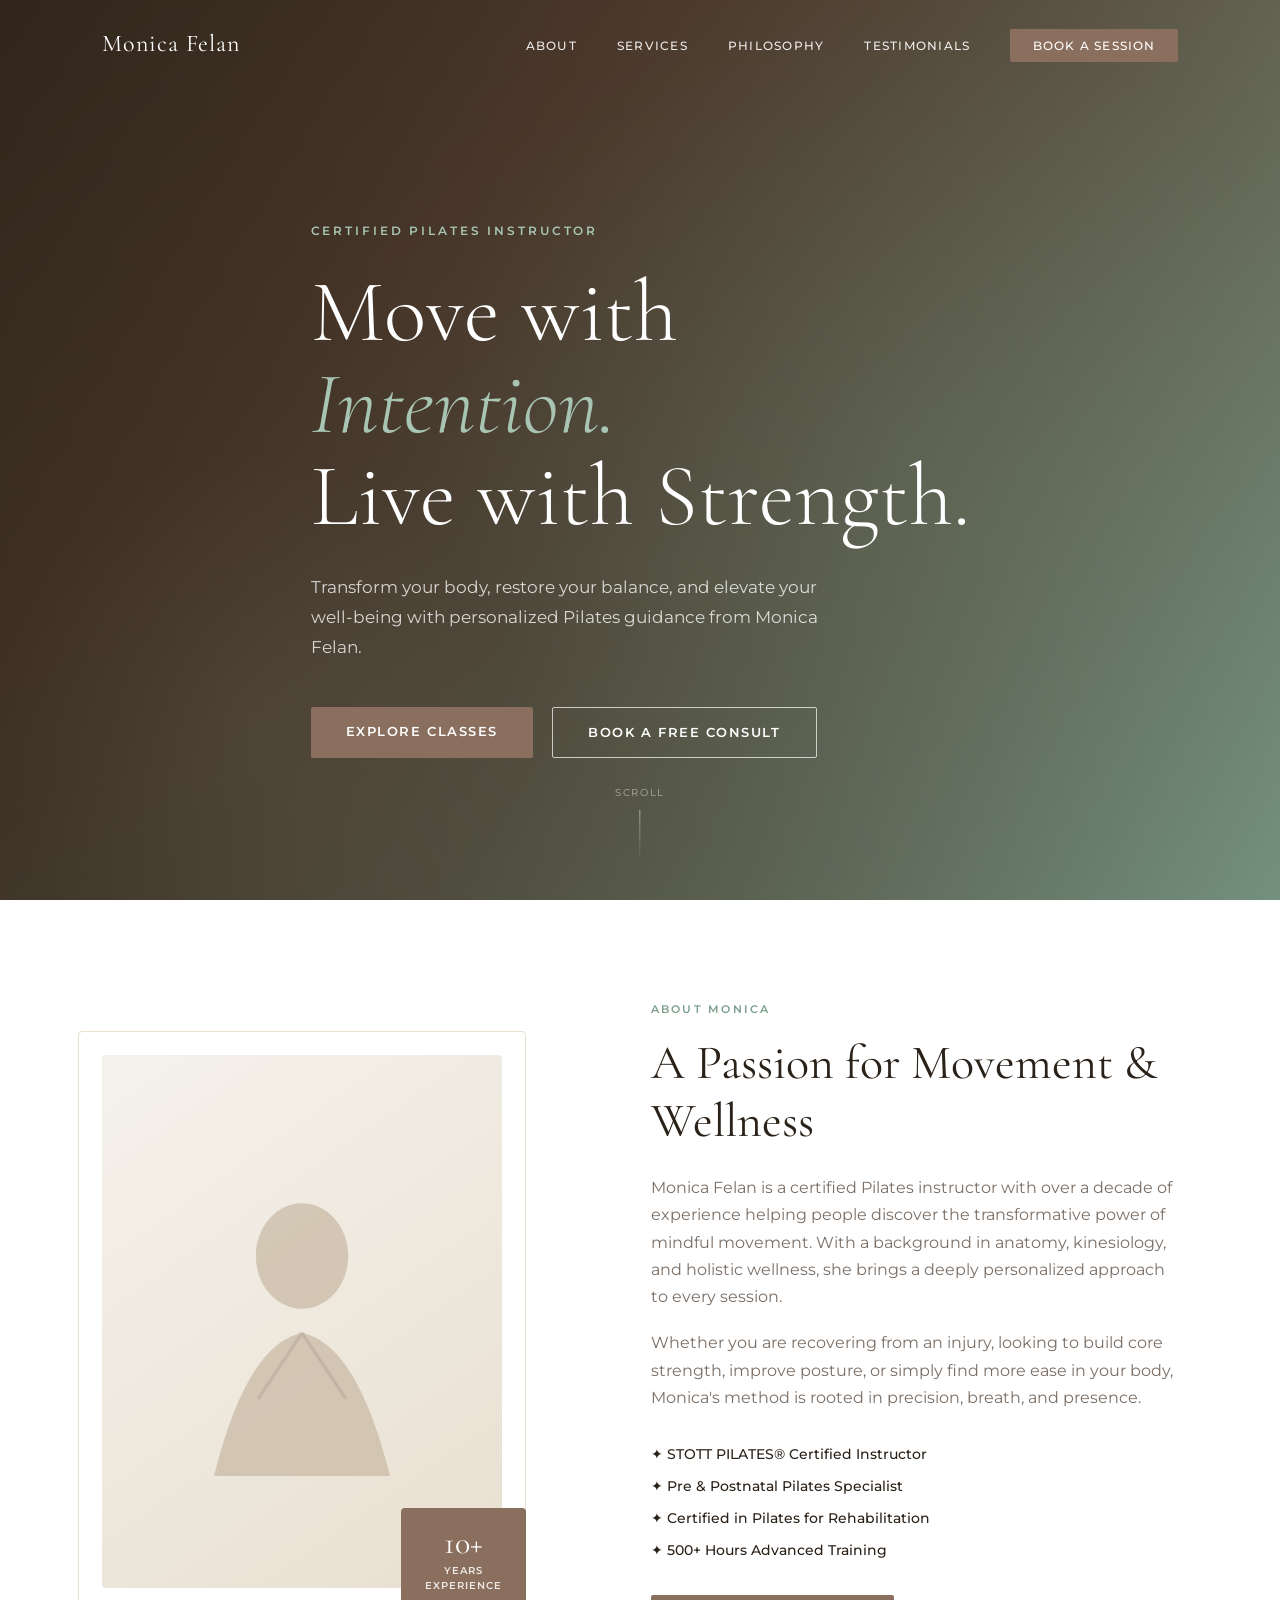
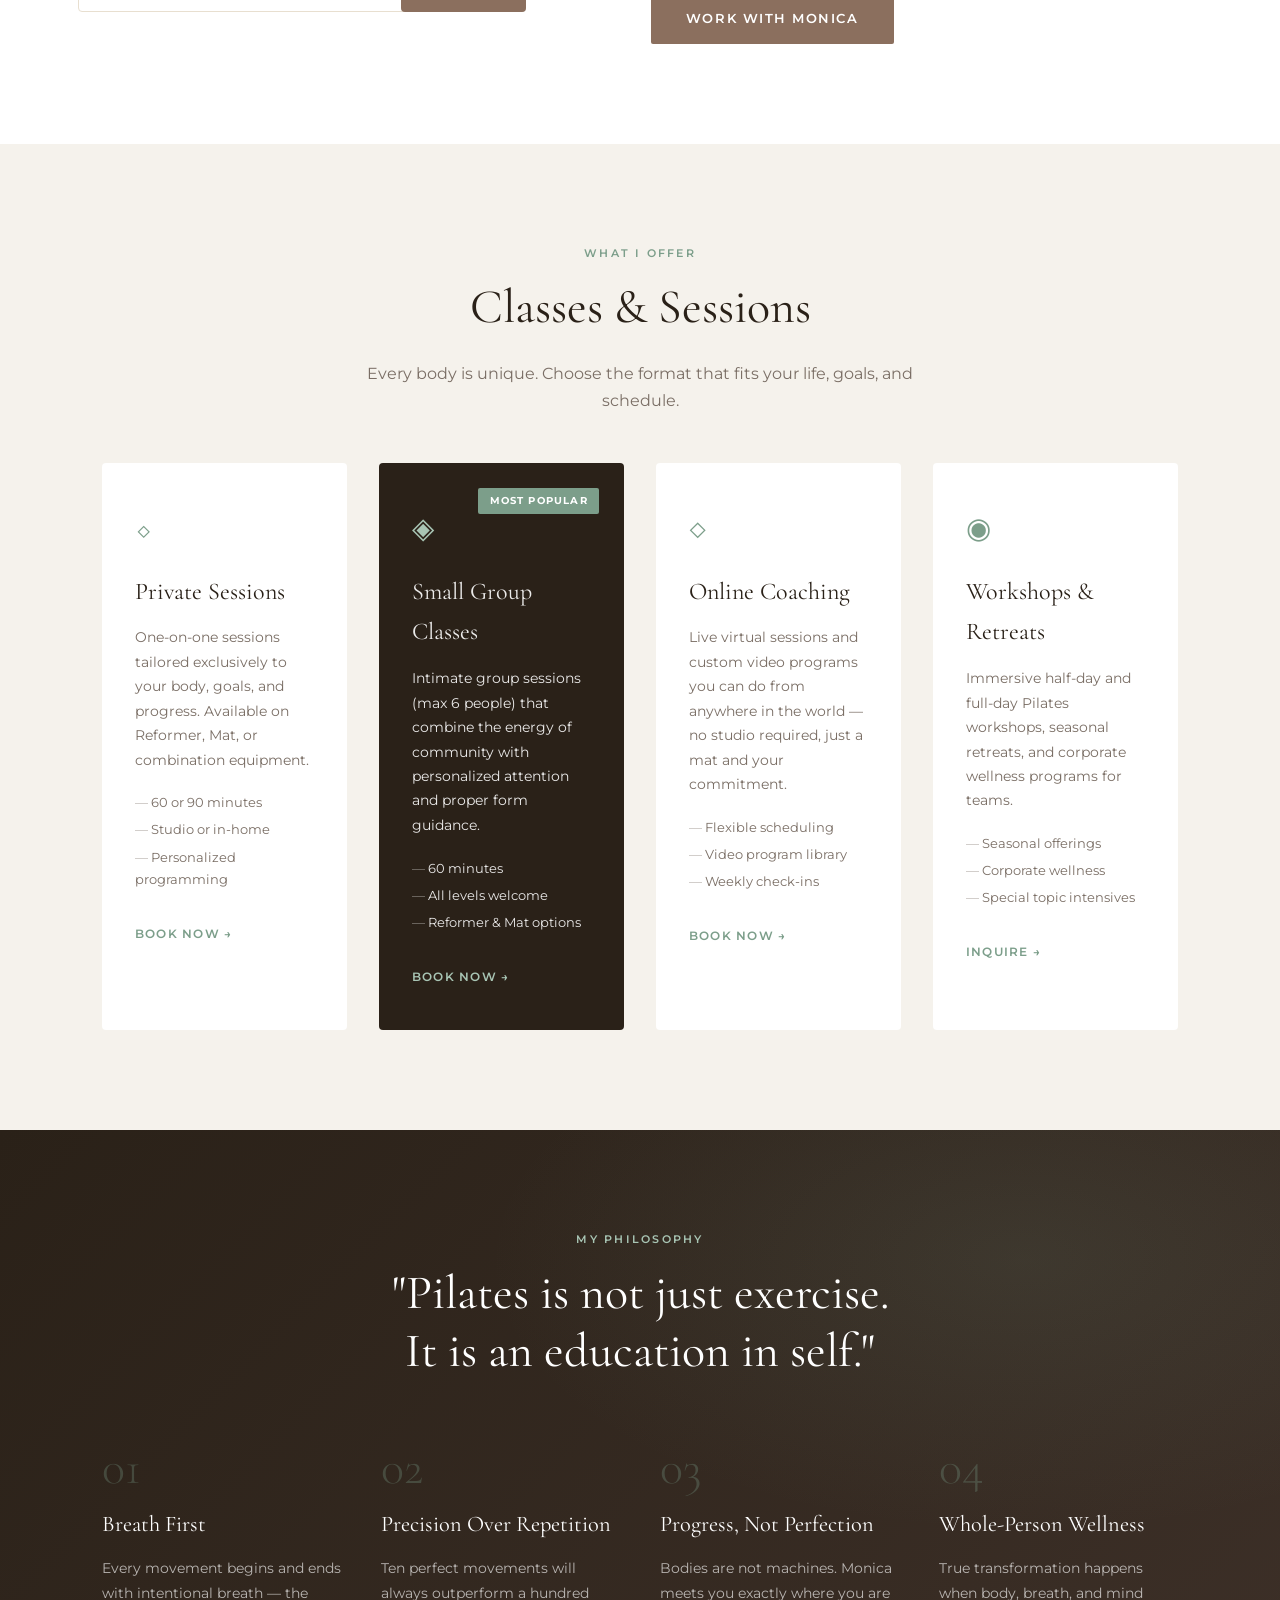
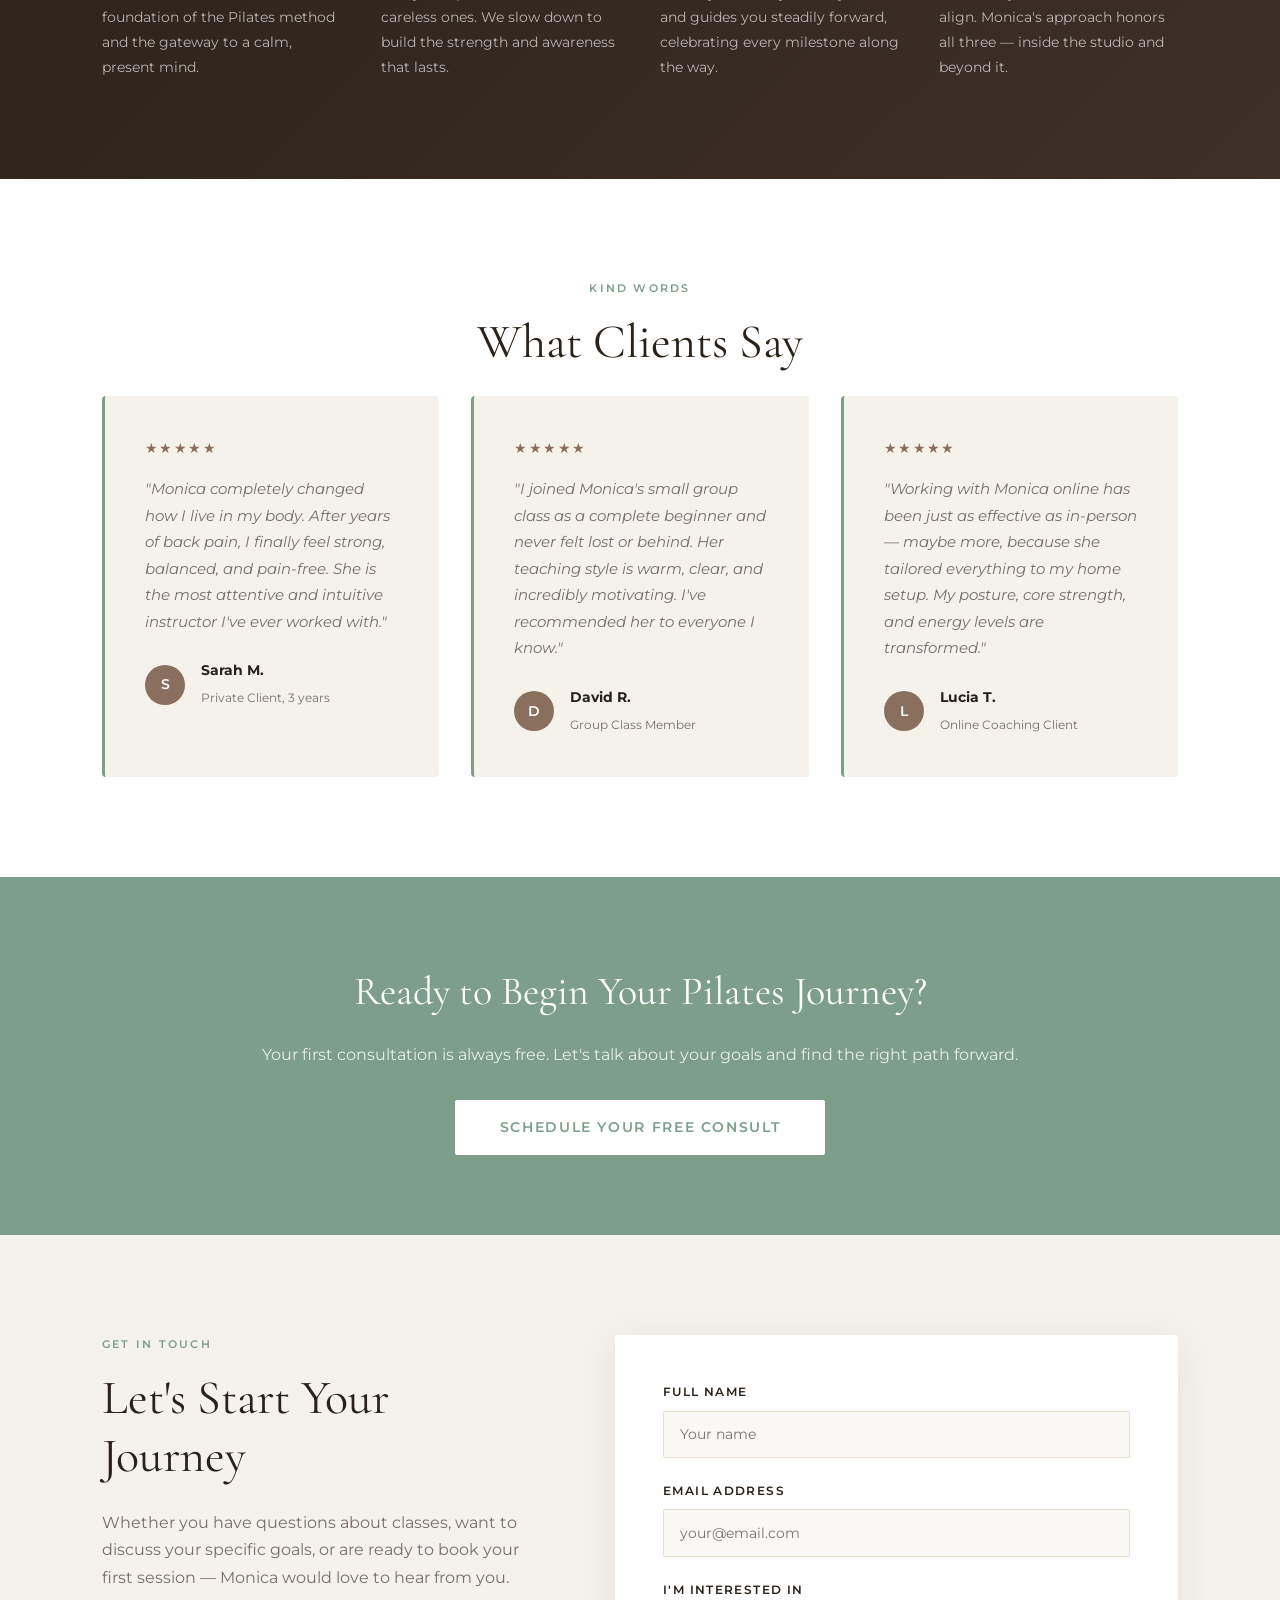
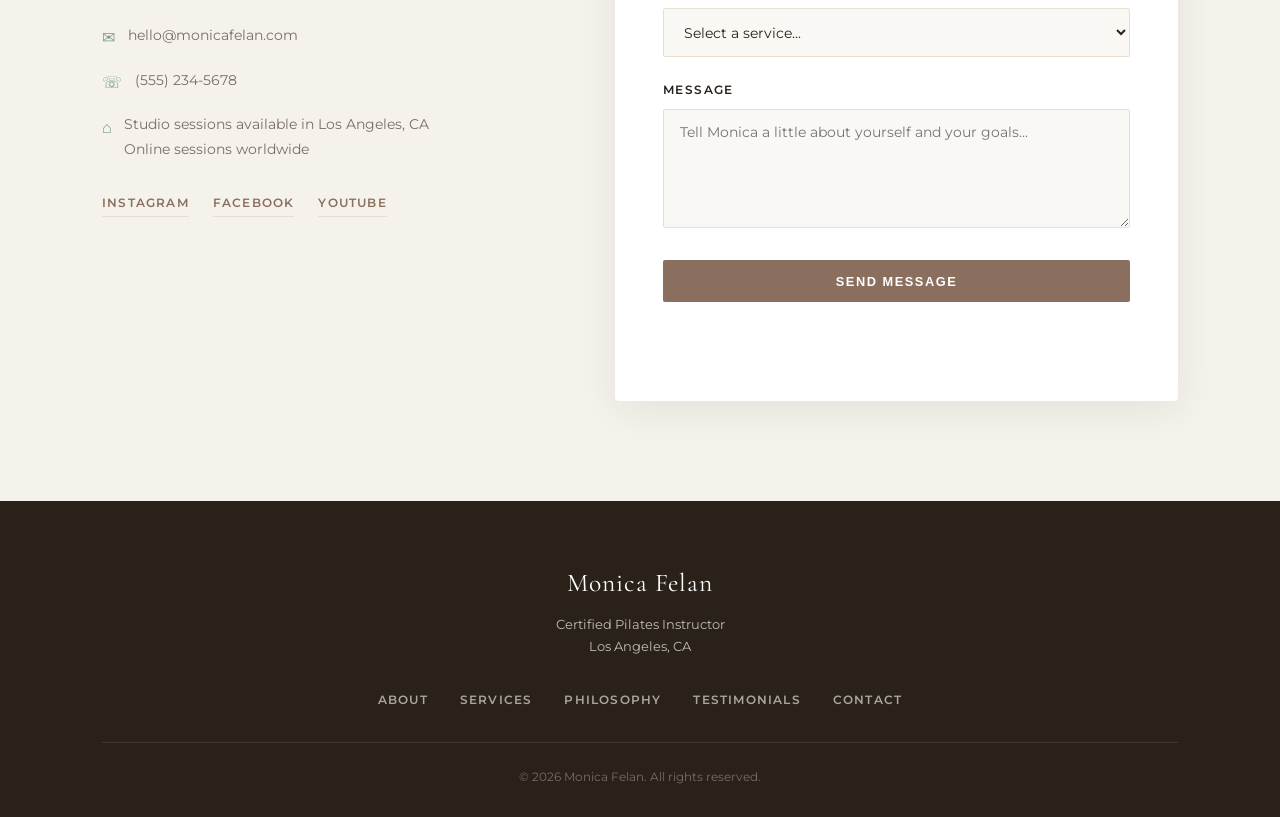
==== index.html @ 8d2579fb "Add Monica Felan Pilates instructor website" ====
<!DOCTYPE html>
<html lang="en">
<head>
  <meta charset="UTF-8" />
  <meta name="viewport" content="width=device-width, initial-scale=1.0" />
  <title>Monica Felan | Pilates Instructor</title>
  <meta name="description" content="Transform your body and mind with Monica Felan, certified Pilates instructor. Private sessions, group classes, and online coaching available." />
  <link rel="preconnect" href="https://fonts.googleapis.com" />
  <link rel="preconnect" href="https://fonts.gstatic.com" crossorigin />
  <link href="https://fonts.googleapis.com/css2?family=Cormorant+Garamond:ital,wght@0,300;0,400;0,500;1,300;1,400&family=Montserrat:wght@300;400;500;600&display=swap" rel="stylesheet" />
  <link rel="stylesheet" href="style.css" />
</head>
<body>

  <!-- NAV -->
  <nav class="navbar" id="navbar">
    <div class="nav-inner">
      <a href="#home" class="logo">Monica Felan</a>
      <button class="hamburger" id="hamburger" aria-label="Toggle menu">
        <span></span><span></span><span></span>
      </button>
      <ul class="nav-links" id="nav-links">
        <li><a href="#about">About</a></li>
        <li><a href="#services">Services</a></li>
        <li><a href="#philosophy">Philosophy</a></li>
        <li><a href="#testimonials">Testimonials</a></li>
        <li><a href="#contact" class="btn-nav">Book a Session</a></li>
      </ul>
    </div>
  </nav>

  <!-- HERO -->
  <section class="hero" id="home">
    <div class="hero-overlay"></div>
    <div class="hero-content">
      <p class="hero-sub">Certified Pilates Instructor</p>
      <h1 class="hero-title">Move with<br /><em>Intention.</em><br />Live with Strength.</h1>
      <p class="hero-desc">Transform your body, restore your balance, and elevate your well-being with personalized Pilates guidance from Monica Felan.</p>
      <div class="hero-btns">
        <a href="#services" class="btn-primary">Explore Classes</a>
        <a href="#contact" class="btn-outline">Book a Free Consult</a>
      </div>
    </div>
    <div class="scroll-hint">
      <span>Scroll</span>
      <div class="scroll-line"></div>
    </div>
  </section>

  <!-- ABOUT -->
  <section class="about section" id="about">
    <div class="container about-grid">
      <div class="about-img-wrap">
        <div class="about-img-frame">
          <div class="about-img-placeholder">
            <svg viewBox="0 0 200 280" xmlns="http://www.w3.org/2000/svg">
              <ellipse cx="100" cy="80" rx="42" ry="48" fill="#c8b8a2"/>
              <path d="M20 280 Q50 160 100 150 Q150 160 180 280Z" fill="#c8b8a2"/>
              <line x1="100" y1="150" x2="60" y2="210" stroke="#b3a090" stroke-width="3"/>
              <line x1="100" y1="150" x2="140" y2="210" stroke="#b3a090" stroke-width="3"/>
            </svg>
          </div>
          <div class="about-badge">
            <span class="badge-num">10+</span>
            <span class="badge-text">Years<br/>Experience</span>
          </div>
        </div>
      </div>
      <div class="about-text">
        <span class="section-label">About Monica</span>
        <h2 class="section-title">A Passion for Movement &amp; Wellness</h2>
        <p>Monica Felan is a certified Pilates instructor with over a decade of experience helping people discover the transformative power of mindful movement. With a background in anatomy, kinesiology, and holistic wellness, she brings a deeply personalized approach to every session.</p>
        <p>Whether you are recovering from an injury, looking to build core strength, improve posture, or simply find more ease in your body, Monica's method is rooted in precision, breath, and presence.</p>
        <ul class="about-certs">
          <li>✦ STOTT PILATES® Certified Instructor</li>
          <li>✦ Pre &amp; Postnatal Pilates Specialist</li>
          <li>✦ Certified in Pilates for Rehabilitation</li>
          <li>✦ 500+ Hours Advanced Training</li>
        </ul>
        <a href="#contact" class="btn-primary">Work with Monica</a>
      </div>
    </div>
  </section>

  <!-- SERVICES -->
  <section class="services section" id="services">
    <div class="container">
      <span class="section-label center">What I Offer</span>
      <h2 class="section-title center">Classes &amp; Sessions</h2>
      <p class="section-desc center">Every body is unique. Choose the format that fits your life, goals, and schedule.</p>
      <div class="services-grid">
        <div class="service-card">
          <div class="service-icon">⬦</div>
          <h3>Private Sessions</h3>
          <p>One-on-one sessions tailored exclusively to your body, goals, and progress. Available on Reformer, Mat, or combination equipment.</p>
          <ul>
            <li>60 or 90 minutes</li>
            <li>Studio or in-home</li>
            <li>Personalized programming</li>
          </ul>
          <a href="#contact" class="service-link">Book Now →</a>
        </div>
        <div class="service-card featured">
          <div class="service-badge-feat">Most Popular</div>
          <div class="service-icon">◈</div>
          <h3>Small Group Classes</h3>
          <p>Intimate group sessions (max 6 people) that combine the energy of community with personalized attention and proper form guidance.</p>
          <ul>
            <li>60 minutes</li>
            <li>All levels welcome</li>
            <li>Reformer &amp; Mat options</li>
          </ul>
          <a href="#contact" class="service-link">Book Now →</a>
        </div>
        <div class="service-card">
          <div class="service-icon">◇</div>
          <h3>Online Coaching</h3>
          <p>Live virtual sessions and custom video programs you can do from anywhere in the world — no studio required, just a mat and your commitment.</p>
          <ul>
            <li>Flexible scheduling</li>
            <li>Video program library</li>
            <li>Weekly check-ins</li>
          </ul>
          <a href="#contact" class="service-link">Book Now →</a>
        </div>
        <div class="service-card">
          <div class="service-icon">◉</div>
          <h3>Workshops &amp; Retreats</h3>
          <p>Immersive half-day and full-day Pilates workshops, seasonal retreats, and corporate wellness programs for teams.</p>
          <ul>
            <li>Seasonal offerings</li>
            <li>Corporate wellness</li>
            <li>Special topic intensives</li>
          </ul>
          <a href="#contact" class="service-link">Inquire →</a>
        </div>
      </div>
    </div>
  </section>

  <!-- PHILOSOPHY -->
  <section class="philosophy section" id="philosophy">
    <div class="philosophy-bg"></div>
    <div class="container philosophy-inner">
      <span class="section-label center light">My Philosophy</span>
      <h2 class="section-title center light">"Pilates is not just exercise.<br/>It is an education in self."</h2>
      <div class="pillars-grid">
        <div class="pillar">
          <div class="pillar-num">01</div>
          <h4>Breath First</h4>
          <p>Every movement begins and ends with intentional breath — the foundation of the Pilates method and the gateway to a calm, present mind.</p>
        </div>
        <div class="pillar">
          <div class="pillar-num">02</div>
          <h4>Precision Over Repetition</h4>
          <p>Ten perfect movements will always outperform a hundred careless ones. We slow down to build the strength and awareness that lasts.</p>
        </div>
        <div class="pillar">
          <div class="pillar-num">03</div>
          <h4>Progress, Not Perfection</h4>
          <p>Bodies are not machines. Monica meets you exactly where you are and guides you steadily forward, celebrating every milestone along the way.</p>
        </div>
        <div class="pillar">
          <div class="pillar-num">04</div>
          <h4>Whole-Person Wellness</h4>
          <p>True transformation happens when body, breath, and mind align. Monica's approach honors all three — inside the studio and beyond it.</p>
        </div>
      </div>
    </div>
  </section>

  <!-- TESTIMONIALS -->
  <section class="testimonials section" id="testimonials">
    <div class="container">
      <span class="section-label center">Kind Words</span>
      <h2 class="section-title center">What Clients Say</h2>
      <div class="testimonials-grid">
        <div class="testimonial-card">
          <div class="stars">★★★★★</div>
          <p>"Monica completely changed how I live in my body. After years of back pain, I finally feel strong, balanced, and pain-free. She is the most attentive and intuitive instructor I've ever worked with."</p>
          <div class="testimonial-author">
            <div class="author-avatar">S</div>
            <div>
              <strong>Sarah M.</strong>
              <span>Private Client, 3 years</span>
            </div>
          </div>
        </div>
        <div class="testimonial-card">
          <div class="stars">★★★★★</div>
          <p>"I joined Monica's small group class as a complete beginner and never felt lost or behind. Her teaching style is warm, clear, and incredibly motivating. I've recommended her to everyone I know."</p>
          <div class="testimonial-author">
            <div class="author-avatar">D</div>
            <div>
              <strong>David R.</strong>
              <span>Group Class Member</span>
            </div>
          </div>
        </div>
        <div class="testimonial-card">
          <div class="stars">★★★★★</div>
          <p>"Working with Monica online has been just as effective as in-person — maybe more, because she tailored everything to my home setup. My posture, core strength, and energy levels are transformed."</p>
          <div class="testimonial-author">
            <div class="author-avatar">L</div>
            <div>
              <strong>Lucia T.</strong>
              <span>Online Coaching Client</span>
            </div>
          </div>
        </div>
      </div>
    </div>
  </section>

  <!-- CTA BAND -->
  <section class="cta-band">
    <div class="container cta-inner">
      <h2>Ready to Begin Your Pilates Journey?</h2>
      <p>Your first consultation is always free. Let's talk about your goals and find the right path forward.</p>
      <a href="#contact" class="btn-primary large">Schedule Your Free Consult</a>
    </div>
  </section>

  <!-- CONTACT -->
  <section class="contact section" id="contact">
    <div class="container contact-grid">
      <div class="contact-info">
        <span class="section-label">Get in Touch</span>
        <h2 class="section-title">Let's Start Your Journey</h2>
        <p>Whether you have questions about classes, want to discuss your specific goals, or are ready to book your first session — Monica would love to hear from you.</p>
        <div class="contact-details">
          <div class="contact-item">
            <span class="contact-icon">✉</span>
            <span>hello@monicafelan.com</span>
          </div>
          <div class="contact-item">
            <span class="contact-icon">☏</span>
            <span>(555) 234-5678</span>
          </div>
          <div class="contact-item">
            <span class="contact-icon">⌂</span>
            <span>Studio sessions available in Los Angeles, CA<br/>Online sessions worldwide</span>
          </div>
        </div>
        <div class="social-links">
          <a href="#" class="social-link">Instagram</a>
          <a href="#" class="social-link">Facebook</a>
          <a href="#" class="social-link">YouTube</a>
        </div>
      </div>
      <div class="contact-form-wrap">
        <form class="contact-form" id="contactForm">
          <div class="form-group">
            <label for="name">Full Name</label>
            <input type="text" id="name" name="name" placeholder="Your name" required />
          </div>
          <div class="form-group">
            <label for="email">Email Address</label>
            <input type="email" id="email" name="email" placeholder="your@email.com" required />
          </div>
          <div class="form-group">
            <label for="interest">I'm Interested In</label>
            <select id="interest" name="interest">
              <option value="">Select a service...</option>
              <option>Private Sessions</option>
              <option>Small Group Classes</option>
              <option>Online Coaching</option>
              <option>Workshop / Retreat</option>
              <option>General Inquiry</option>
            </select>
          </div>
          <div class="form-group">
            <label for="message">Message</label>
            <textarea id="message" name="message" rows="5" placeholder="Tell Monica a little about yourself and your goals..."></textarea>
          </div>
          <button type="submit" class="btn-primary full">Send Message</button>
          <p class="form-note" id="formNote"></p>
        </form>
      </div>
    </div>
  </section>

  <!-- FOOTER -->
  <footer class="footer">
    <div class="container footer-inner">
      <div class="footer-brand">
        <a href="#home" class="logo">Monica Felan</a>
        <p>Certified Pilates Instructor<br/>Los Angeles, CA</p>
      </div>
      <div class="footer-links">
        <a href="#about">About</a>
        <a href="#services">Services</a>
        <a href="#philosophy">Philosophy</a>
        <a href="#testimonials">Testimonials</a>
        <a href="#contact">Contact</a>
      </div>
      <p class="footer-copy">© 2026 Monica Felan. All rights reserved.</p>
    </div>
  </footer>

  <script src="script.js"></script>
</body>
</html>
---- style.css ----
/* ===== RESET & BASE ===== */
*, *::before, *::after { box-sizing: border-box; margin: 0; padding: 0; }
html { scroll-behavior: smooth; font-size: 16px; }
body {
  font-family: 'Montserrat', sans-serif;
  color: #2a2118;
  background: #faf8f4;
  line-height: 1.7;
  overflow-x: hidden;
}
img { max-width: 100%; display: block; }
a { text-decoration: none; color: inherit; }
ul { list-style: none; }

/* ===== CSS VARIABLES ===== */
:root {
  --cream: #faf8f4;
  --warm-white: #f5f2ec;
  --sand: #e8dfd0;
  --taupe: #c8b8a2;
  --brown: #8b6f5e;
  --dark: #2a2118;
  --accent: #7c9e8a;
  --accent-light: #a8c5b4;
  --text-muted: #7a6e65;
  --transition: 0.3s ease;
  --shadow: 0 8px 40px rgba(42, 33, 24, 0.08);
  --shadow-lg: 0 20px 60px rgba(42, 33, 24, 0.12);
}

/* ===== UTILITIES ===== */
.container { max-width: 1140px; margin: 0 auto; padding: 0 2rem; }
.section { padding: 100px 0; }
.section-label {
  display: block;
  font-size: 0.7rem;
  font-weight: 600;
  letter-spacing: 0.2em;
  text-transform: uppercase;
  color: var(--accent);
  margin-bottom: 1rem;
}
.section-label.center, .section-title.center, .section-desc.center { text-align: center; }
.section-label.light { color: var(--accent-light); }
.section-title {
  font-family: 'Cormorant Garamond', serif;
  font-size: clamp(2rem, 4vw, 3rem);
  font-weight: 400;
  line-height: 1.2;
  margin-bottom: 1.5rem;
  color: var(--dark);
}
.section-title.light { color: #fff; }
.section-desc {
  font-size: 1rem;
  color: var(--text-muted);
  max-width: 580px;
  margin: 0 auto 3rem;
}

/* ===== BUTTONS ===== */
.btn-primary {
  display: inline-block;
  background: var(--brown);
  color: #fff;
  padding: 0.85rem 2.2rem;
  border-radius: 2px;
  font-size: 0.8rem;
  font-weight: 600;
  letter-spacing: 0.12em;
  text-transform: uppercase;
  transition: var(--transition);
  border: none;
  cursor: pointer;
}
.btn-primary:hover { background: var(--dark); transform: translateY(-1px); }
.btn-primary.large { padding: 1rem 2.8rem; font-size: 0.85rem; }
.btn-primary.full { width: 100%; text-align: center; margin-top: 0.5rem; }
.btn-outline {
  display: inline-block;
  border: 1.5px solid rgba(255,255,255,0.7);
  color: #fff;
  padding: 0.85rem 2.2rem;
  border-radius: 2px;
  font-size: 0.8rem;
  font-weight: 600;
  letter-spacing: 0.12em;
  text-transform: uppercase;
  transition: var(--transition);
}
.btn-outline:hover { background: rgba(255,255,255,0.15); }
.btn-nav {
  background: var(--brown);
  color: #fff !important;
  padding: 0.55rem 1.4rem !important;
  border-radius: 2px;
  font-size: 0.75rem !important;
  letter-spacing: 0.1em;
  transition: var(--transition);
}
.btn-nav:hover { background: var(--dark) !important; }

/* ===== NAVBAR ===== */
.navbar {
  position: fixed;
  top: 0; left: 0; right: 0;
  z-index: 1000;
  padding: 1.5rem 0;
  transition: all 0.4s ease;
}
.navbar.scrolled {
  background: rgba(250, 248, 244, 0.96);
  backdrop-filter: blur(12px);
  padding: 1rem 0;
  box-shadow: 0 2px 20px rgba(42,33,24,0.08);
}
.nav-inner {
  max-width: 1140px;
  margin: 0 auto;
  padding: 0 2rem;
  display: flex;
  align-items: center;
  justify-content: space-between;
}
.logo {
  font-family: 'Cormorant Garamond', serif;
  font-size: 1.5rem;
  font-weight: 400;
  color: #fff;
  letter-spacing: 0.04em;
  transition: color 0.3s;
}
.navbar.scrolled .logo { color: var(--dark); }
.nav-links {
  display: flex;
  gap: 2.5rem;
  align-items: center;
}
.nav-links a {
  font-size: 0.78rem;
  font-weight: 500;
  letter-spacing: 0.1em;
  text-transform: uppercase;
  color: rgba(255,255,255,0.9);
  transition: color 0.3s;
}
.navbar.scrolled .nav-links a { color: var(--dark); }
.nav-links a:hover { color: var(--accent) !important; }
.hamburger {
  display: none;
  flex-direction: column;
  gap: 5px;
  background: none;
  border: none;
  cursor: pointer;
  padding: 4px;
}
.hamburger span {
  display: block;
  width: 24px;
  height: 2px;
  background: #fff;
  border-radius: 2px;
  transition: var(--transition);
}
.navbar.scrolled .hamburger span { background: var(--dark); }

/* ===== HERO ===== */
.hero {
  position: relative;
  min-height: 100vh;
  display: flex;
  align-items: center;
  background: linear-gradient(135deg, #3d2e22 0%, #5c4535 30%, #7c9e8a 100%);
  overflow: hidden;
}
.hero::before {
  content: '';
  position: absolute;
  inset: 0;
  background: 
    radial-gradient(ellipse 60% 80% at 70% 50%, rgba(124, 158, 138, 0.2) 0%, transparent 60%),
    radial-gradient(ellipse 40% 60% at 20% 80%, rgba(200, 184, 162, 0.15) 0%, transparent 50%);
}
.hero-overlay {
  position: absolute;
  inset: 0;
  background: linear-gradient(to right, rgba(42,33,24,0.6) 0%, rgba(42,33,24,0.1) 100%);
}
.hero-content {
  position: relative;
  z-index: 2;
  max-width: 1140px;
  margin: 0 auto;
  padding: 0 2rem;
  padding-top: 80px;
}
.hero-sub {
  font-size: 0.72rem;
  font-weight: 600;
  letter-spacing: 0.25em;
  text-transform: uppercase;
  color: var(--accent-light);
  margin-bottom: 1.5rem;
}
.hero-title {
  font-family: 'Cormorant Garamond', serif;
  font-size: clamp(3rem, 7vw, 5.5rem);
  font-weight: 300;
  line-height: 1.05;
  color: #fff;
  margin-bottom: 1.8rem;
}
.hero-title em { font-style: italic; color: var(--accent-light); }
.hero-desc {
  font-size: 1.05rem;
  color: rgba(255,255,255,0.78);
  max-width: 520px;
  margin-bottom: 2.8rem;
  line-height: 1.8;
}
.hero-btns { display: flex; gap: 1.2rem; flex-wrap: wrap; }
.scroll-hint {
  position: absolute;
  bottom: 2.5rem;
  left: 50%;
  transform: translateX(-50%);
  display: flex;
  flex-direction: column;
  align-items: center;
  gap: 0.5rem;
  color: rgba(255,255,255,0.5);
  font-size: 0.65rem;
  letter-spacing: 0.15em;
  text-transform: uppercase;
  z-index: 2;
}
.scroll-line {
  width: 1px;
  height: 50px;
  background: linear-gradient(to bottom, rgba(255,255,255,0.5), transparent);
  animation: scrollPulse 2s ease-in-out infinite;
}
@keyframes scrollPulse {
  0%, 100% { opacity: 0.5; transform: scaleY(1); }
  50% { opacity: 1; transform: scaleY(1.1); }
}

/* ===== ABOUT ===== */
.about { background: #fff; }
.about-grid {
  display: grid;
  grid-template-columns: 1fr 1.2fr;
  gap: 5rem;
  align-items: center;
}
.about-img-wrap { position: relative; }
.about-img-frame {
  position: relative;
  background: var(--warm-white);
  border-radius: 4px;
  overflow: visible;
  aspect-ratio: 3/4;
  max-width: 400px;
}
.about-img-frame::before {
  content: '';
  position: absolute;
  inset: -1.5rem;
  border: 1.5px solid var(--sand);
  border-radius: 4px;
  z-index: -1;
}
.about-img-placeholder {
  width: 100%;
  height: 100%;
  display: flex;
  align-items: center;
  justify-content: center;
  background: linear-gradient(145deg, var(--warm-white), var(--sand));
  border-radius: 4px;
}
.about-img-placeholder svg { width: 55%; height: auto; opacity: 0.7; }
.about-badge {
  position: absolute;
  bottom: -1.5rem;
  right: -1.5rem;
  background: var(--brown);
  color: #fff;
  padding: 1.2rem 1.5rem;
  border-radius: 4px;
  text-align: center;
}
.badge-num { display: block; font-family: 'Cormorant Garamond', serif; font-size: 2rem; font-weight: 400; line-height: 1; }
.badge-text { display: block; font-size: 0.65rem; font-weight: 600; letter-spacing: 0.1em; text-transform: uppercase; opacity: 0.85; line-height: 1.4; margin-top: 0.3rem; }
.about-text { padding-left: 1rem; }
.about-text p { color: var(--text-muted); margin-bottom: 1.2rem; }
.about-certs {
  margin: 2rem 0;
  display: flex;
  flex-direction: column;
  gap: 0.5rem;
}
.about-certs li { font-size: 0.88rem; font-weight: 500; color: var(--dark); }

/* ===== SERVICES ===== */
.services { background: var(--warm-white); }
.services-grid {
  display: grid;
  grid-template-columns: repeat(auto-fit, minmax(240px, 1fr));
  gap: 2rem;
  margin-top: 1rem;
}
.service-card {
  background: #fff;
  padding: 2.5rem 2rem;
  border-radius: 4px;
  position: relative;
  transition: var(--transition);
  border: 1px solid transparent;
}
.service-card:hover {
  box-shadow: var(--shadow-lg);
  transform: translateY(-4px);
  border-color: var(--sand);
}
.service-card.featured {
  background: var(--dark);
  color: #fff;
}
.service-card.featured h3, .service-card.featured p, .service-card.featured li { color: rgba(255,255,255,0.9); }
.service-badge-feat {
  position: absolute;
  top: 1.5rem; right: 1.5rem;
  background: var(--accent);
  color: #fff;
  font-size: 0.62rem;
  font-weight: 700;
  letter-spacing: 0.12em;
  text-transform: uppercase;
  padding: 0.3rem 0.7rem;
  border-radius: 2px;
}
.service-icon {
  font-size: 1.8rem;
  margin-bottom: 1.2rem;
  color: var(--accent);
}
.service-card.featured .service-icon { color: var(--accent-light); }
.service-card h3 {
  font-family: 'Cormorant Garamond', serif;
  font-size: 1.5rem;
  font-weight: 400;
  margin-bottom: 0.8rem;
  color: var(--dark);
}
.service-card p { font-size: 0.9rem; color: var(--text-muted); margin-bottom: 1.2rem; }
.service-card ul { font-size: 0.82rem; color: var(--text-muted); display: flex; flex-direction: column; gap: 0.3rem; margin-bottom: 1.8rem; }
.service-card ul li::before { content: '— '; opacity: 0.5; }
.service-link {
  font-size: 0.78rem;
  font-weight: 600;
  letter-spacing: 0.1em;
  text-transform: uppercase;
  color: var(--accent);
  transition: var(--transition);
}
.service-card.featured .service-link { color: var(--accent-light); }
.service-link:hover { color: var(--brown); }

/* ===== PHILOSOPHY ===== */
.philosophy {
  position: relative;
  background: linear-gradient(135deg, #2a2118, #3d3028);
  overflow: hidden;
}
.philosophy::before {
  content: '';
  position: absolute;
  inset: 0;
  background: radial-gradient(ellipse 70% 70% at 80% 20%, rgba(124,158,138,0.12) 0%, transparent 60%);
}
.philosophy-inner { position: relative; z-index: 1; }
.philosophy .section-title { margin-bottom: 4rem; }
.pillars-grid {
  display: grid;
  grid-template-columns: repeat(auto-fit, minmax(220px, 1fr));
  gap: 2.5rem;
}
.pillar { color: rgba(255,255,255,0.85); }
.pillar-num {
  font-family: 'Cormorant Garamond', serif;
  font-size: 3rem;
  color: rgba(124,158,138,0.3);
  line-height: 1;
  margin-bottom: 0.8rem;
  font-weight: 300;
}
.pillar h4 {
  font-family: 'Cormorant Garamond', serif;
  font-size: 1.4rem;
  font-weight: 400;
  color: #fff;
  margin-bottom: 0.8rem;
}
.pillar p { font-size: 0.88rem; line-height: 1.75; color: rgba(255,255,255,0.65); }

/* ===== TESTIMONIALS ===== */
.testimonials { background: #fff; }
.testimonials-grid {
  display: grid;
  grid-template-columns: repeat(auto-fit, minmax(280px, 1fr));
  gap: 2rem;
}
.testimonial-card {
  background: var(--warm-white);
  padding: 2.5rem;
  border-radius: 4px;
  border-left: 3px solid var(--accent);
  transition: var(--transition);
}
.testimonial-card:hover { box-shadow: var(--shadow); transform: translateY(-3px); }
.stars { color: var(--brown); font-size: 0.9rem; margin-bottom: 1rem; letter-spacing: 0.1em; }
.testimonial-card > p { font-size: 0.92rem; color: var(--text-muted); line-height: 1.8; margin-bottom: 1.5rem; font-style: italic; }
.testimonial-author { display: flex; align-items: center; gap: 1rem; }
.author-avatar {
  width: 40px; height: 40px;
  background: var(--brown);
  color: #fff;
  border-radius: 50%;
  display: flex;
  align-items: center;
  justify-content: center;
  font-weight: 600;
  font-size: 0.9rem;
  flex-shrink: 0;
}
.testimonial-author strong { display: block; font-size: 0.88rem; color: var(--dark); }
.testimonial-author span { font-size: 0.75rem; color: var(--text-muted); }

/* ===== CTA BAND ===== */
.cta-band {
  background: var(--accent);
  padding: 80px 0;
  text-align: center;
}
.cta-inner h2 {
  font-family: 'Cormorant Garamond', serif;
  font-size: clamp(1.8rem, 3.5vw, 2.5rem);
  color: #fff;
  margin-bottom: 1rem;
  font-weight: 400;
}
.cta-inner p { color: rgba(255,255,255,0.82); margin-bottom: 2rem; font-size: 1rem; }
.cta-band .btn-primary { background: #fff; color: var(--accent); }
.cta-band .btn-primary:hover { background: var(--dark); color: #fff; }

/* ===== CONTACT ===== */
.contact { background: var(--warm-white); }
.contact-grid {
  display: grid;
  grid-template-columns: 1fr 1.3fr;
  gap: 5rem;
  align-items: start;
}
.contact-info p { color: var(--text-muted); margin-bottom: 2rem; }
.contact-details { display: flex; flex-direction: column; gap: 1rem; margin-bottom: 2rem; }
.contact-item { display: flex; align-items: flex-start; gap: 0.8rem; font-size: 0.9rem; color: var(--text-muted); }
.contact-icon { color: var(--accent); font-size: 1rem; margin-top: 0.1rem; flex-shrink: 0; }
.social-links { display: flex; gap: 1.5rem; }
.social-link {
  font-size: 0.75rem;
  font-weight: 600;
  letter-spacing: 0.1em;
  text-transform: uppercase;
  color: var(--brown);
  transition: var(--transition);
  border-bottom: 1px solid var(--sand);
  padding-bottom: 2px;
}
.social-link:hover { color: var(--accent); border-color: var(--accent); }

/* FORM */
.contact-form-wrap {
  background: #fff;
  padding: 3rem;
  border-radius: 4px;
  box-shadow: var(--shadow);
}
.contact-form { display: flex; flex-direction: column; gap: 1.5rem; }
.form-group { display: flex; flex-direction: column; gap: 0.5rem; }
.form-group label {
  font-size: 0.72rem;
  font-weight: 600;
  letter-spacing: 0.12em;
  text-transform: uppercase;
  color: var(--dark);
}
.form-group input,
.form-group select,
.form-group textarea {
  border: 1.5px solid var(--sand);
  border-radius: 2px;
  padding: 0.85rem 1rem;
  font-family: 'Montserrat', sans-serif;
  font-size: 0.9rem;
  color: var(--dark);
  background: var(--cream);
  transition: border-color 0.3s;
  resize: vertical;
}
.form-group input:focus,
.form-group select:focus,
.form-group textarea:focus {
  outline: none;
  border-color: var(--accent);
  background: #fff;
}
.form-note { font-size: 0.8rem; text-align: center; color: var(--accent); margin-top: 0.5rem; min-height: 1.2rem; }

/* ===== FOOTER ===== */
.footer { background: var(--dark); color: rgba(255,255,255,0.7); padding: 60px 0 30px; }
.footer-inner {
  display: flex;
  flex-direction: column;
  align-items: center;
  gap: 2rem;
  text-align: center;
}
.footer .logo { color: #fff; font-size: 1.6rem; margin-bottom: 0.5rem; display: block; }
.footer-brand p { font-size: 0.82rem; line-height: 1.7; }
.footer-links { display: flex; gap: 2rem; flex-wrap: wrap; justify-content: center; }
.footer-links a {
  font-size: 0.75rem;
  font-weight: 600;
  letter-spacing: 0.1em;
  text-transform: uppercase;
  color: rgba(255,255,255,0.6);
  transition: color 0.3s;
}
.footer-links a:hover { color: var(--accent-light); }
.footer-copy { font-size: 0.75rem; color: rgba(255,255,255,0.35); border-top: 1px solid rgba(255,255,255,0.1); padding-top: 1.5rem; width: 100%; text-align: center; }

/* ===== ANIMATIONS ===== */
.fade-up {
  opacity: 0;
  transform: translateY(30px);
  transition: opacity 0.6s ease, transform 0.6s ease;
}
.fade-up.visible { opacity: 1; transform: translateY(0); }

/* ===== RESPONSIVE ===== */
@media (max-width: 900px) {
  .about-grid, .contact-grid { grid-template-columns: 1fr; gap: 3rem; }
  .about-img-frame { max-width: 320px; margin: 0 auto; }
  .about-text { padding-left: 0; }
}
@media (max-width: 768px) {
  .section { padding: 70px 0; }
  .nav-links {
    display: none;
    flex-direction: column;
    position: absolute;
    top: 100%;
    left: 0; right: 0;
    background: rgba(250,248,244,0.98);
    backdrop-filter: blur(12px);
    padding: 1.5rem 2rem;
    gap: 1.2rem;
    box-shadow: var(--shadow);
  }
  .nav-links.open { display: flex; }
  .nav-links a { color: var(--dark) !important; }
  .hamburger { display: flex; }
  .hero-btns { flex-direction: column; align-items: flex-start; }
  .contact-form-wrap { padding: 2rem; }
  .pillars-grid { grid-template-columns: 1fr; gap: 2rem; }
}
@media (max-width: 480px) {
  .services-grid { grid-template-columns: 1fr; }
  .testimonials-grid { grid-template-columns: 1fr; }
}
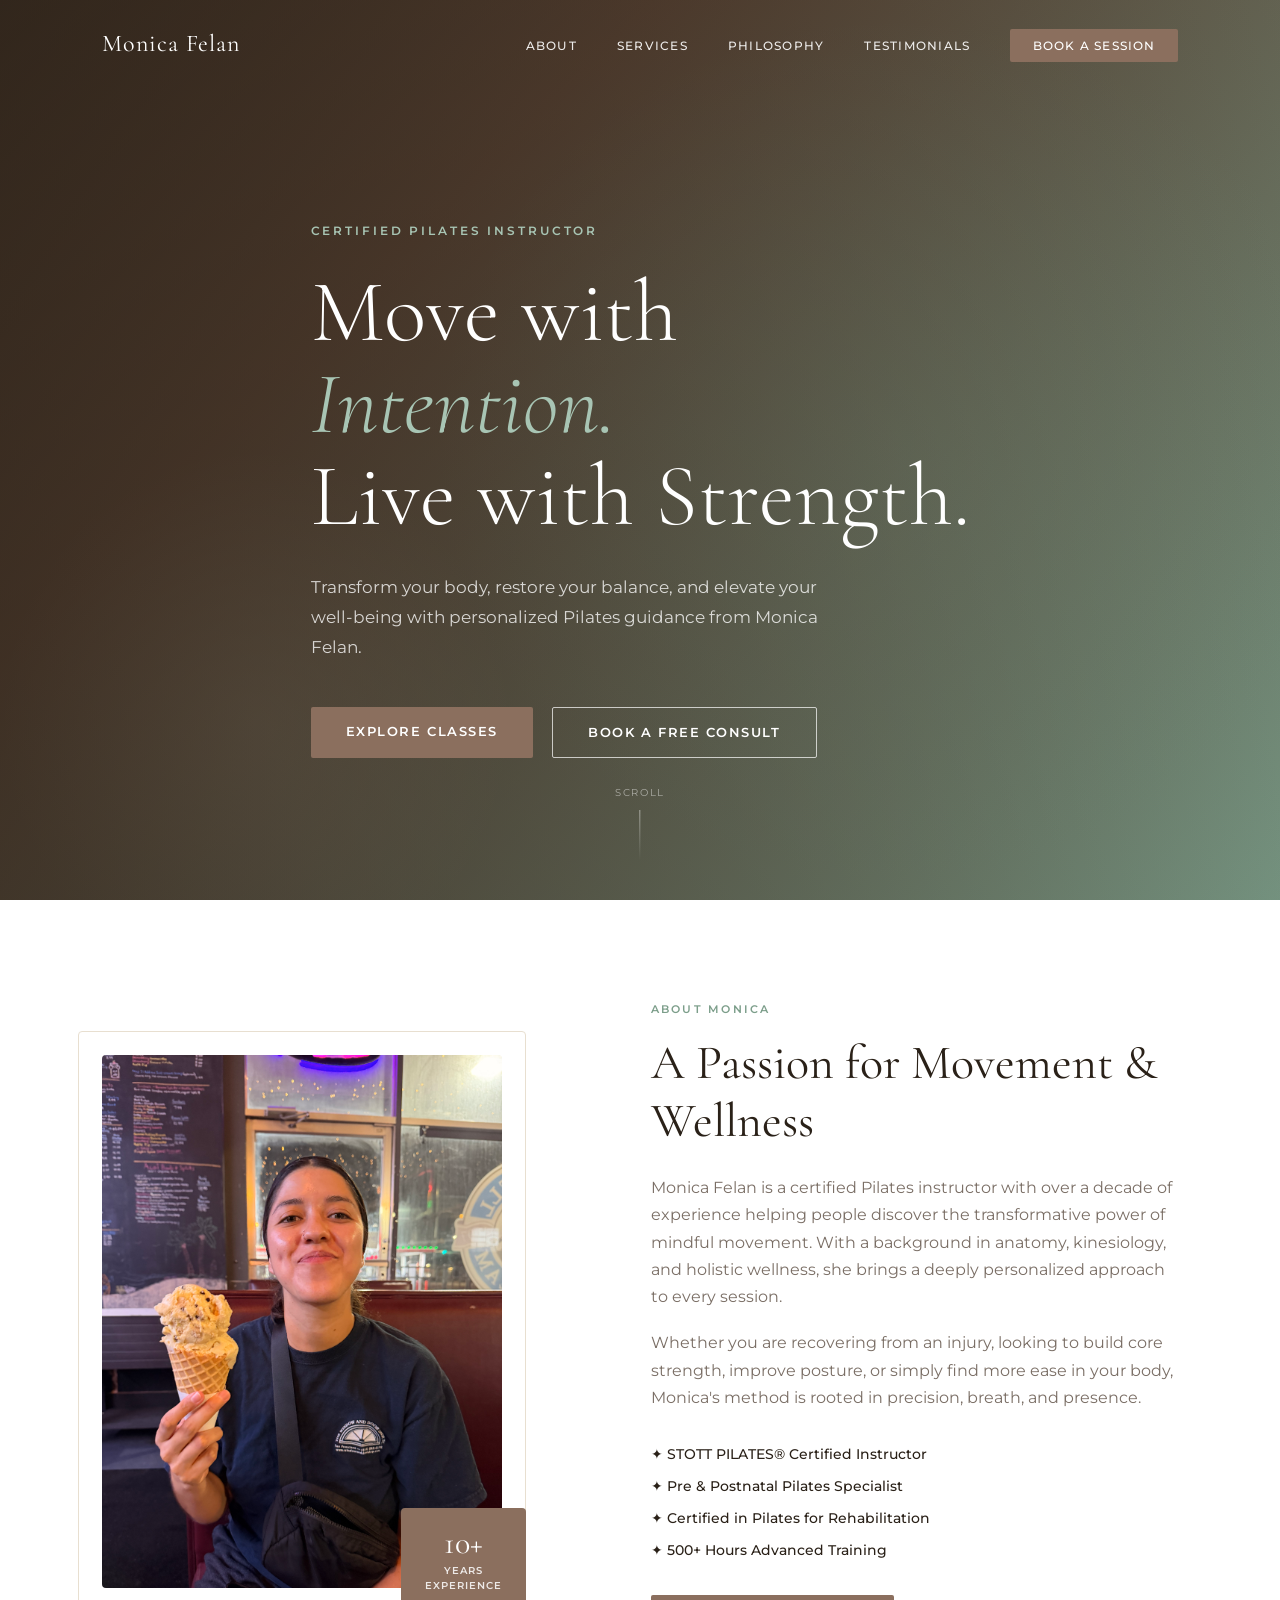
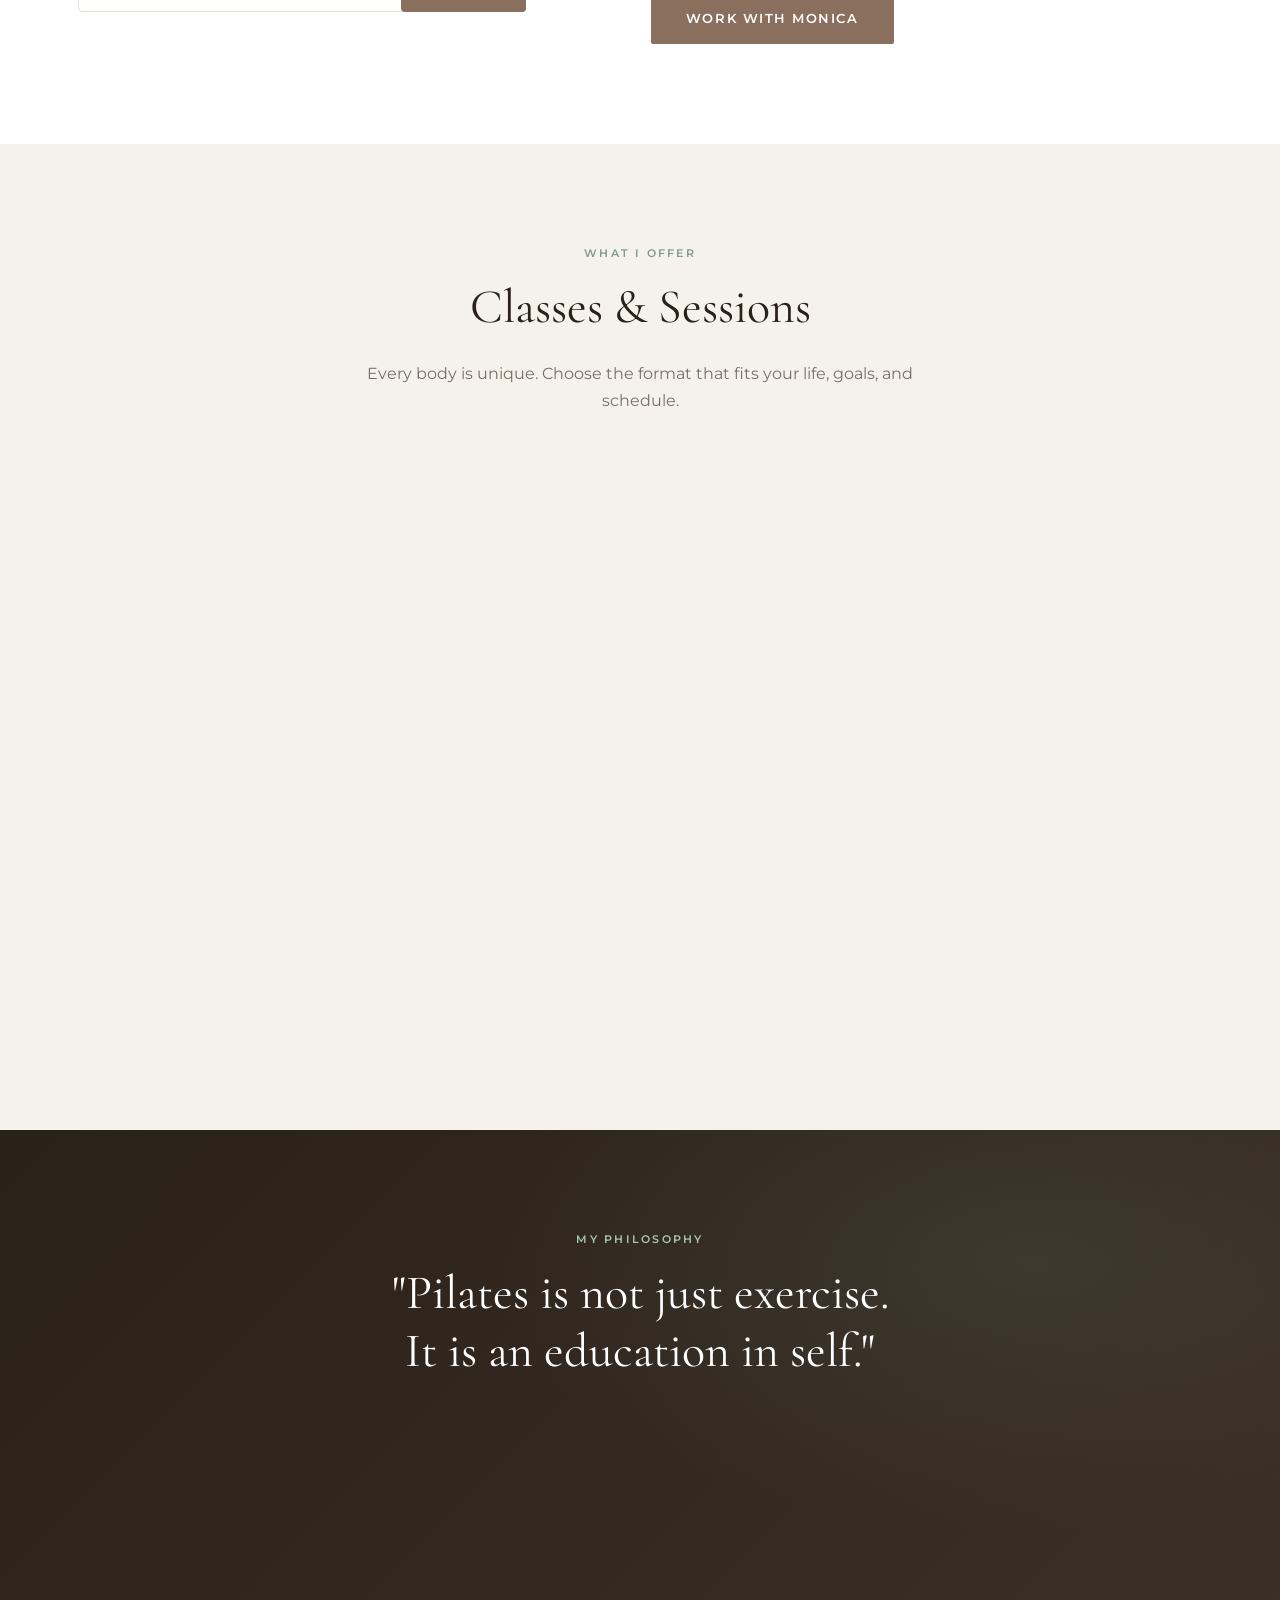
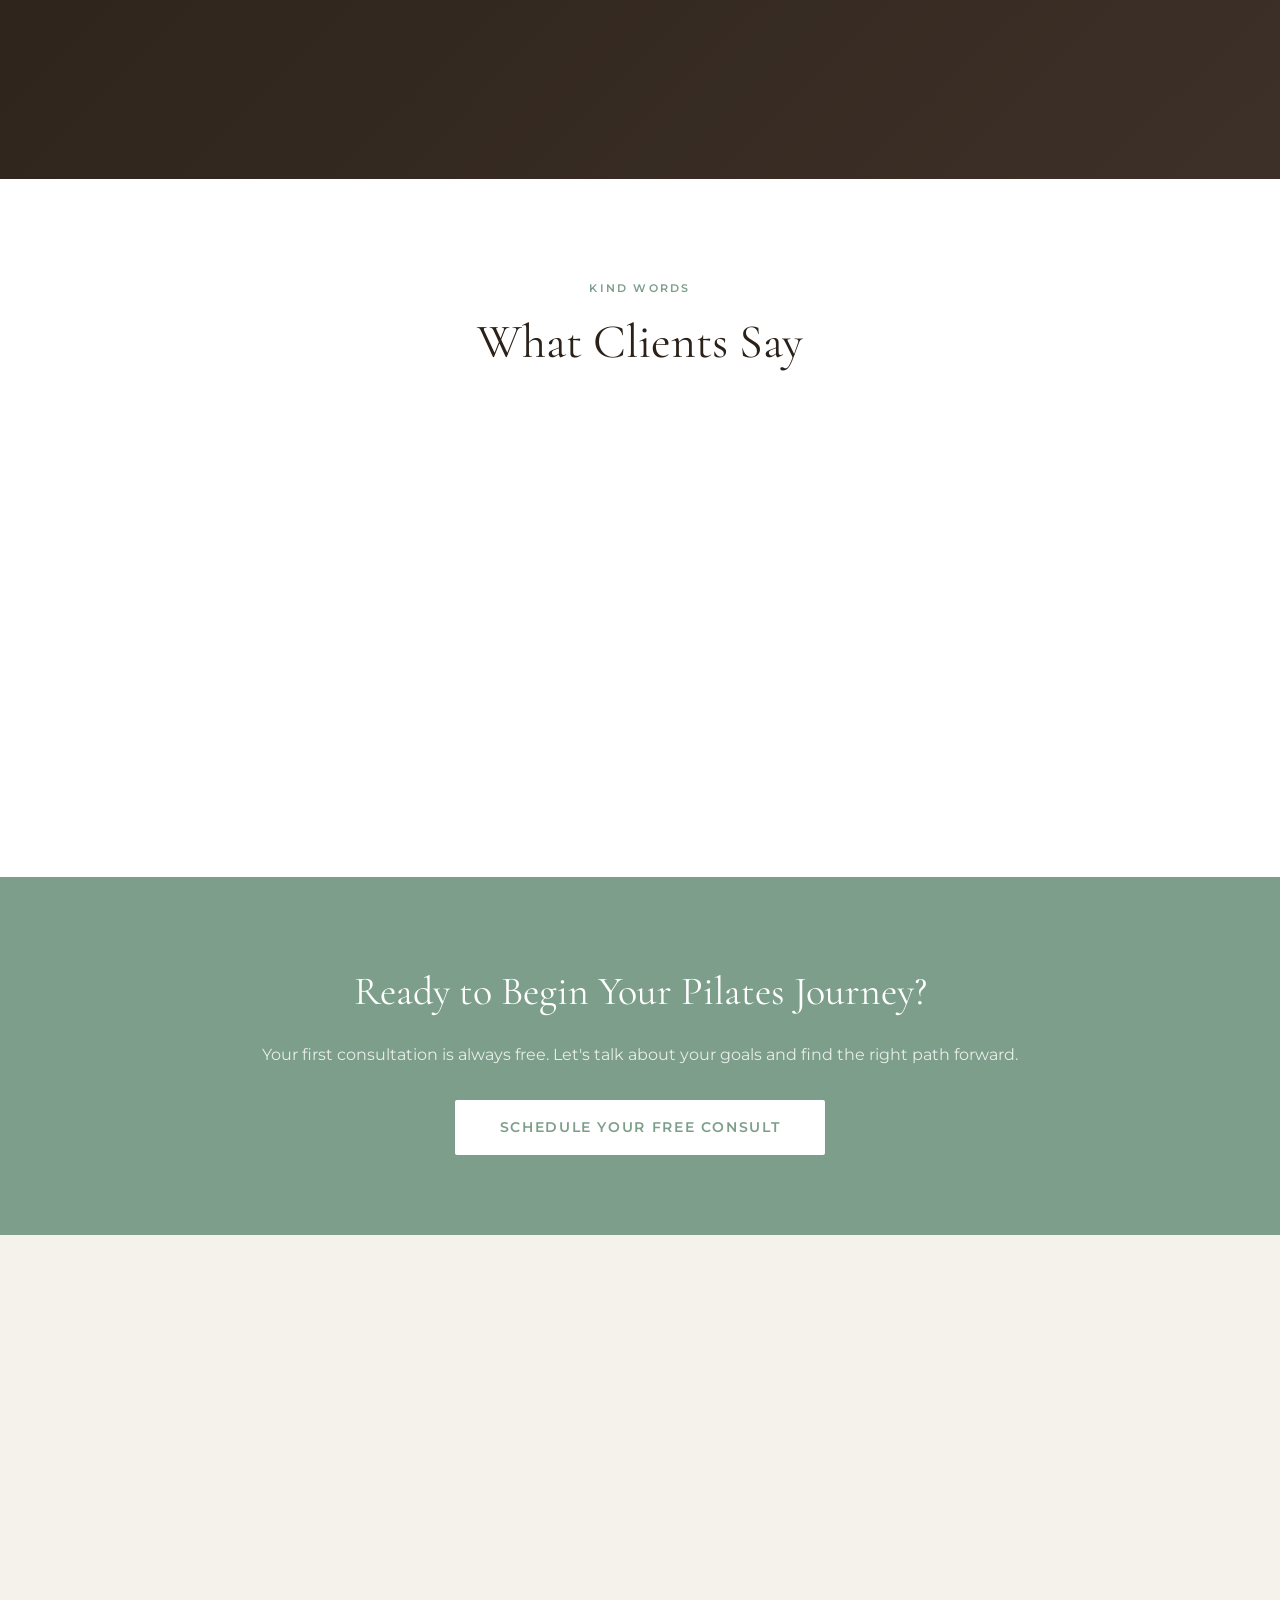
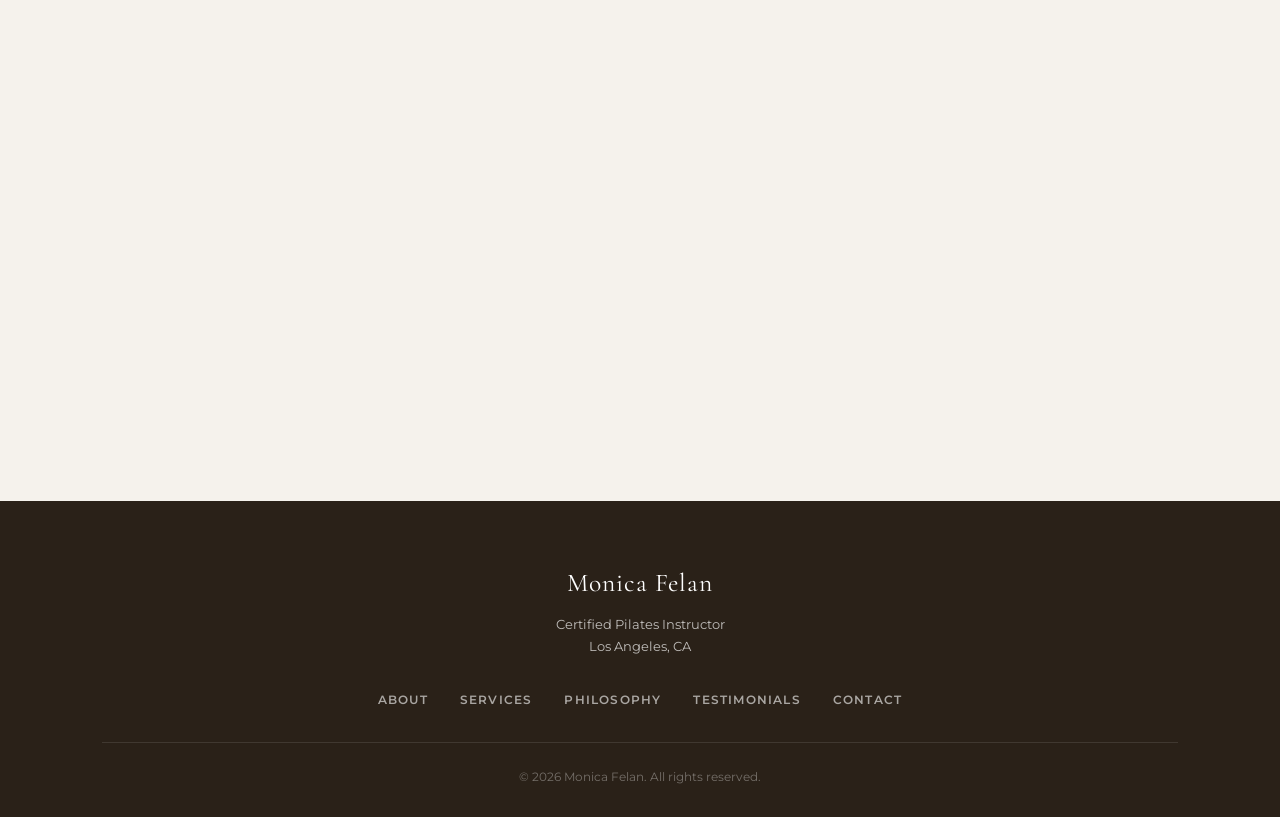
==== commit 1ee1aca4: "Add Monica's profile photo to About section" ====
--- a/index.html
+++ b/index.html
@@ -52,14 +52,7 @@
     <div class="container about-grid">
       <div class="about-img-wrap">
         <div class="about-img-frame">
-          <div class="about-img-placeholder">
-            <svg viewBox="0 0 200 280" xmlns="http://www.w3.org/2000/svg">
-              <ellipse cx="100" cy="80" rx="42" ry="48" fill="#c8b8a2"/>
-              <path d="M20 280 Q50 160 100 150 Q150 160 180 280Z" fill="#c8b8a2"/>
-              <line x1="100" y1="150" x2="60" y2="210" stroke="#b3a090" stroke-width="3"/>
-              <line x1="100" y1="150" x2="140" y2="210" stroke="#b3a090" stroke-width="3"/>
-            </svg>
-          </div>
+          <img src="monica-profile.jpg" alt="Monica Felan - Pilates Instructor" class="about-img" />
           <div class="about-badge">
             <span class="badge-num">10+</span>
             <span class="badge-text">Years<br/>Experience</span>
--- a/style.css
+++ b/style.css
@@ -271,16 +271,13 @@
   border-radius: 4px;
   z-index: -1;
 }
-.about-img-placeholder {
+.about-img {
   width: 100%;
   height: 100%;
-  display: flex;
-  align-items: center;
-  justify-content: center;
-  background: linear-gradient(145deg, var(--warm-white), var(--sand));
-  border-radius: 4px;
-}
-.about-img-placeholder svg { width: 55%; height: auto; opacity: 0.7; }
+  object-fit: cover;
+  border-radius: 4px;
+  display: block;
+}
 .about-badge {
   position: absolute;
   bottom: -1.5rem;
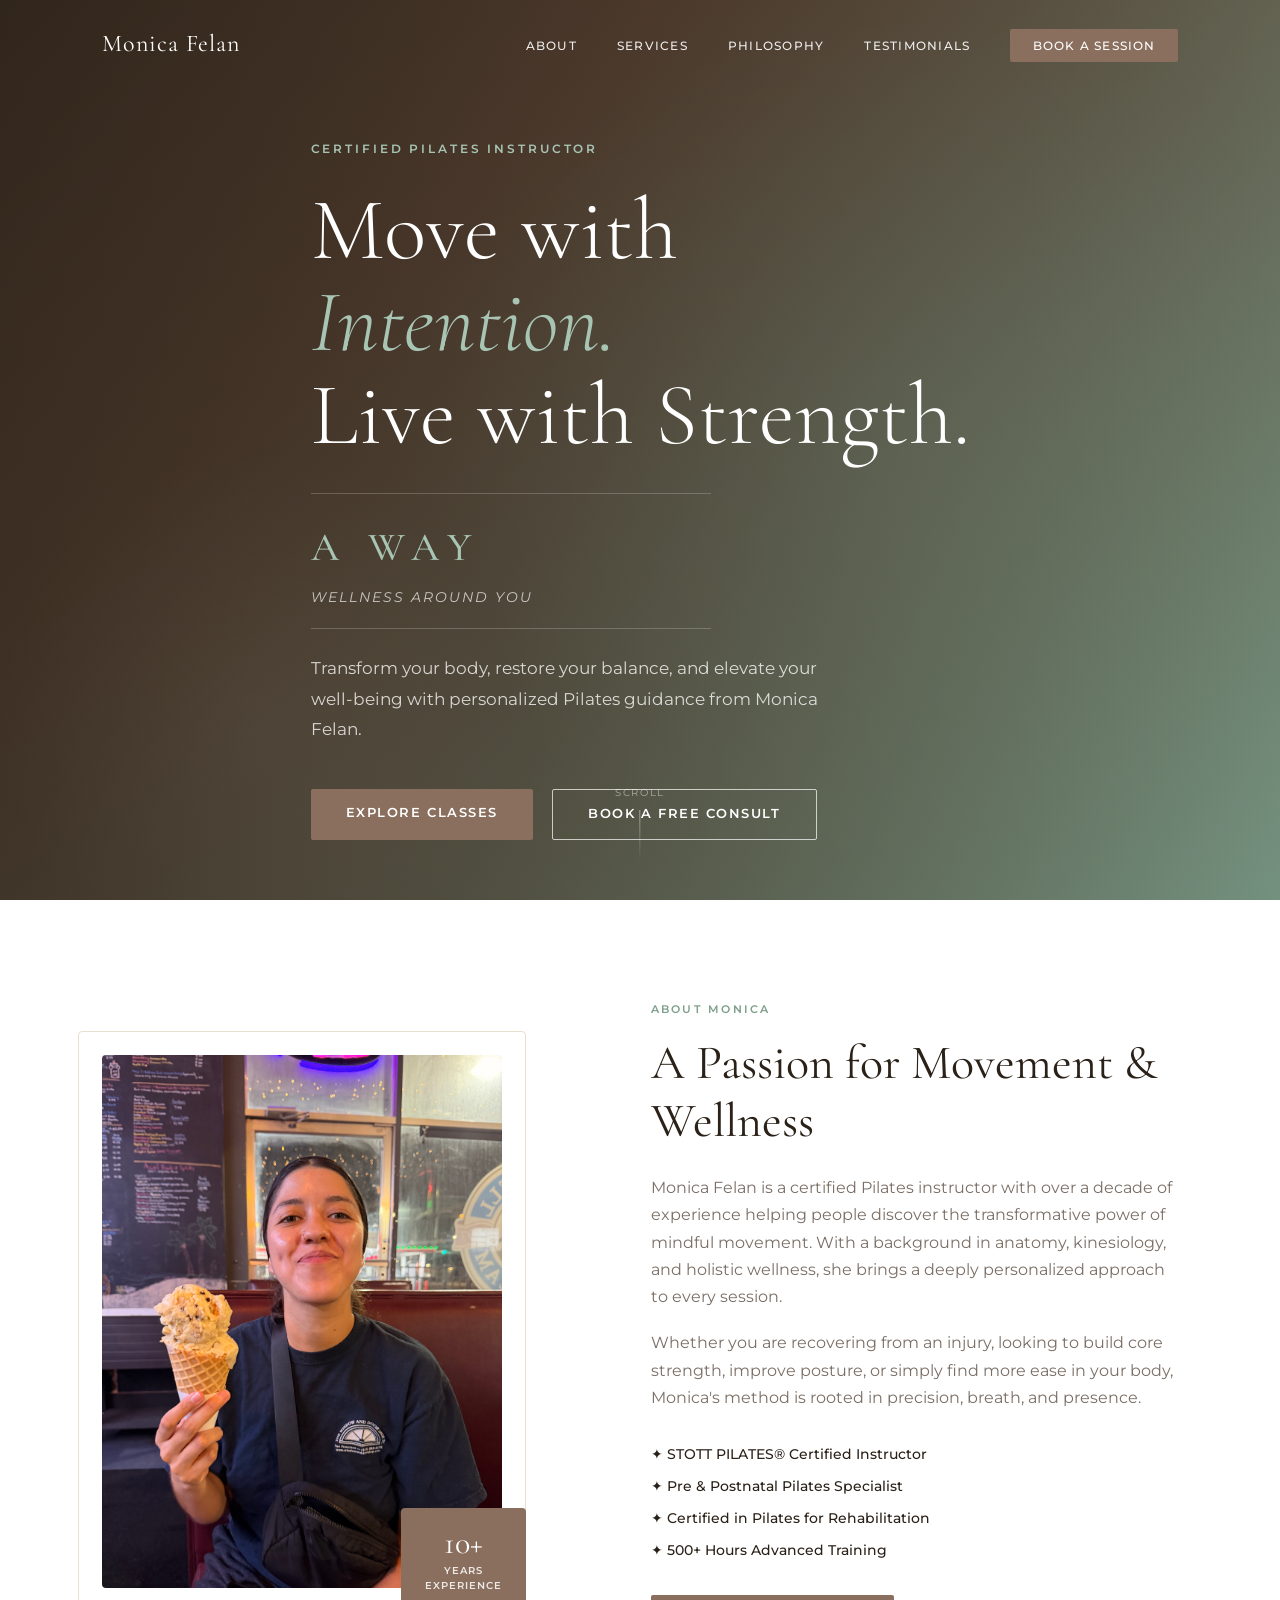
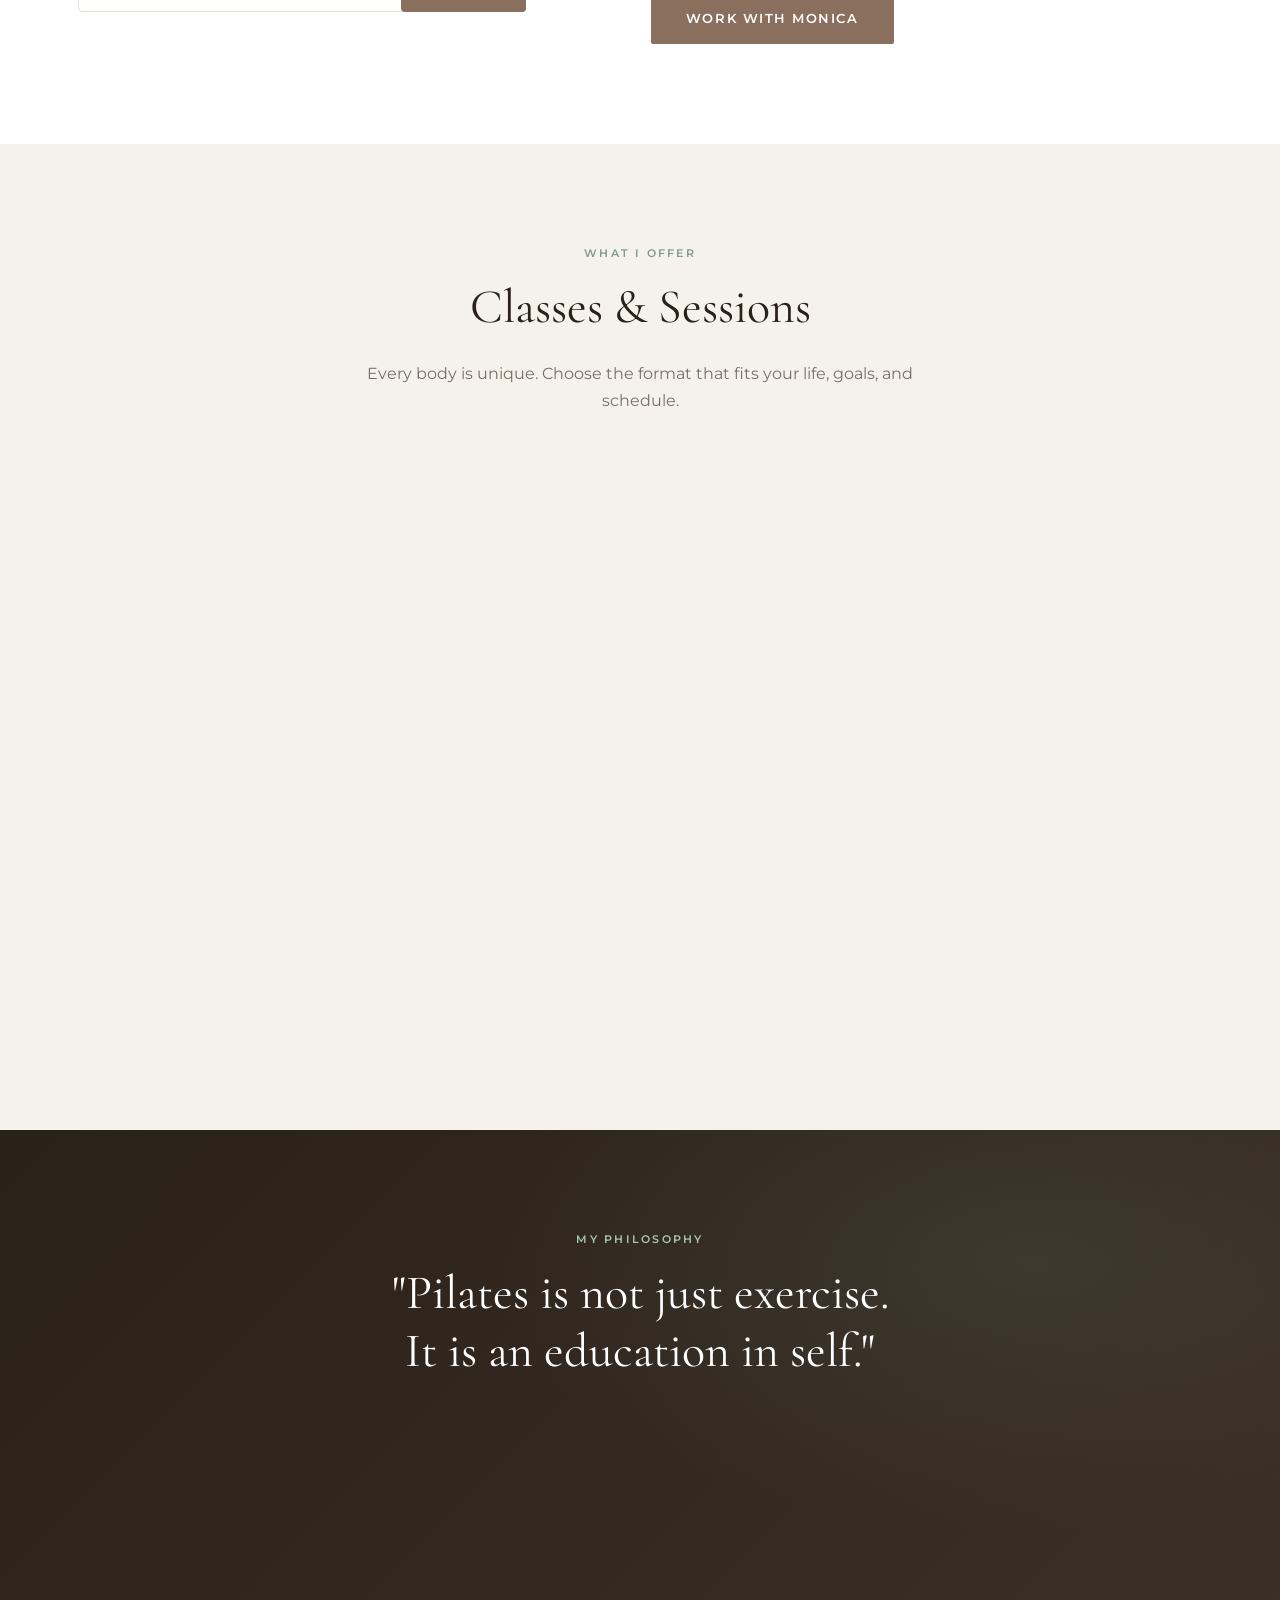
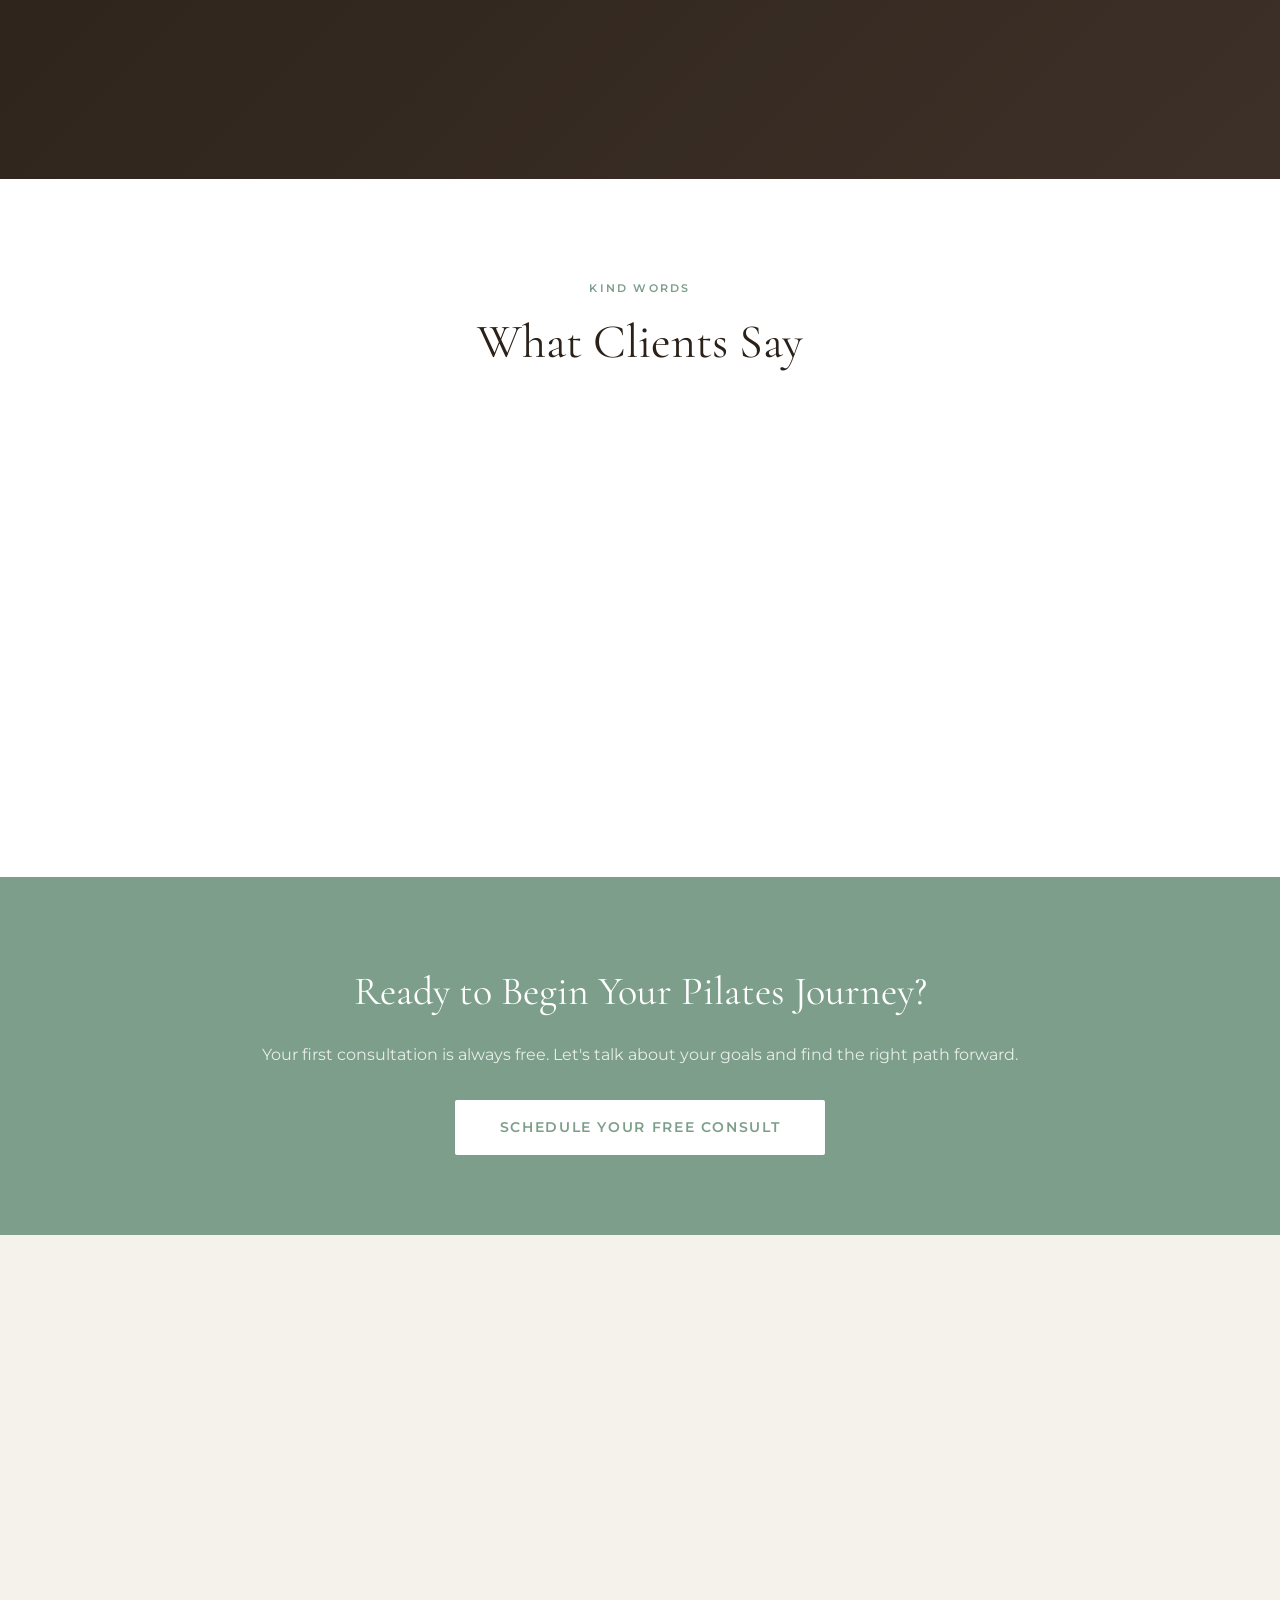
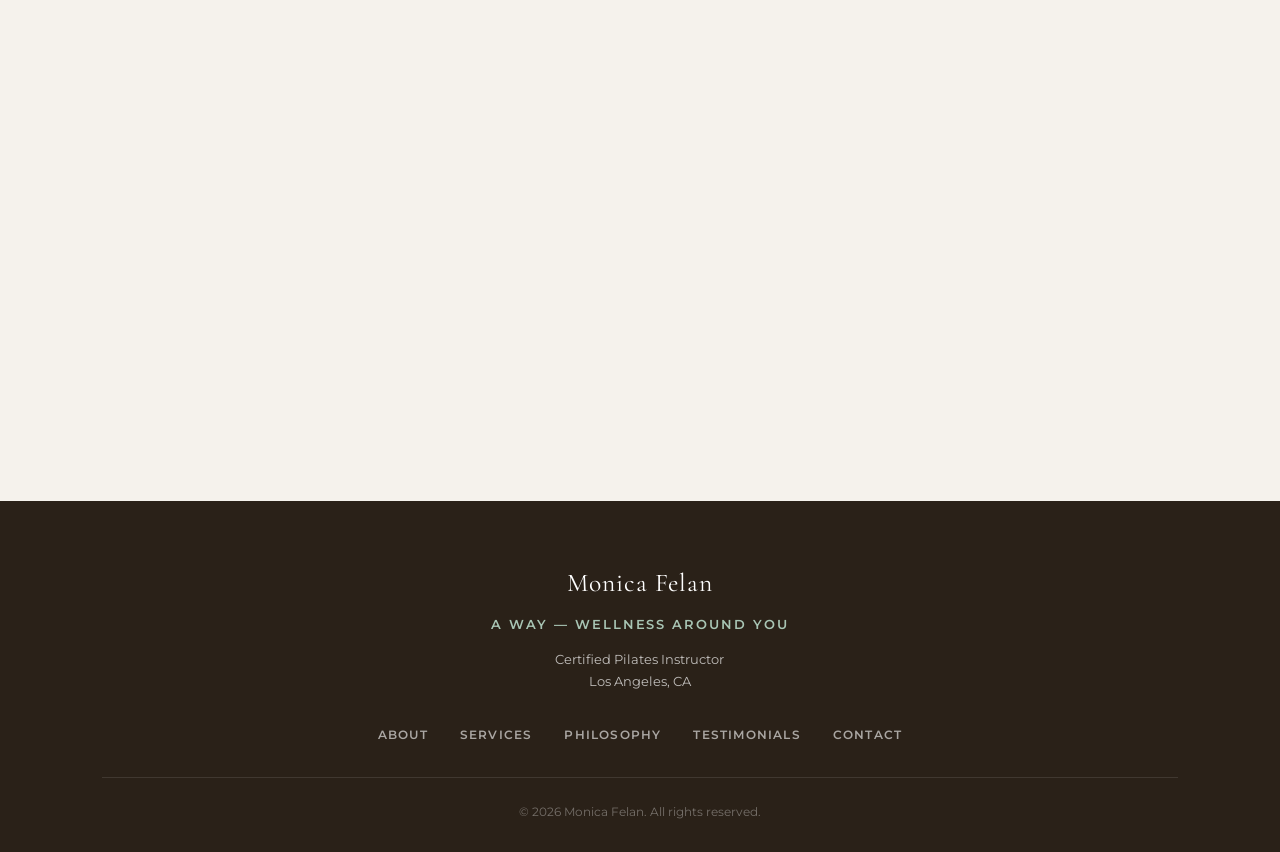
==== commit 8a8ef810: "Add 'A WAY - Wellness Around You' slogan to hero and footer" ====
--- a/index.html
+++ b/index.html
@@ -35,6 +35,10 @@
     <div class="hero-content">
       <p class="hero-sub">Certified Pilates Instructor</p>
       <h1 class="hero-title">Move with<br /><em>Intention.</em><br />Live with Strength.</h1>
+      <div class="hero-slogan">
+        <span class="slogan-main">A WAY</span>
+        <span class="slogan-sub">Wellness Around You</span>
+      </div>
       <p class="hero-desc">Transform your body, restore your balance, and elevate your well-being with personalized Pilates guidance from Monica Felan.</p>
       <div class="hero-btns">
         <a href="#services" class="btn-primary">Explore Classes</a>
@@ -278,6 +282,7 @@
     <div class="container footer-inner">
       <div class="footer-brand">
         <a href="#home" class="logo">Monica Felan</a>
+        <p class="footer-slogan">A WAY — Wellness Around You</p>
         <p>Certified Pilates Instructor<br/>Los Angeles, CA</p>
       </div>
       <div class="footer-links">
--- a/style.css
+++ b/style.css
@@ -212,6 +212,32 @@
   margin-bottom: 1.8rem;
 }
 .hero-title em { font-style: italic; color: var(--accent-light); }
+.hero-slogan {
+  display: flex;
+  flex-direction: column;
+  gap: 0.3rem;
+  margin: 2rem 0 1.5rem 0;
+  padding: 1.2rem 0;
+  border-top: 1px solid rgba(255,255,255,0.2);
+  border-bottom: 1px solid rgba(255,255,255,0.2);
+  max-width: 400px;
+}
+.slogan-main {
+  font-family: 'Cormorant Garamond', serif;
+  font-size: 2.5rem;
+  font-weight: 500;
+  letter-spacing: 0.25em;
+  color: var(--accent-light);
+  text-transform: uppercase;
+}
+.slogan-sub {
+  font-size: 0.85rem;
+  font-weight: 400;
+  letter-spacing: 0.15em;
+  color: rgba(255,255,255,0.7);
+  text-transform: uppercase;
+  font-style: italic;
+}
 .hero-desc {
   font-size: 1.05rem;
   color: rgba(255,255,255,0.78);
@@ -525,6 +551,14 @@
   text-align: center;
 }
 .footer .logo { color: #fff; font-size: 1.6rem; margin-bottom: 0.5rem; display: block; }
+.footer-slogan {
+  font-size: 0.75rem;
+  font-weight: 600;
+  letter-spacing: 0.15em;
+  text-transform: uppercase;
+  color: var(--accent-light) !important;
+  margin: 0.5rem 0 0.8rem 0 !important;
+}
 .footer-brand p { font-size: 0.82rem; line-height: 1.7; }
 .footer-links { display: flex; gap: 2rem; flex-wrap: wrap; justify-content: center; }
 .footer-links a {
@@ -570,6 +604,9 @@
   .nav-links a { color: var(--dark) !important; }
   .hamburger { display: flex; }
   .hero-btns { flex-direction: column; align-items: flex-start; }
+  .hero-slogan { max-width: 100%; }
+  .slogan-main { font-size: 2rem; }
+  .slogan-sub { font-size: 0.75rem; }
   .contact-form-wrap { padding: 2rem; }
   .pillars-grid { grid-template-columns: 1fr; gap: 2rem; }
 }
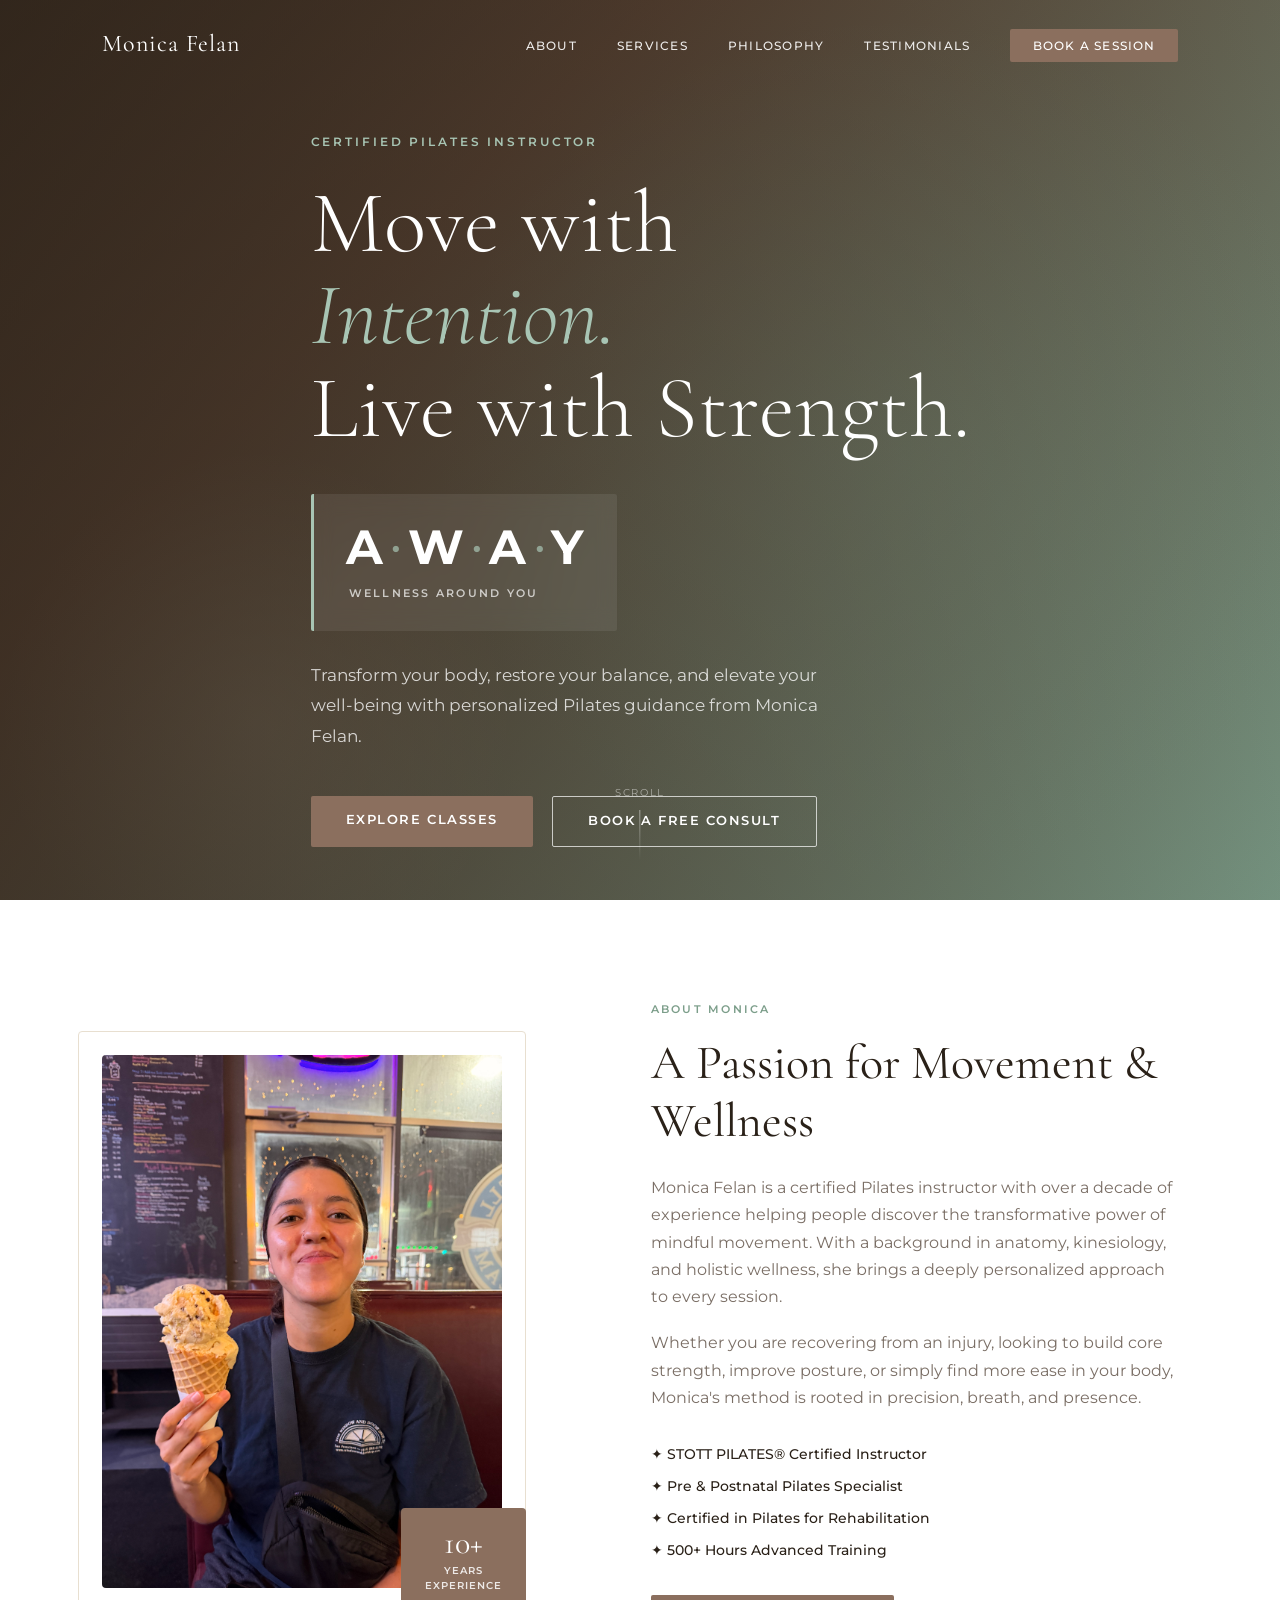
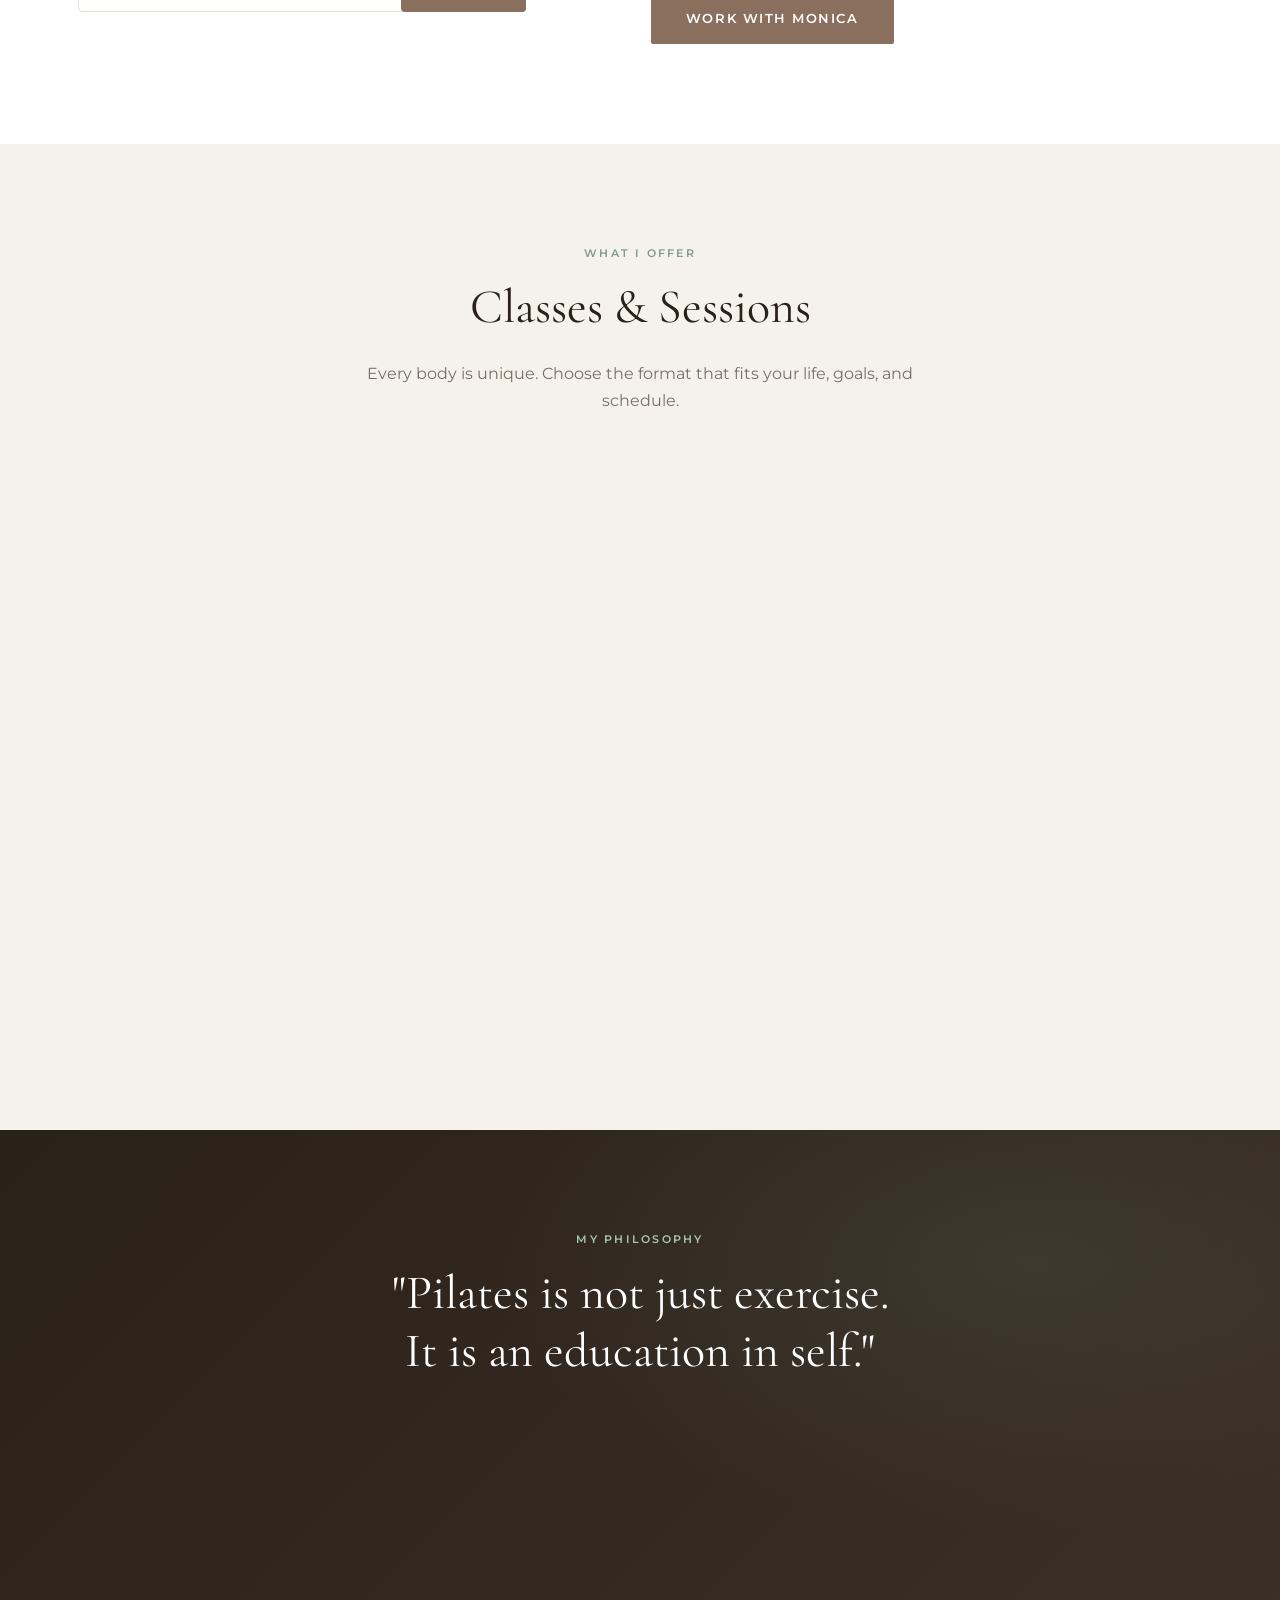
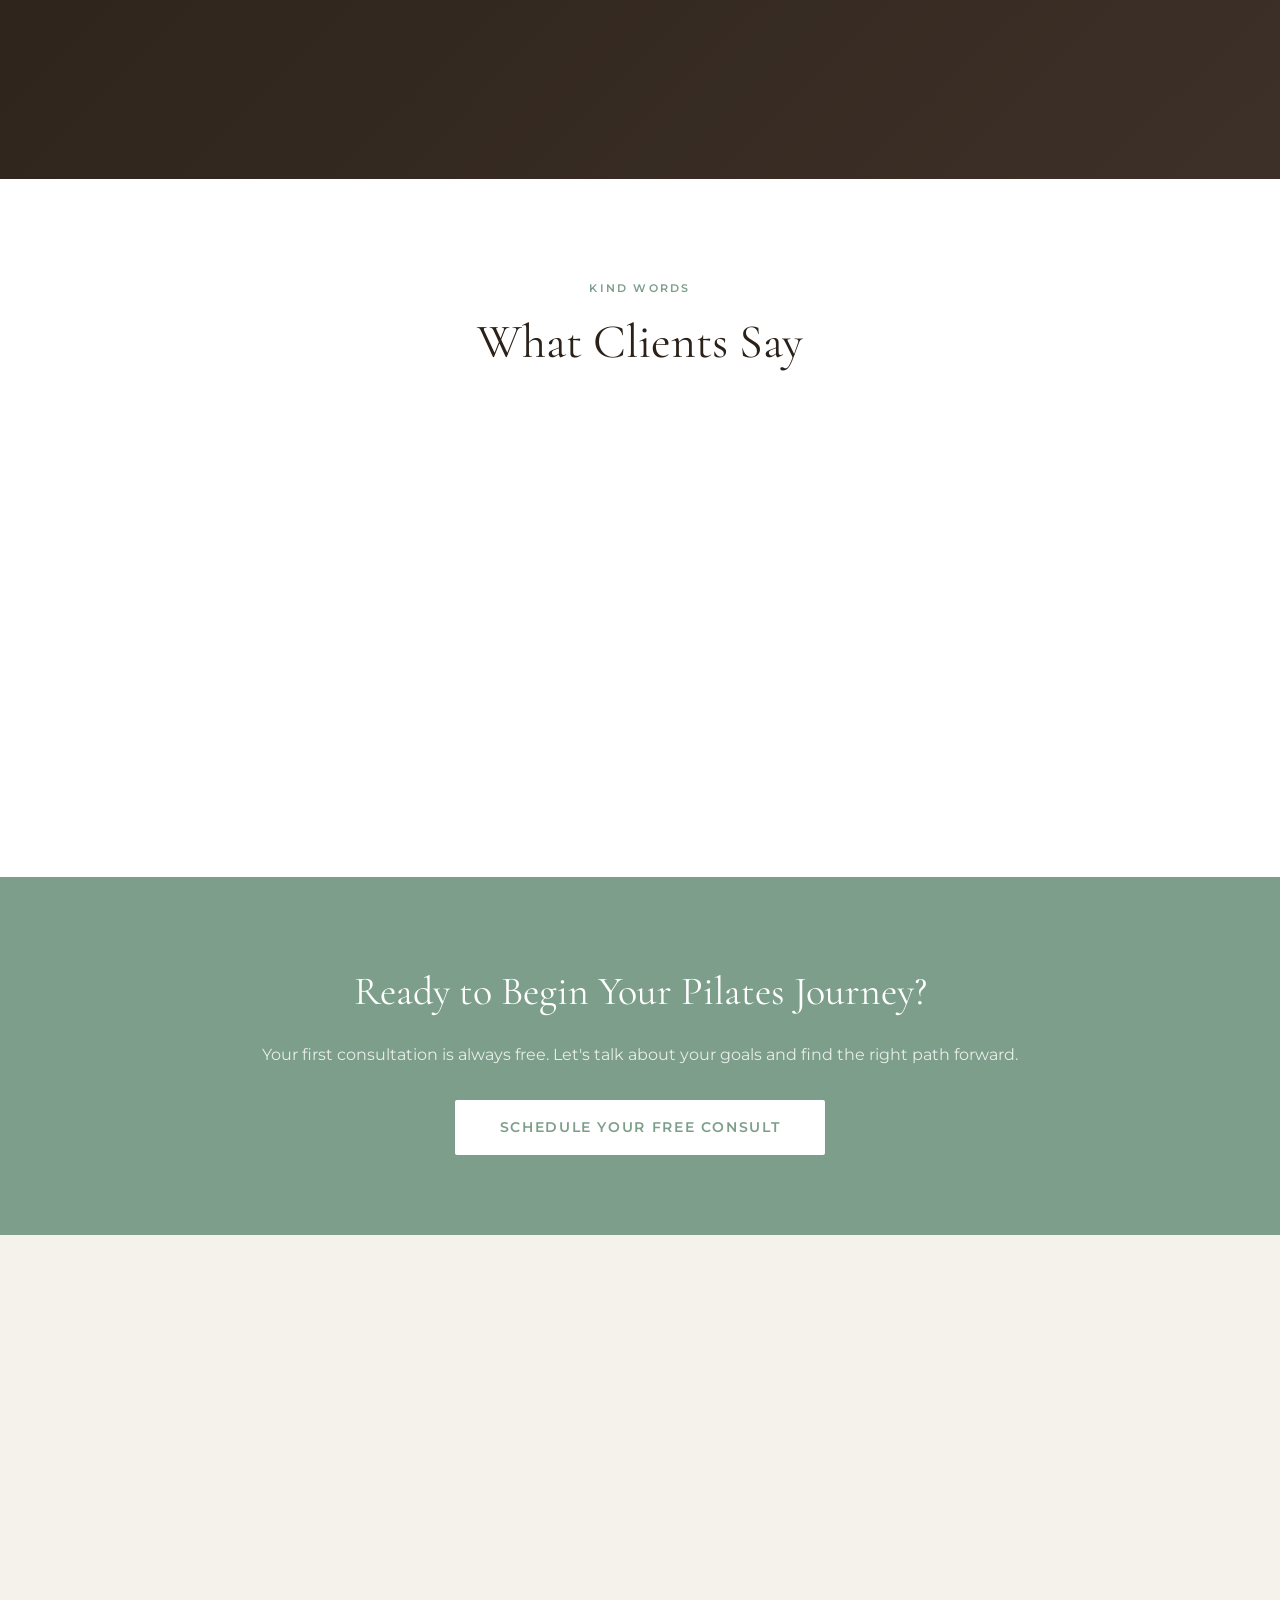
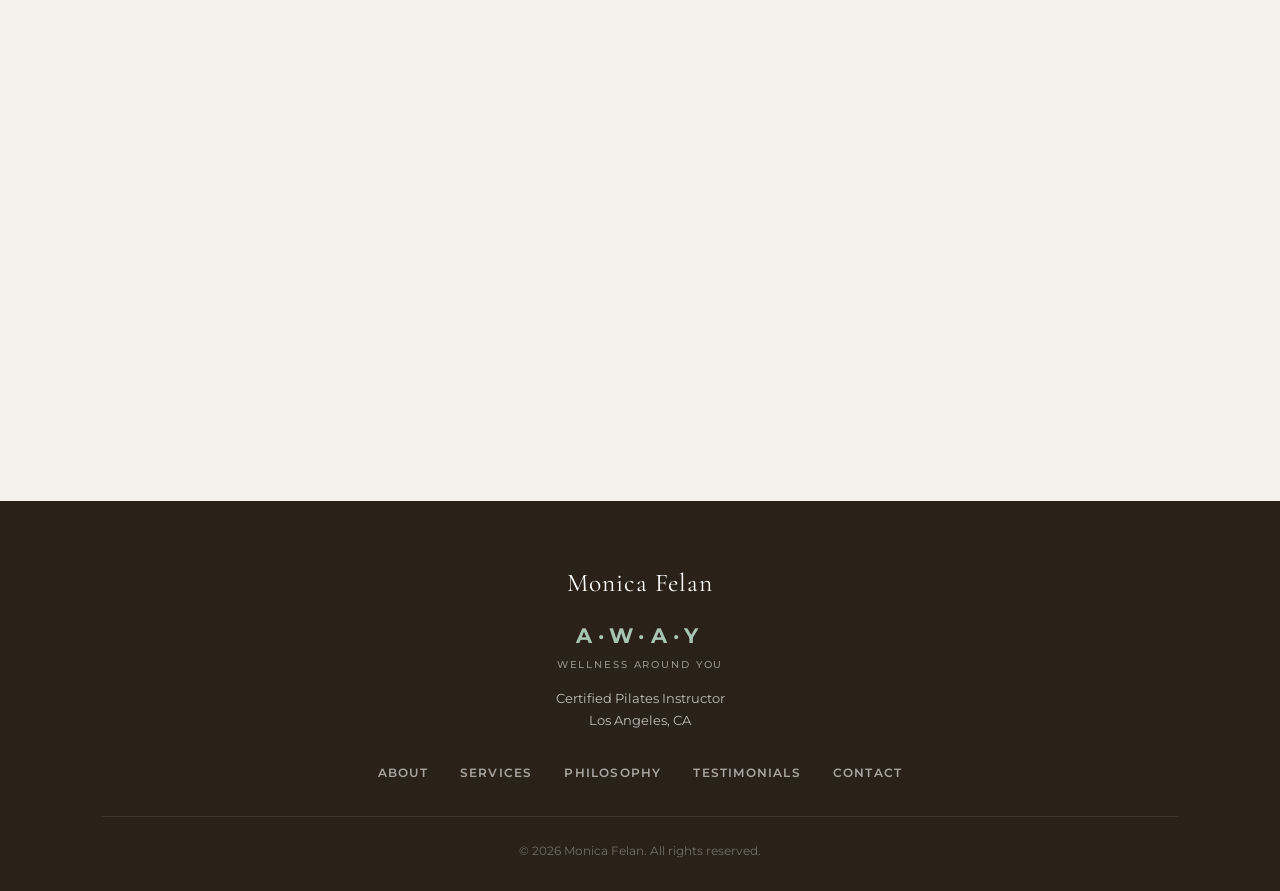
==== commit 7b3d723d: "Redesign A·W·A·Y as branded acronym with modern styling" ====
--- a/index.html
+++ b/index.html
@@ -36,8 +36,16 @@
       <p class="hero-sub">Certified Pilates Instructor</p>
       <h1 class="hero-title">Move with<br /><em>Intention.</em><br />Live with Strength.</h1>
       <div class="hero-slogan">
-        <span class="slogan-main">A WAY</span>
-        <span class="slogan-sub">Wellness Around You</span>
+        <div class="slogan-acronym">
+          <span class="acronym-letter">A</span>
+          <span class="acronym-dot">·</span>
+          <span class="acronym-letter">W</span>
+          <span class="acronym-dot">·</span>
+          <span class="acronym-letter">A</span>
+          <span class="acronym-dot">·</span>
+          <span class="acronym-letter">Y</span>
+        </div>
+        <span class="slogan-tagline">Wellness Around You</span>
       </div>
       <p class="hero-desc">Transform your body, restore your balance, and elevate your well-being with personalized Pilates guidance from Monica Felan.</p>
       <div class="hero-btns">
@@ -282,7 +290,10 @@
     <div class="container footer-inner">
       <div class="footer-brand">
         <a href="#home" class="logo">Monica Felan</a>
-        <p class="footer-slogan">A WAY — Wellness Around You</p>
+        <div class="footer-acronym">
+          <span class="footer-away">A·W·A·Y</span>
+          <span class="footer-tagline">Wellness Around You</span>
+        </div>
         <p>Certified Pilates Instructor<br/>Los Angeles, CA</p>
       </div>
       <div class="footer-links">
--- a/style.css
+++ b/style.css
@@ -215,28 +215,44 @@
 .hero-slogan {
   display: flex;
   flex-direction: column;
-  gap: 0.3rem;
-  margin: 2rem 0 1.5rem 0;
-  padding: 1.2rem 0;
-  border-top: 1px solid rgba(255,255,255,0.2);
-  border-bottom: 1px solid rgba(255,255,255,0.2);
-  max-width: 400px;
-}
-.slogan-main {
-  font-family: 'Cormorant Garamond', serif;
-  font-size: 2.5rem;
-  font-weight: 500;
-  letter-spacing: 0.25em;
+  align-items: flex-start;
+  gap: 0.8rem;
+  margin: 2.5rem 0 1.8rem 0;
+  padding: 1.8rem 2rem;
+  background: rgba(255,255,255,0.08);
+  backdrop-filter: blur(10px);
+  border-left: 3px solid var(--accent-light);
+  border-radius: 2px;
+  max-width: fit-content;
+}
+.slogan-acronym {
+  display: flex;
+  align-items: center;
+  gap: 0.4rem;
+}
+.acronym-letter {
+  font-family: 'Montserrat', sans-serif;
+  font-size: 3rem;
+  font-weight: 700;
+  color: #fff;
+  text-transform: uppercase;
+  line-height: 1;
+  letter-spacing: 0.05em;
+}
+.acronym-dot {
+  font-size: 2rem;
   color: var(--accent-light);
-  text-transform: uppercase;
-}
-.slogan-sub {
-  font-size: 0.85rem;
-  font-weight: 400;
-  letter-spacing: 0.15em;
+  font-weight: 700;
+  opacity: 0.7;
+  line-height: 1;
+}
+.slogan-tagline {
+  font-size: 0.7rem;
+  font-weight: 600;
+  letter-spacing: 0.2em;
   color: rgba(255,255,255,0.7);
   text-transform: uppercase;
-  font-style: italic;
+  padding-left: 0.2rem;
 }
 .hero-desc {
   font-size: 1.05rem;
@@ -551,13 +567,26 @@
   text-align: center;
 }
 .footer .logo { color: #fff; font-size: 1.6rem; margin-bottom: 0.5rem; display: block; }
-.footer-slogan {
-  font-size: 0.75rem;
-  font-weight: 600;
-  letter-spacing: 0.15em;
-  text-transform: uppercase;
-  color: var(--accent-light) !important;
-  margin: 0.5rem 0 0.8rem 0 !important;
+.footer-acronym {
+  display: flex;
+  flex-direction: column;
+  gap: 0.2rem;
+  margin: 0.8rem 0;
+}
+.footer-away {
+  font-family: 'Montserrat', sans-serif;
+  font-size: 1.3rem;
+  font-weight: 700;
+  letter-spacing: 0.3em;
+  color: var(--accent-light);
+  text-transform: uppercase;
+}
+.footer-tagline {
+  font-size: 0.65rem;
+  font-weight: 500;
+  letter-spacing: 0.18em;
+  color: rgba(255,255,255,0.5);
+  text-transform: uppercase;
 }
 .footer-brand p { font-size: 0.82rem; line-height: 1.7; }
 .footer-links { display: flex; gap: 2rem; flex-wrap: wrap; justify-content: center; }
@@ -604,9 +633,10 @@
   .nav-links a { color: var(--dark) !important; }
   .hamburger { display: flex; }
   .hero-btns { flex-direction: column; align-items: flex-start; }
-  .hero-slogan { max-width: 100%; }
-  .slogan-main { font-size: 2rem; }
-  .slogan-sub { font-size: 0.75rem; }
+  .hero-slogan { max-width: 100%; padding: 1.5rem 1.5rem; }
+  .acronym-letter { font-size: 2.2rem; }
+  .acronym-dot { font-size: 1.5rem; }
+  .slogan-tagline { font-size: 0.65rem; }
   .contact-form-wrap { padding: 2rem; }
   .pillars-grid { grid-template-columns: 1fr; gap: 2rem; }
 }
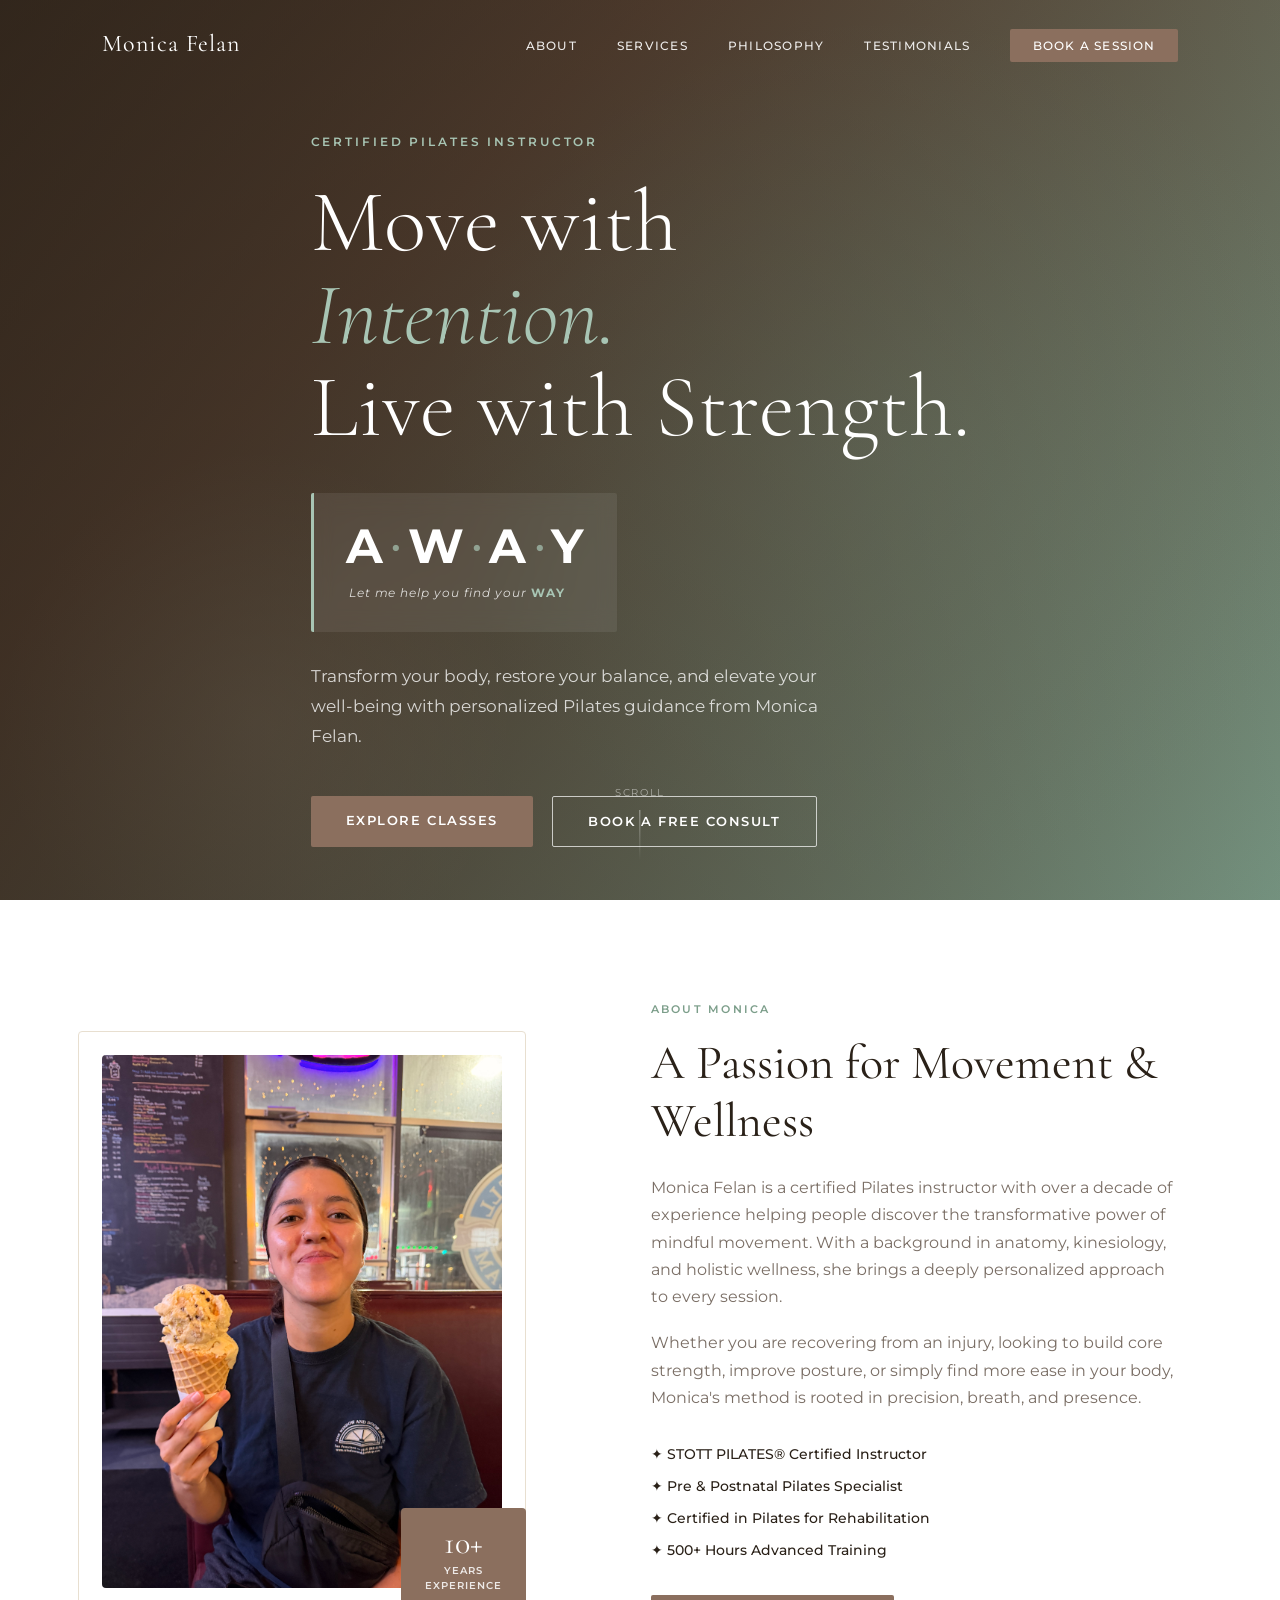
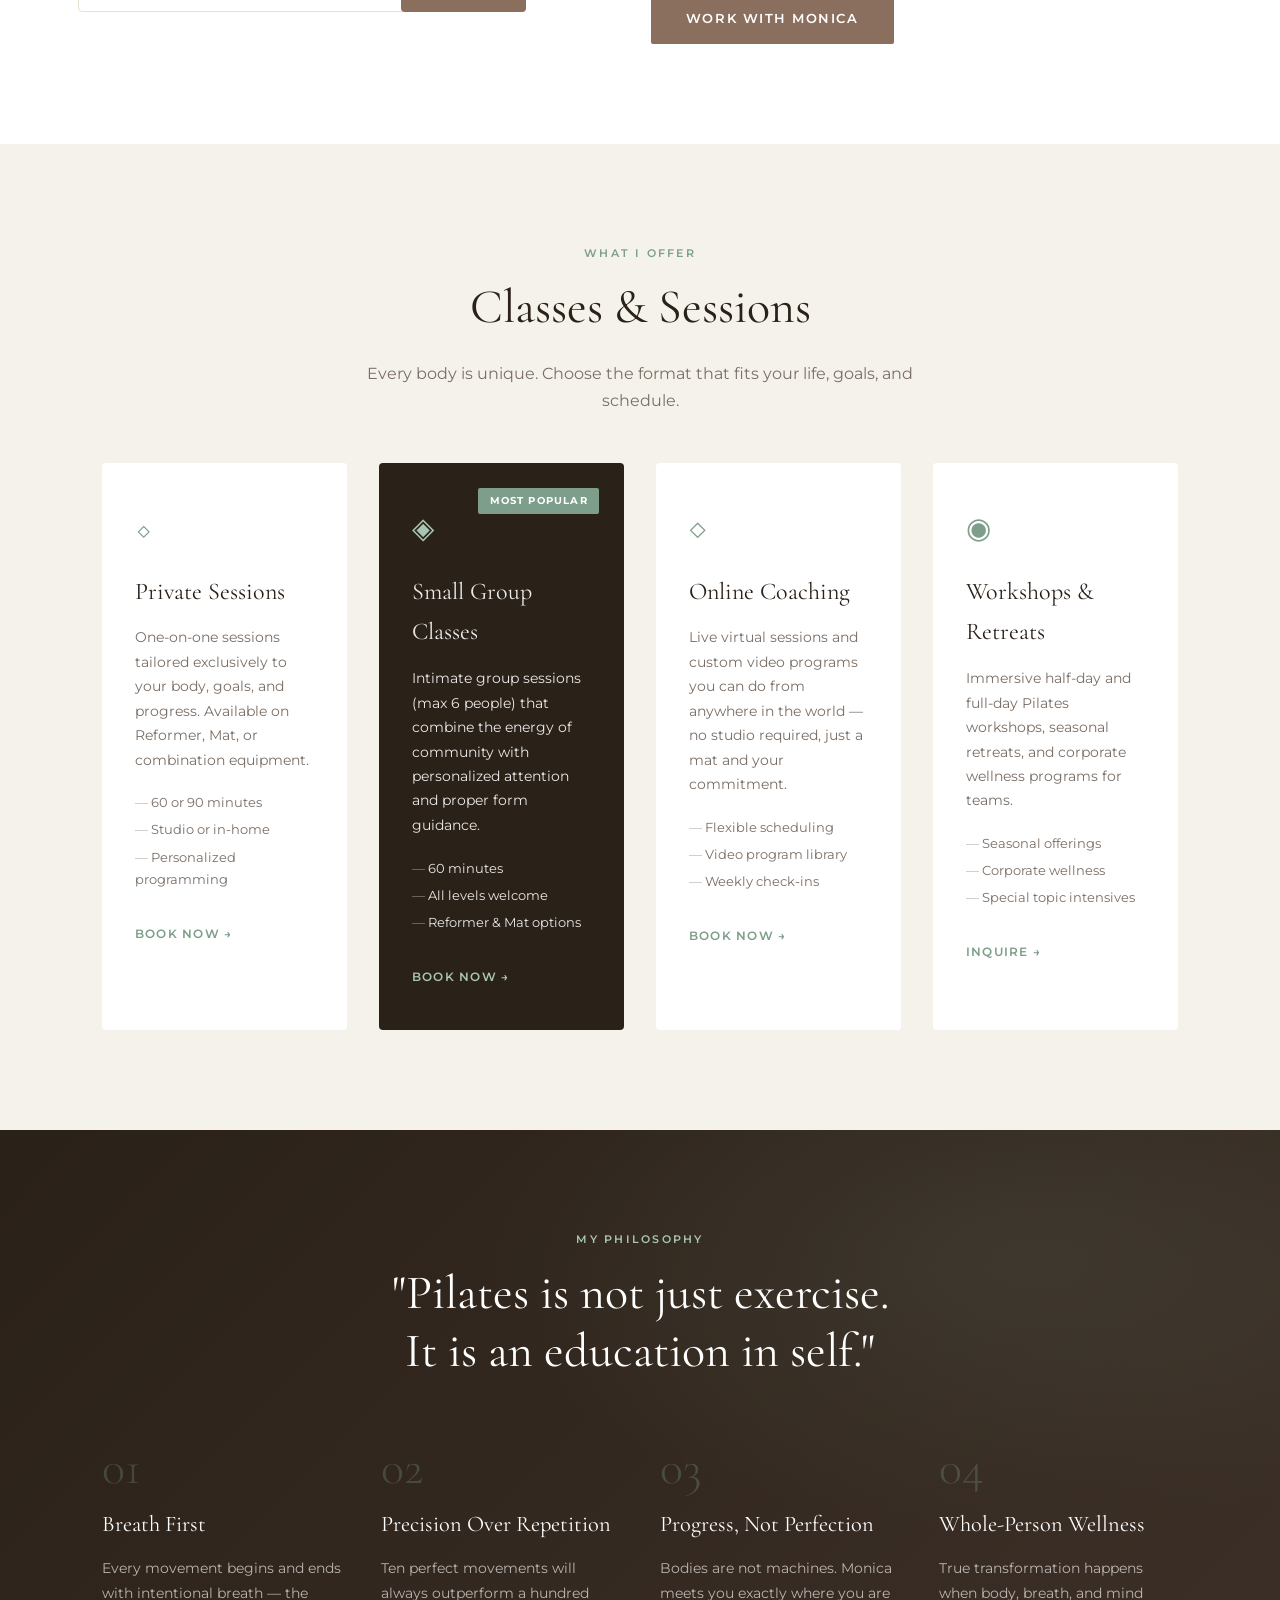
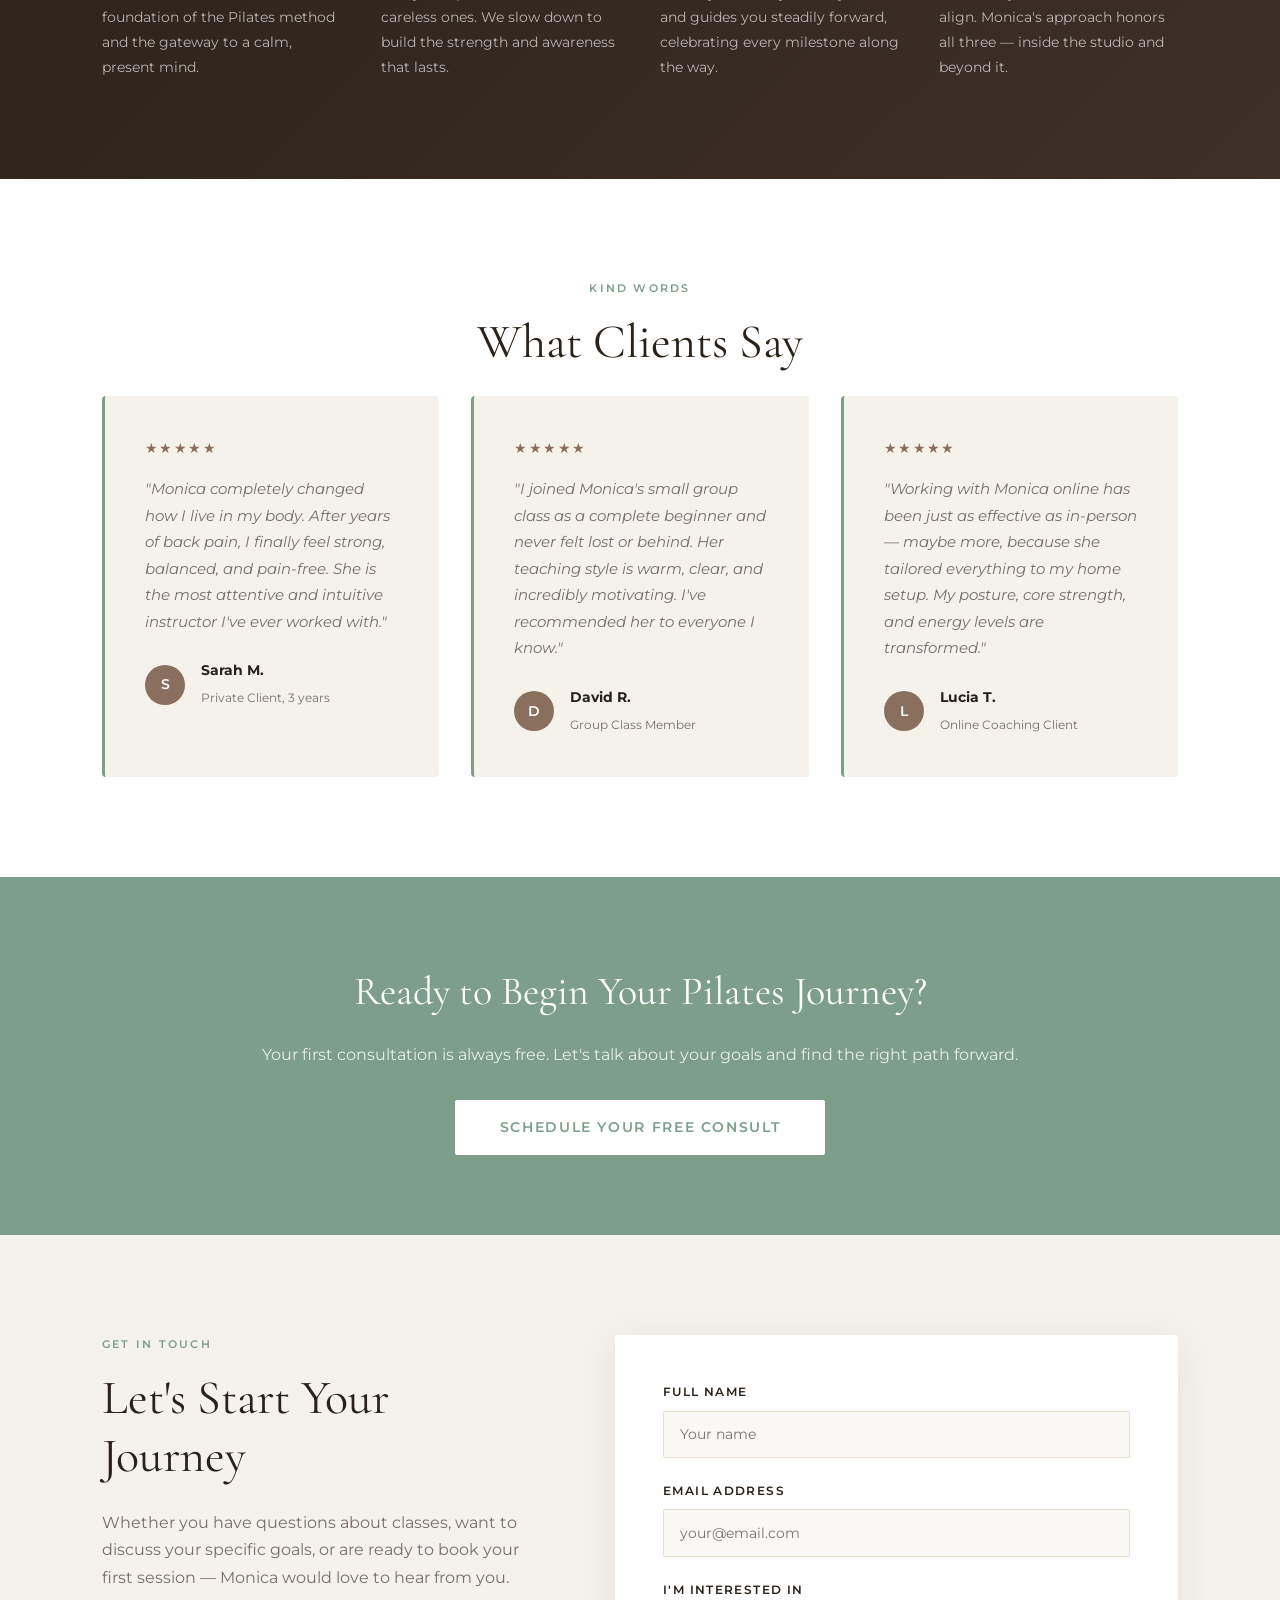
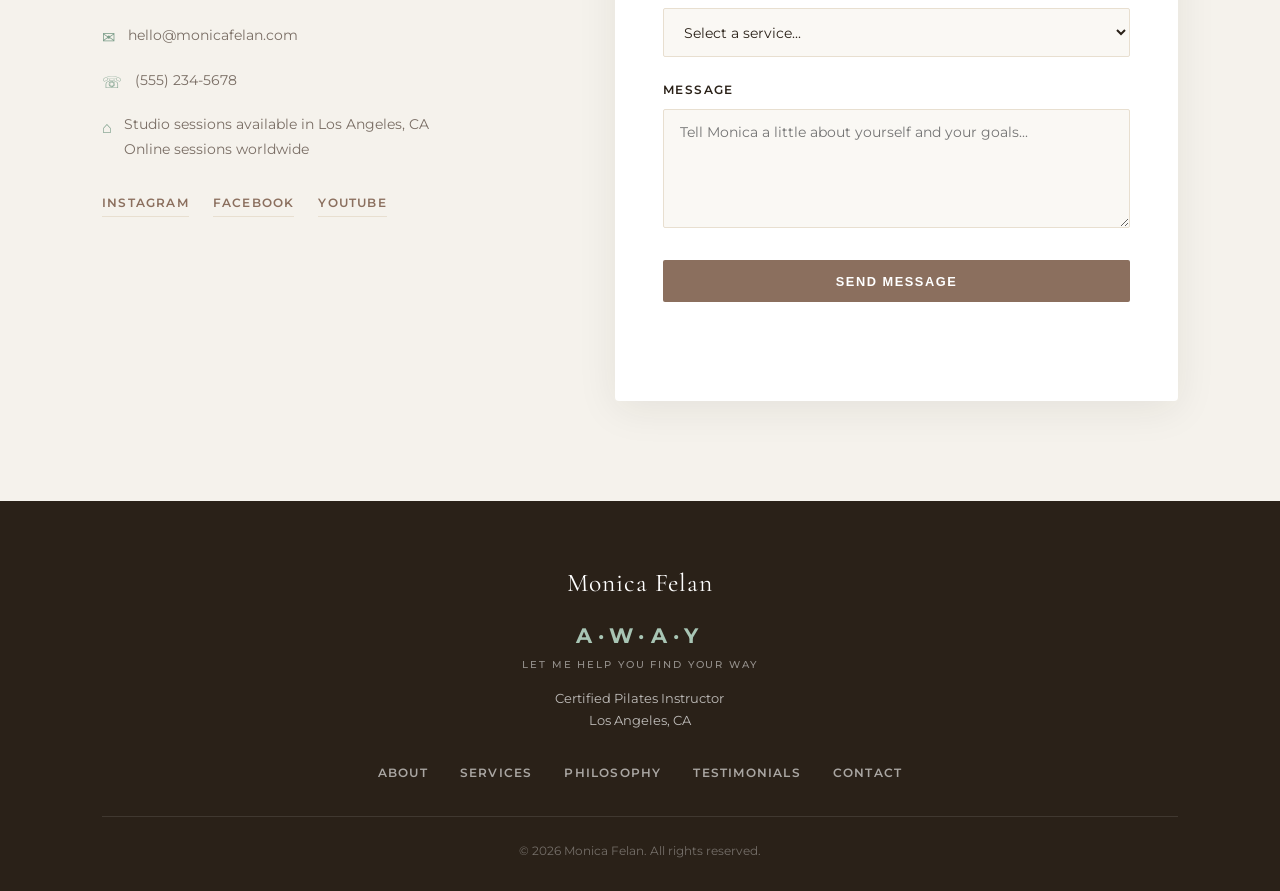
==== commit e87cdb1a: "Update tagline to 'Let me help you find your WAY'" ====
--- a/index.html
+++ b/index.html
@@ -45,7 +45,7 @@
           <span class="acronym-dot">·</span>
           <span class="acronym-letter">Y</span>
         </div>
-        <span class="slogan-tagline">Wellness Around You</span>
+        <span class="slogan-tagline">Let me help you find your <strong>WAY</strong></span>
       </div>
       <p class="hero-desc">Transform your body, restore your balance, and elevate your well-being with personalized Pilates guidance from Monica Felan.</p>
       <div class="hero-btns">
@@ -292,7 +292,7 @@
         <a href="#home" class="logo">Monica Felan</a>
         <div class="footer-acronym">
           <span class="footer-away">A·W·A·Y</span>
-          <span class="footer-tagline">Wellness Around You</span>
+          <span class="footer-tagline">Let me help you find your WAY</span>
         </div>
         <p>Certified Pilates Instructor<br/>Los Angeles, CA</p>
       </div>
--- a/style.css
+++ b/style.css
@@ -247,12 +247,18 @@
   line-height: 1;
 }
 .slogan-tagline {
-  font-size: 0.7rem;
-  font-weight: 600;
-  letter-spacing: 0.2em;
-  color: rgba(255,255,255,0.7);
-  text-transform: uppercase;
+  font-size: 0.75rem;
+  font-weight: 400;
+  letter-spacing: 0.08em;
+  color: rgba(255,255,255,0.8);
   padding-left: 0.2rem;
+  font-style: italic;
+}
+.slogan-tagline strong {
+  font-weight: 700;
+  color: var(--accent-light);
+  font-style: normal;
+  letter-spacing: 0.15em;
 }
 .hero-desc {
   font-size: 1.05rem;
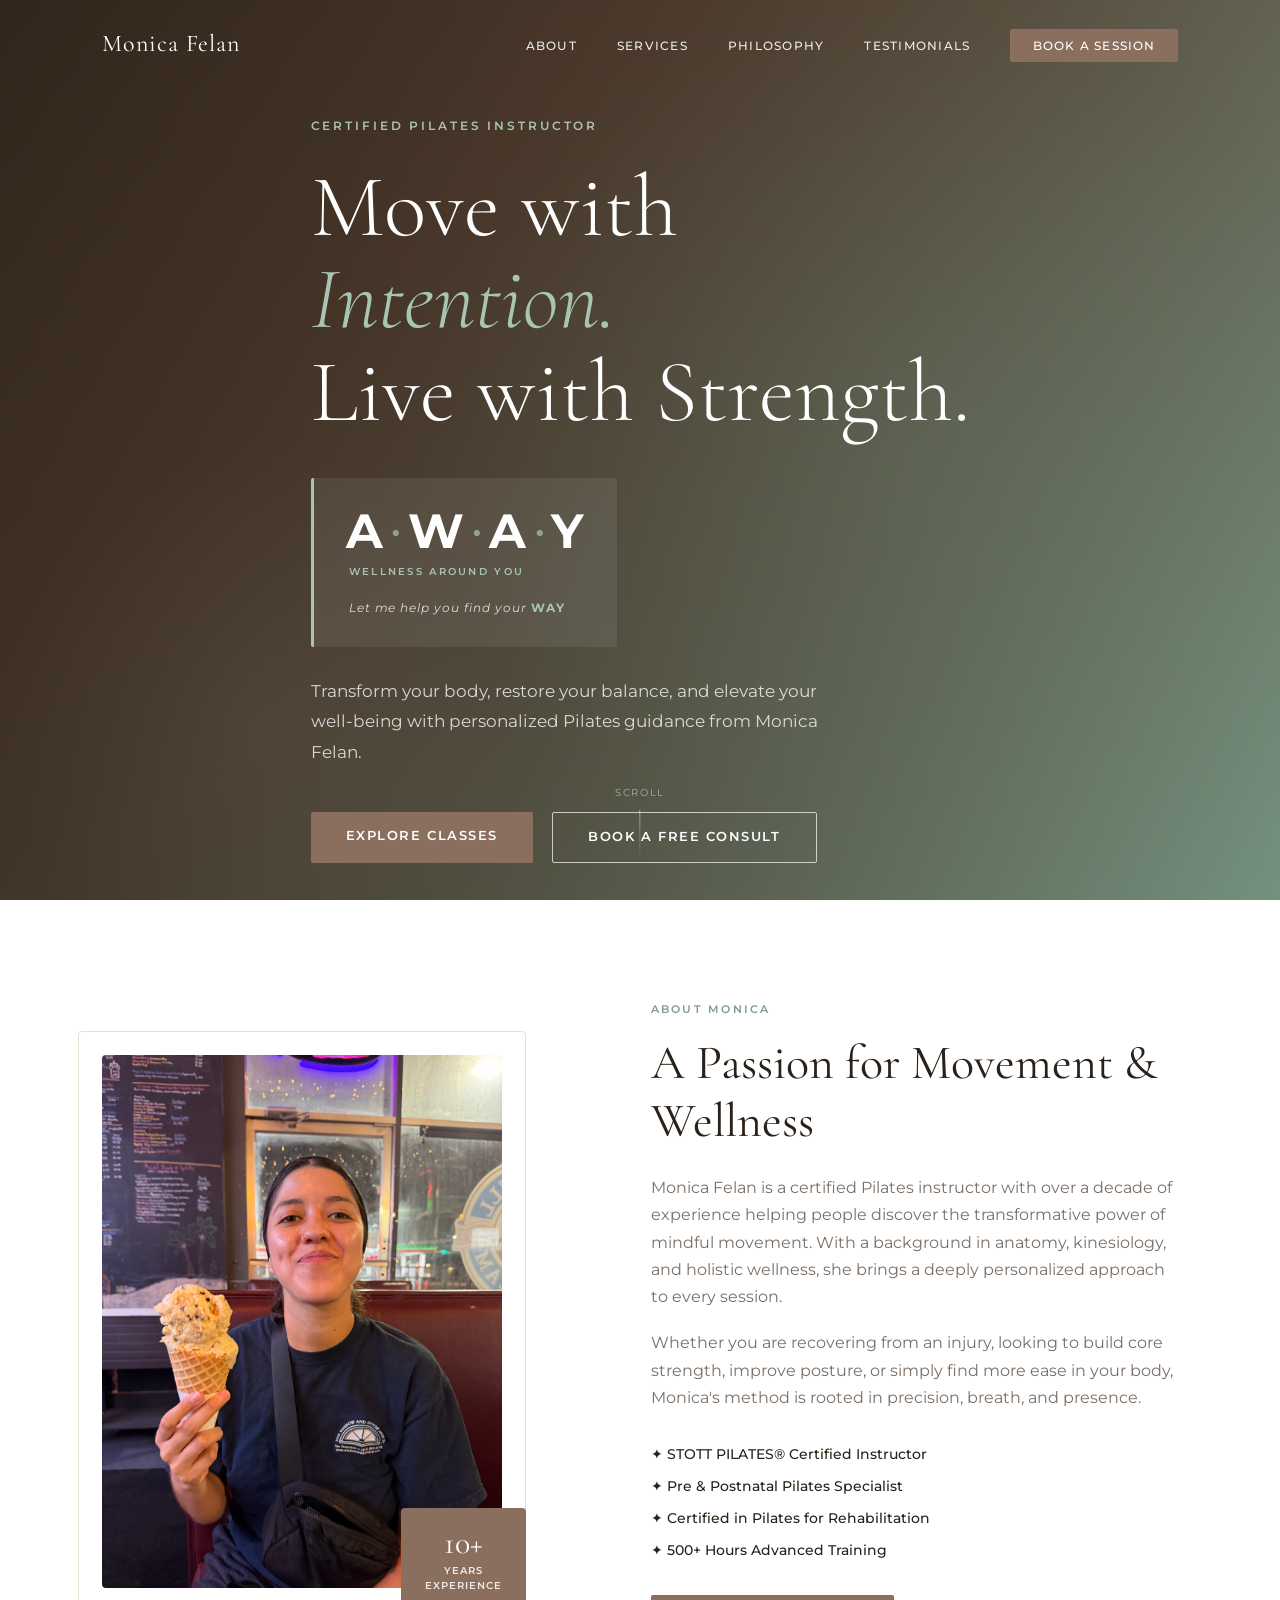
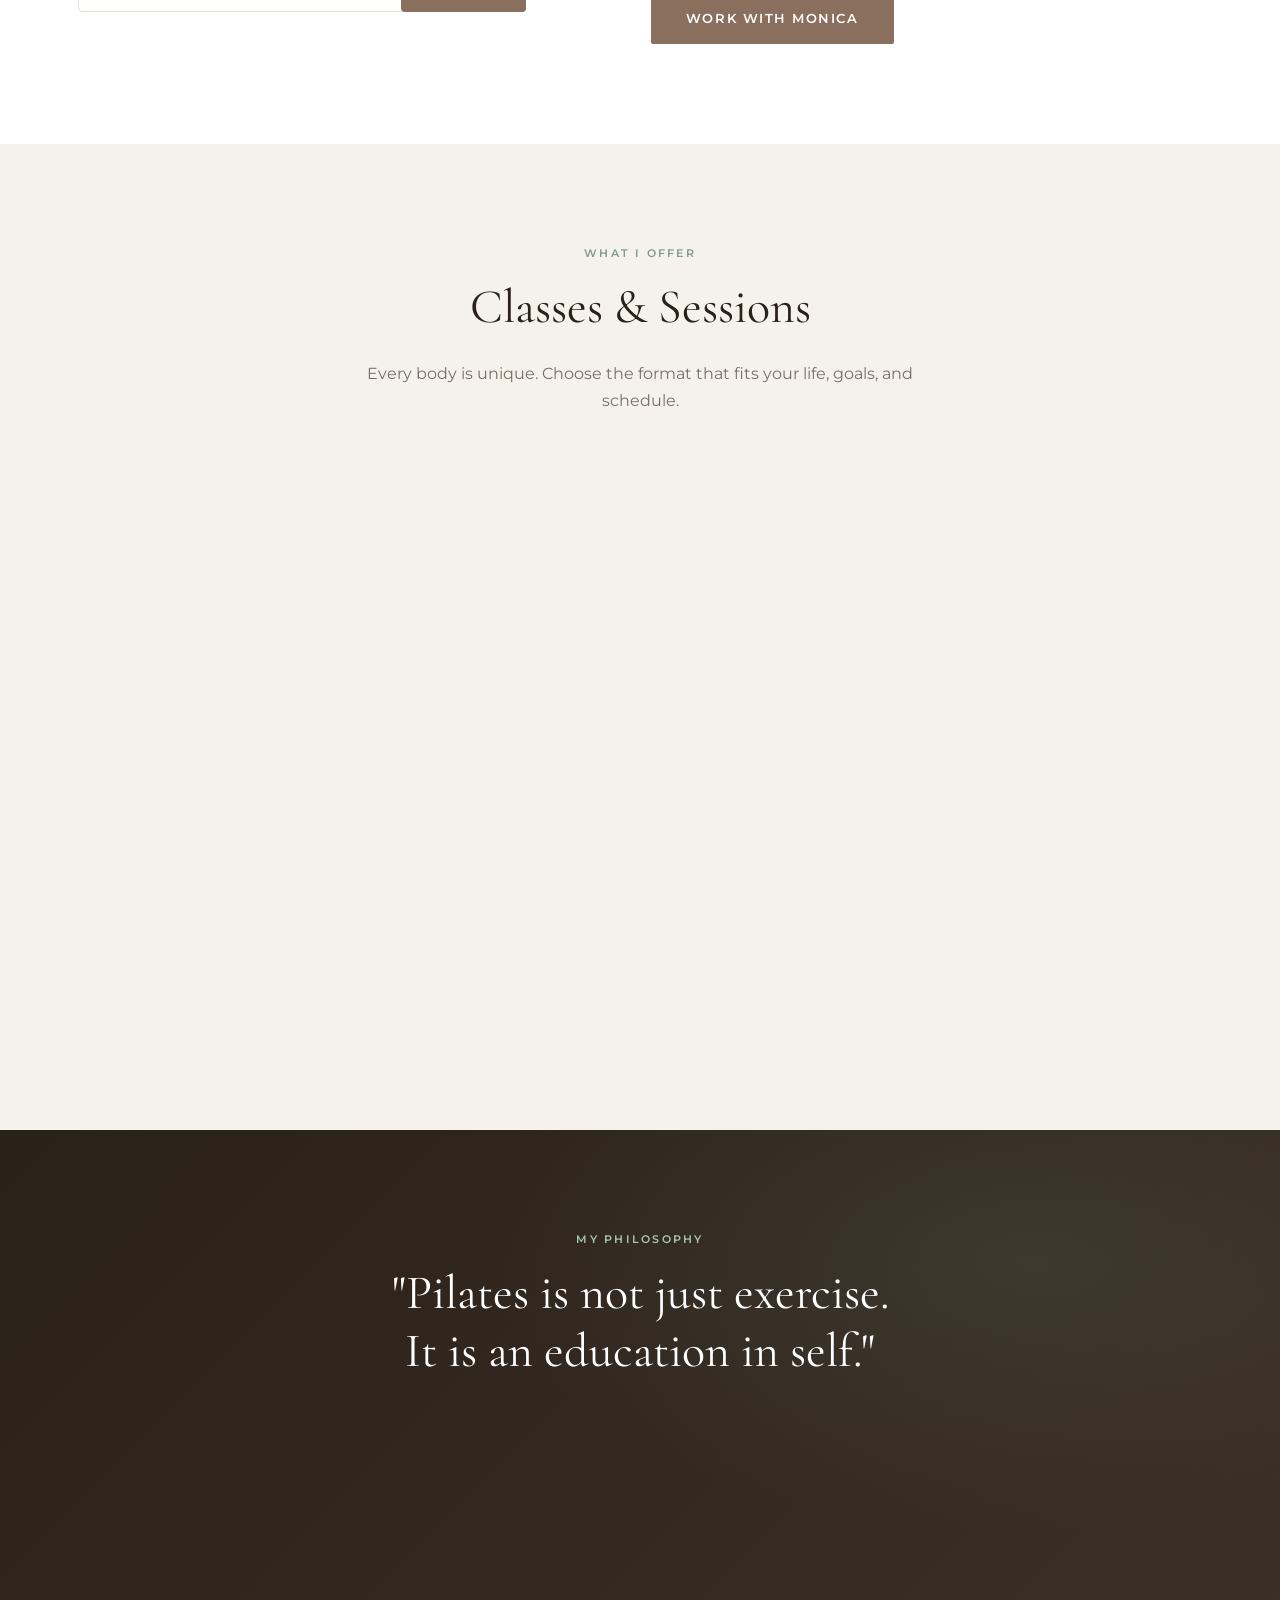
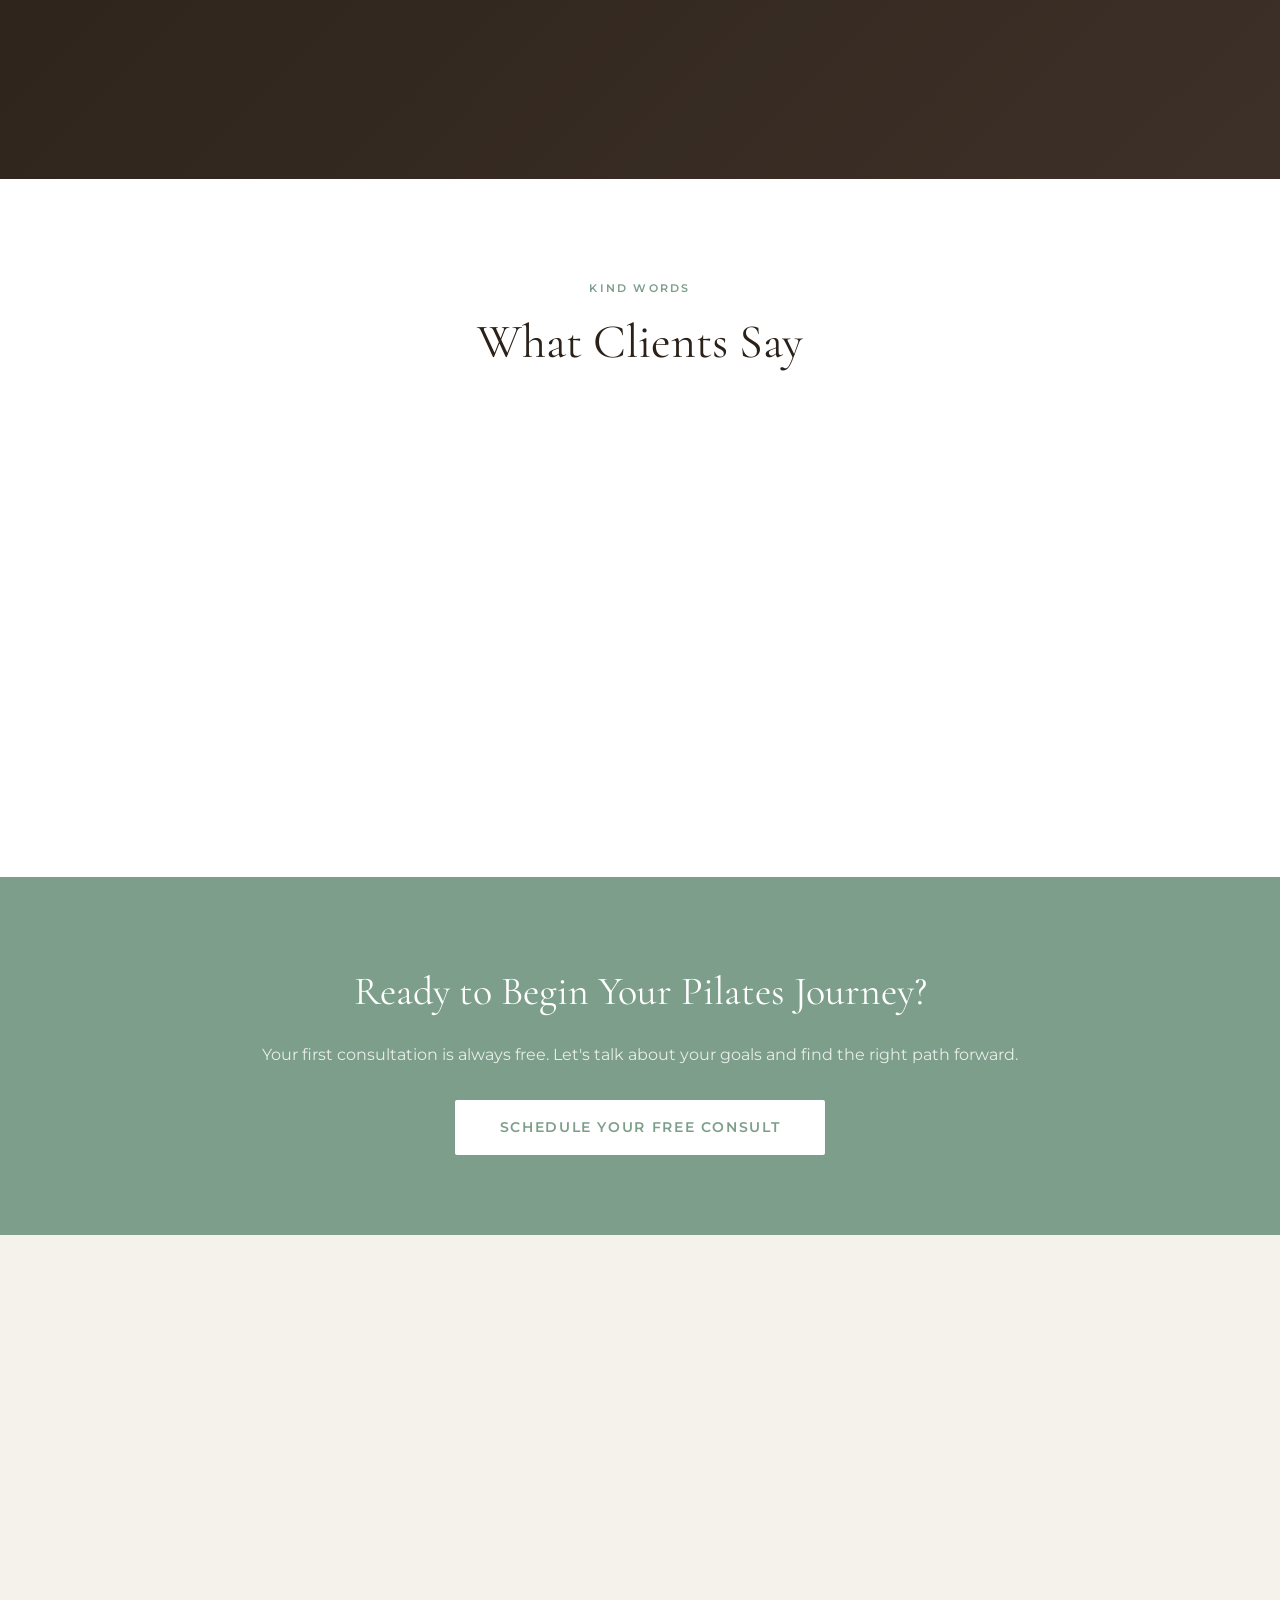
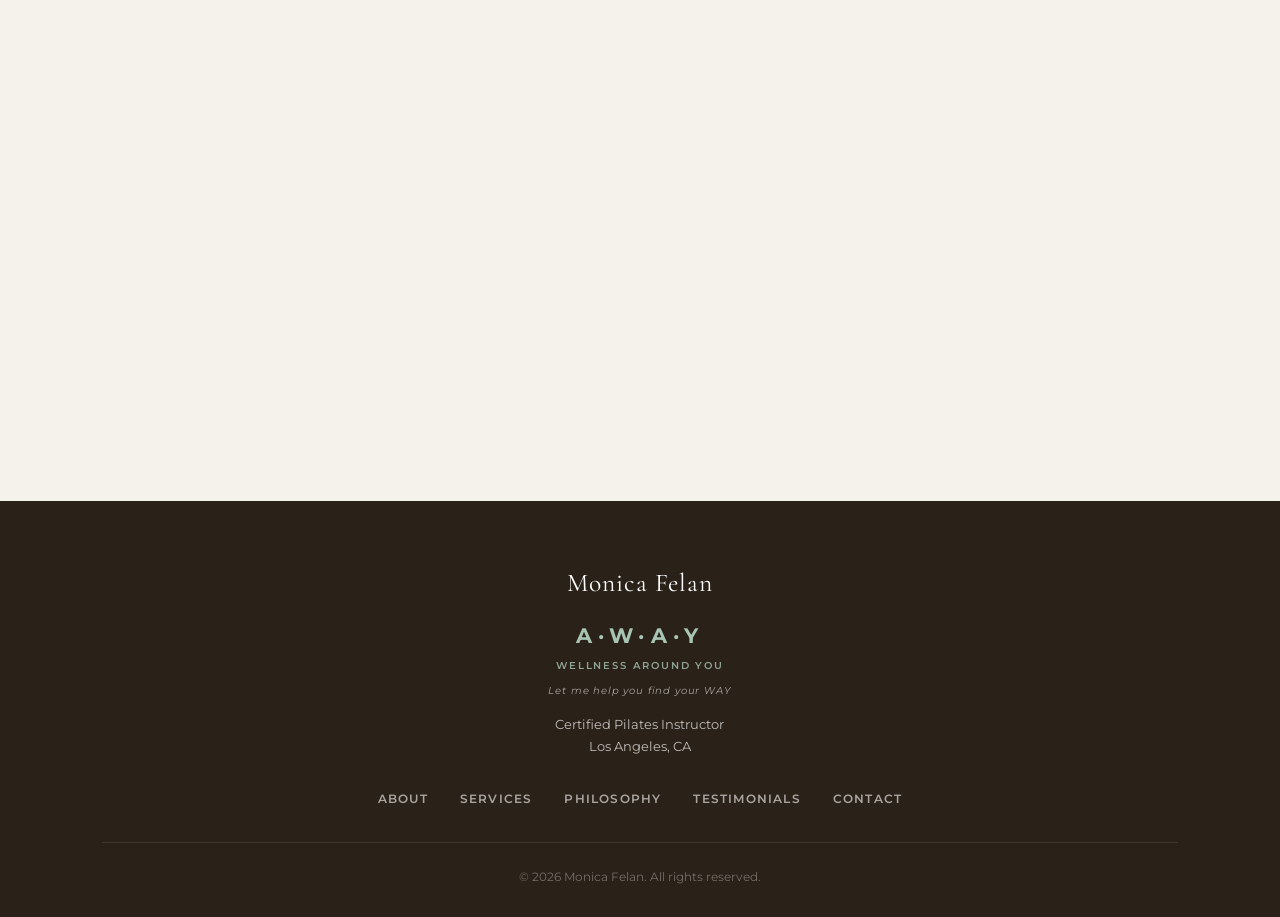
==== commit b2f114ac: "Add 'Wellness Around You' acronym explanation to A·W·A·Y branding" ====
--- a/index.html
+++ b/index.html
@@ -45,6 +45,7 @@
           <span class="acronym-dot">·</span>
           <span class="acronym-letter">Y</span>
         </div>
+        <span class="slogan-meaning">Wellness Around You</span>
         <span class="slogan-tagline">Let me help you find your <strong>WAY</strong></span>
       </div>
       <p class="hero-desc">Transform your body, restore your balance, and elevate your well-being with personalized Pilates guidance from Monica Felan.</p>
@@ -292,6 +293,7 @@
         <a href="#home" class="logo">Monica Felan</a>
         <div class="footer-acronym">
           <span class="footer-away">A·W·A·Y</span>
+          <span class="footer-meaning">Wellness Around You</span>
           <span class="footer-tagline">Let me help you find your WAY</span>
         </div>
         <p>Certified Pilates Instructor<br/>Los Angeles, CA</p>
--- a/style.css
+++ b/style.css
@@ -246,6 +246,15 @@
   opacity: 0.7;
   line-height: 1;
 }
+.slogan-meaning {
+  font-size: 0.65rem;
+  font-weight: 600;
+  letter-spacing: 0.22em;
+  color: var(--accent-light);
+  text-transform: uppercase;
+  padding-left: 0.2rem;
+  margin-top: -0.3rem;
+}
 .slogan-tagline {
   font-size: 0.75rem;
   font-weight: 400;
@@ -253,6 +262,7 @@
   color: rgba(255,255,255,0.8);
   padding-left: 0.2rem;
   font-style: italic;
+  margin-top: 0.3rem;
 }
 .slogan-tagline strong {
   font-weight: 700;
@@ -587,12 +597,22 @@
   color: var(--accent-light);
   text-transform: uppercase;
 }
+.footer-meaning {
+  font-size: 0.6rem;
+  font-weight: 600;
+  letter-spacing: 0.2em;
+  color: var(--accent-light);
+  text-transform: uppercase;
+  opacity: 0.8;
+  margin-top: 0.1rem;
+}
 .footer-tagline {
   font-size: 0.65rem;
-  font-weight: 500;
-  letter-spacing: 0.18em;
-  color: rgba(255,255,255,0.5);
-  text-transform: uppercase;
+  font-weight: 400;
+  letter-spacing: 0.08em;
+  color: rgba(255,255,255,0.6);
+  font-style: italic;
+  margin-top: 0.3rem;
 }
 .footer-brand p { font-size: 0.82rem; line-height: 1.7; }
 .footer-links { display: flex; gap: 2rem; flex-wrap: wrap; justify-content: center; }
@@ -642,7 +662,8 @@
   .hero-slogan { max-width: 100%; padding: 1.5rem 1.5rem; }
   .acronym-letter { font-size: 2.2rem; }
   .acronym-dot { font-size: 1.5rem; }
-  .slogan-tagline { font-size: 0.65rem; }
+  .slogan-meaning { font-size: 0.6rem; }
+  .slogan-tagline { font-size: 0.68rem; }
   .contact-form-wrap { padding: 2rem; }
   .pillars-grid { grid-template-columns: 1fr; gap: 2rem; }
 }
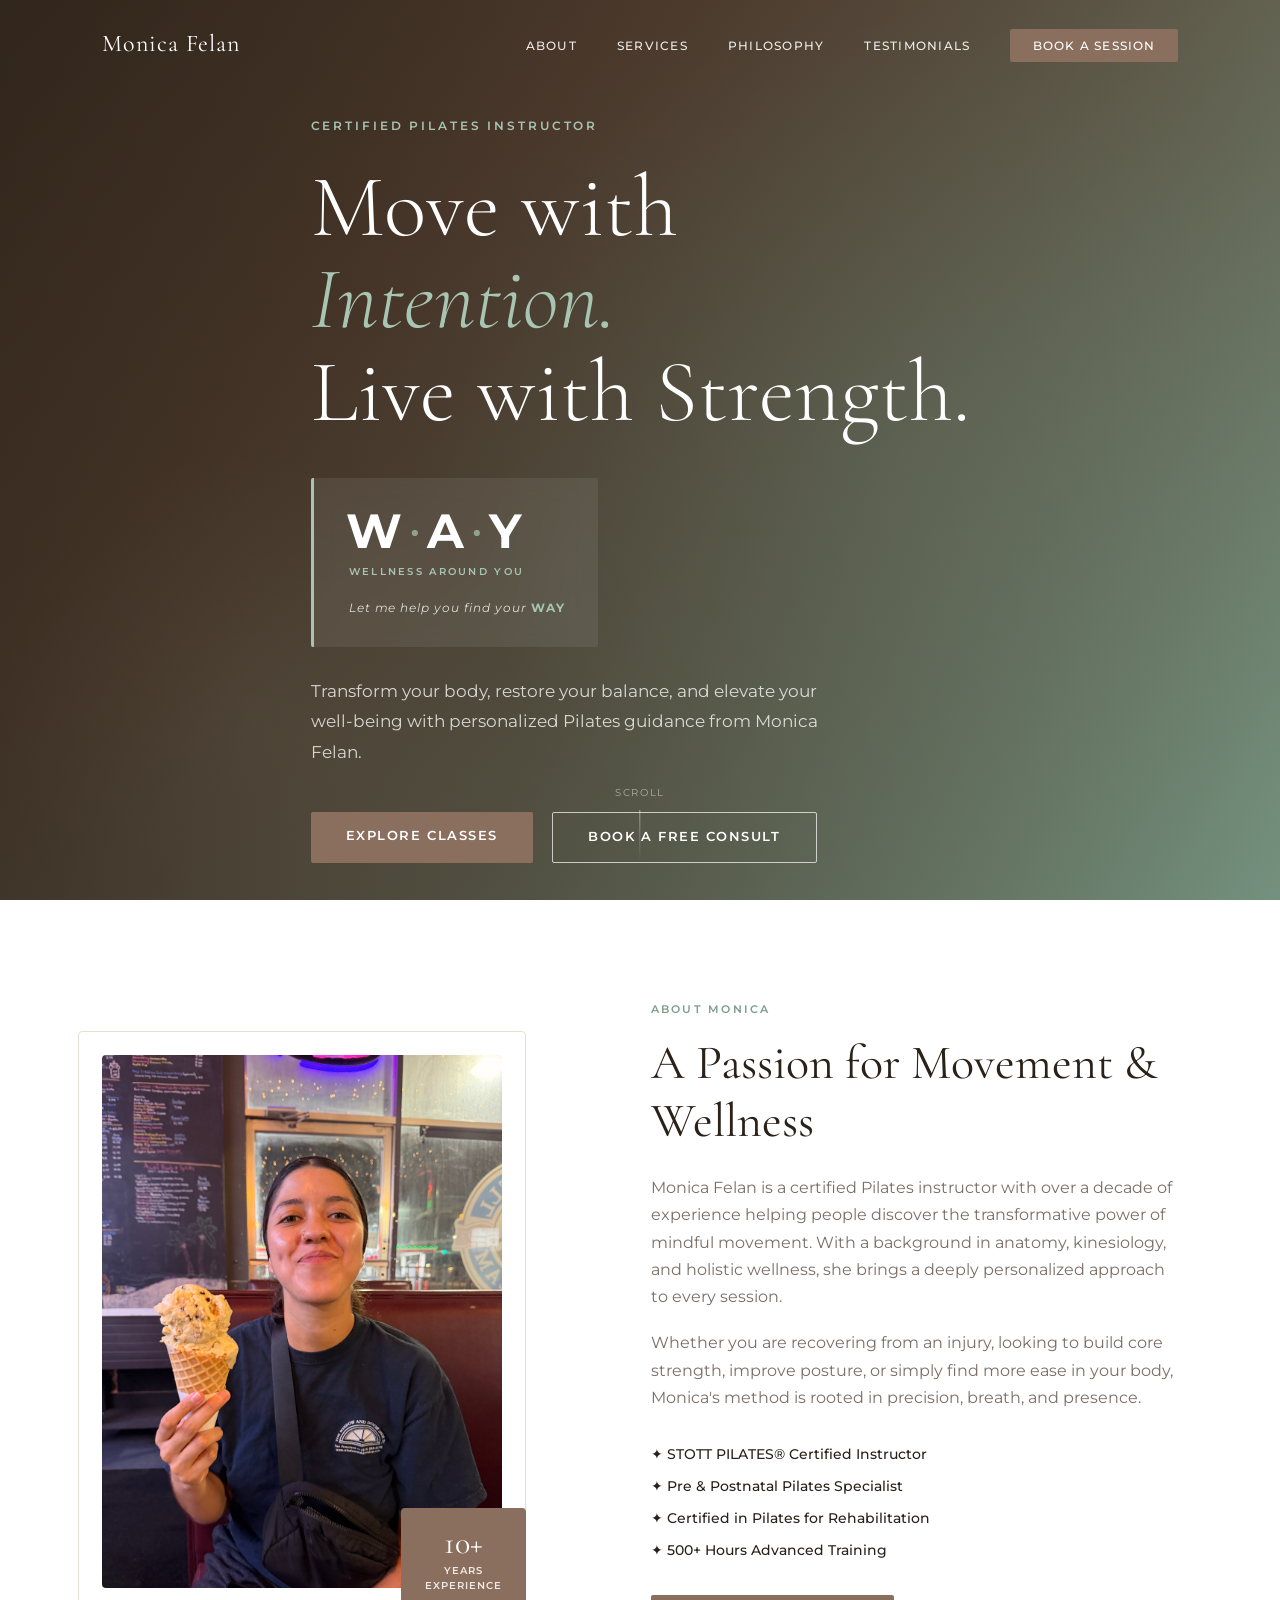
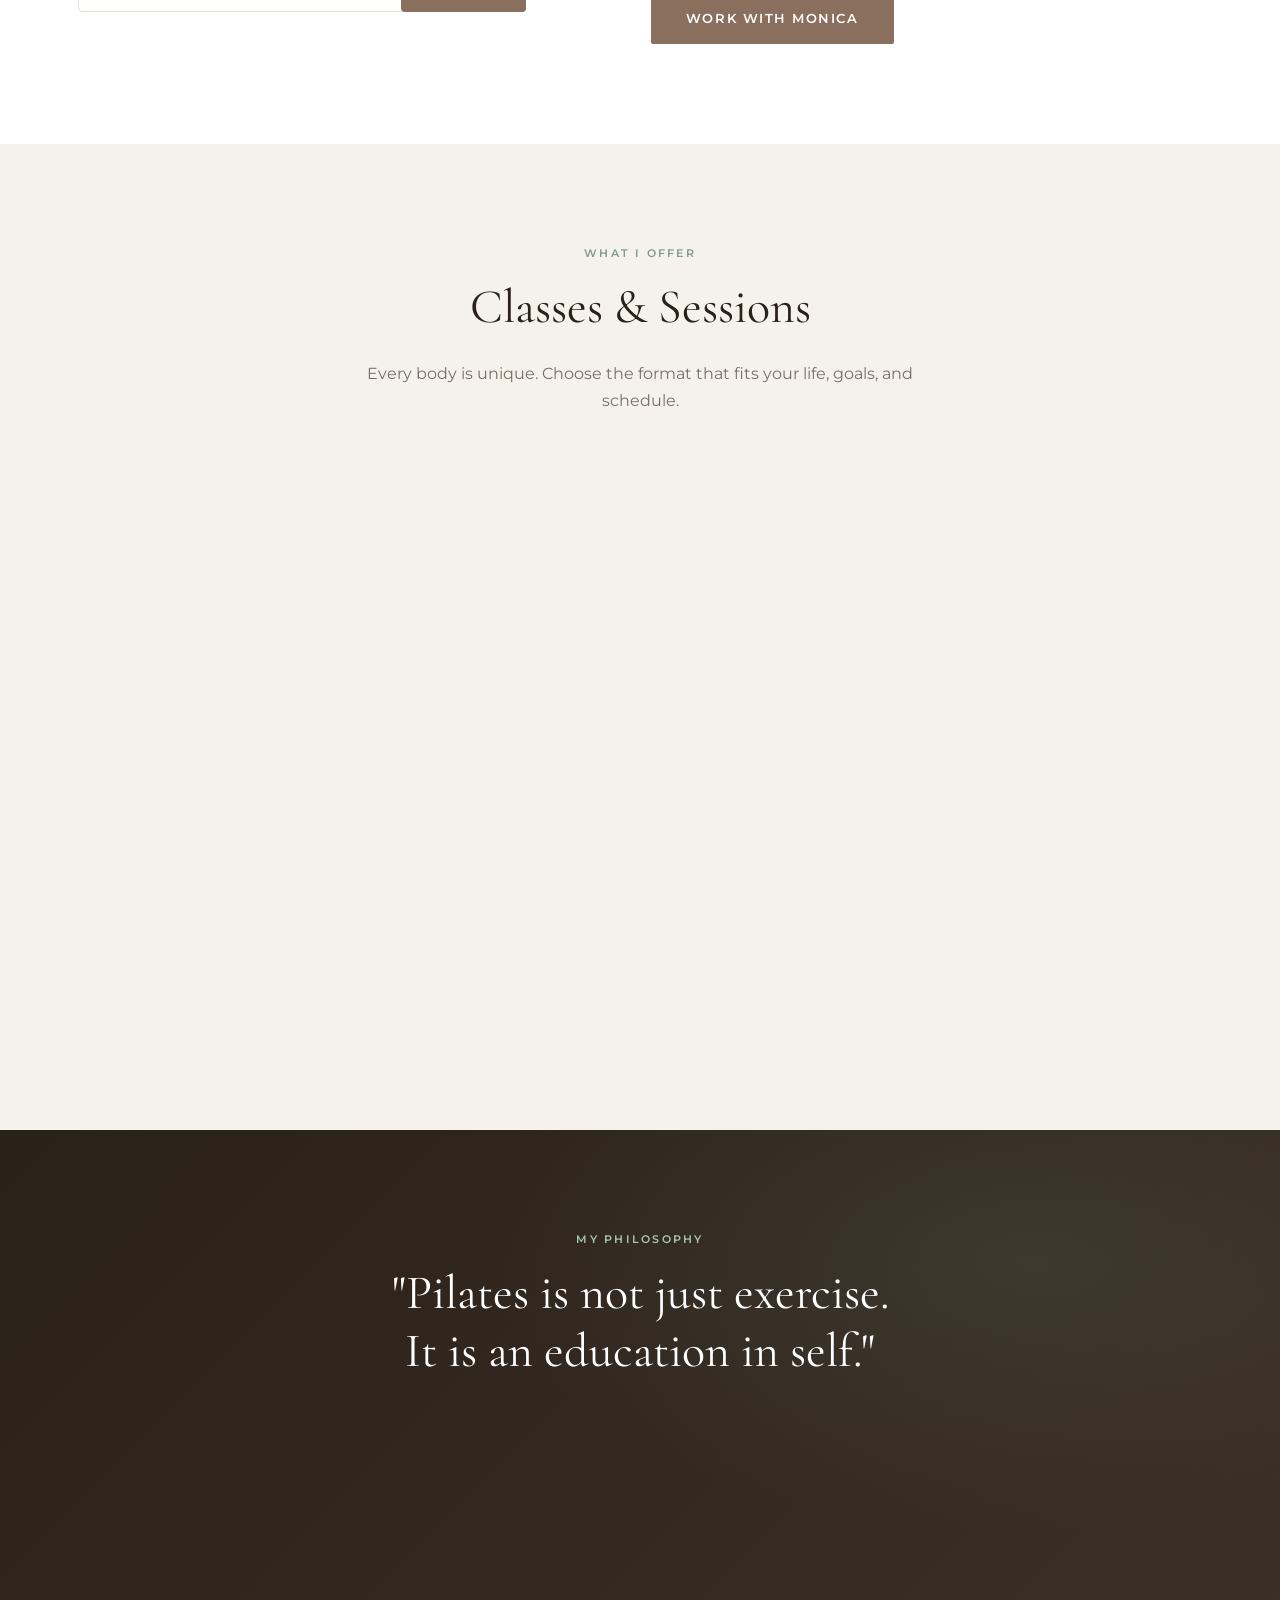
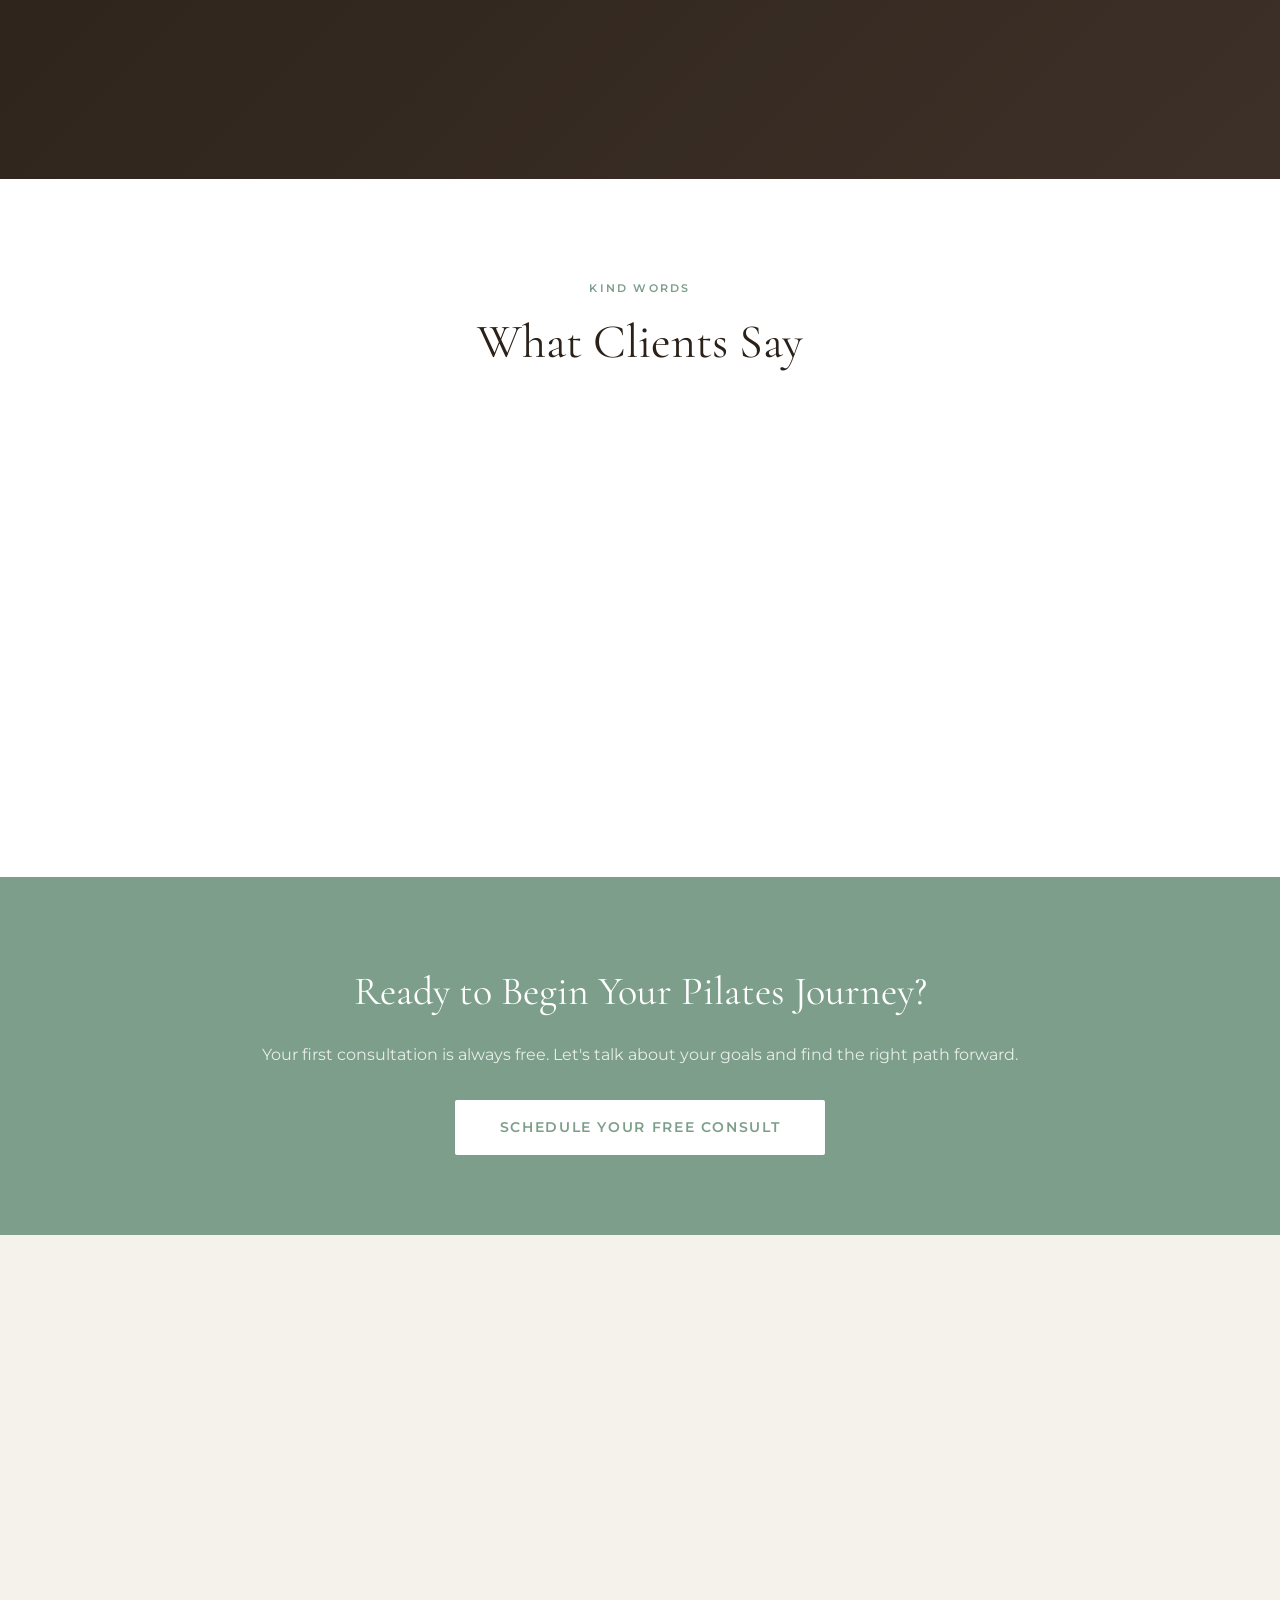
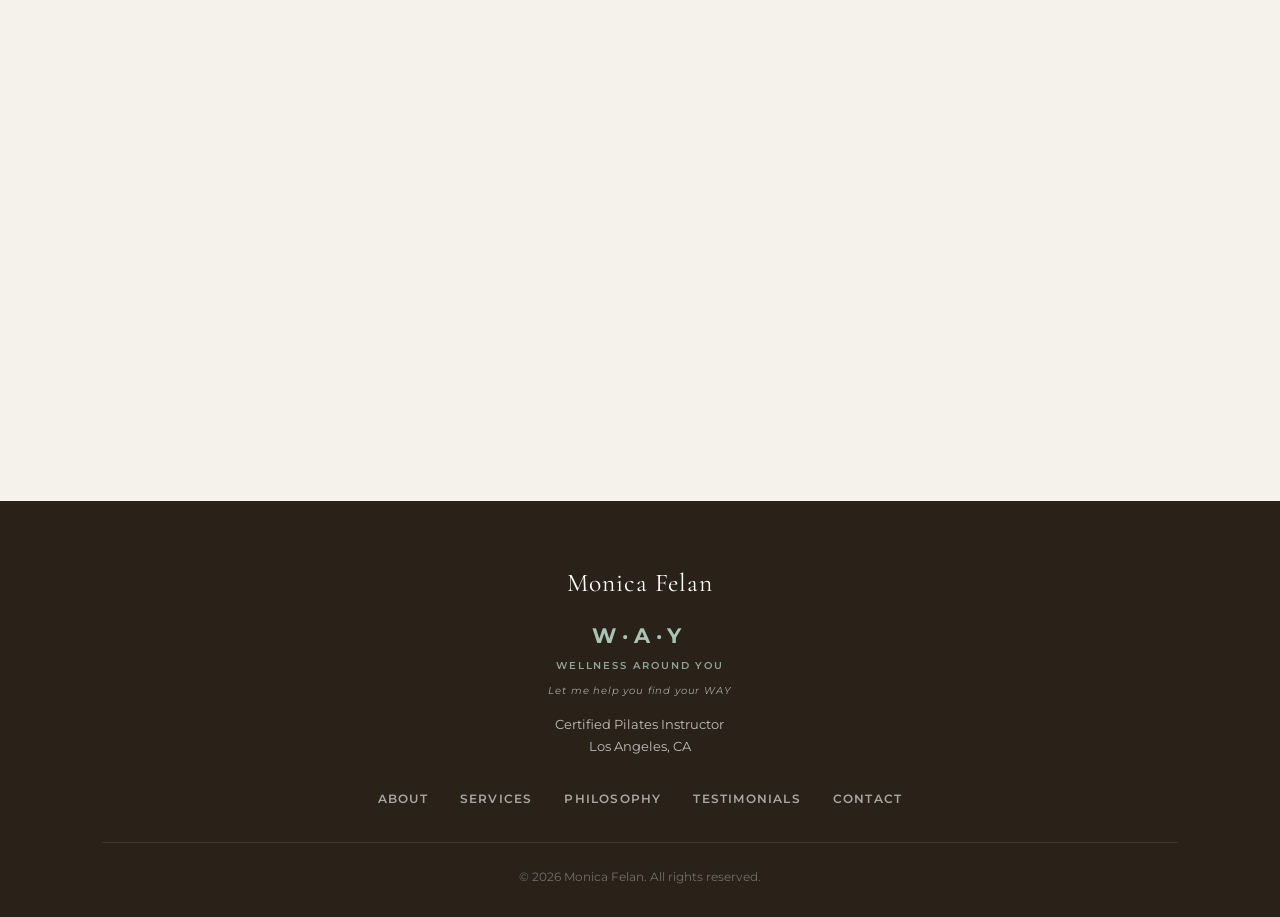
==== commit 8a8c02b7: "Fix acronym to W·A·Y (Wellness Around You) instead of A·W·A·Y" ====
--- a/index.html
+++ b/index.html
@@ -37,8 +37,6 @@
       <h1 class="hero-title">Move with<br /><em>Intention.</em><br />Live with Strength.</h1>
       <div class="hero-slogan">
         <div class="slogan-acronym">
-          <span class="acronym-letter">A</span>
-          <span class="acronym-dot">·</span>
           <span class="acronym-letter">W</span>
           <span class="acronym-dot">·</span>
           <span class="acronym-letter">A</span>
@@ -292,7 +290,7 @@
       <div class="footer-brand">
         <a href="#home" class="logo">Monica Felan</a>
         <div class="footer-acronym">
-          <span class="footer-away">A·W·A·Y</span>
+          <span class="footer-away">W·A·Y</span>
           <span class="footer-meaning">Wellness Around You</span>
           <span class="footer-tagline">Let me help you find your WAY</span>
         </div>
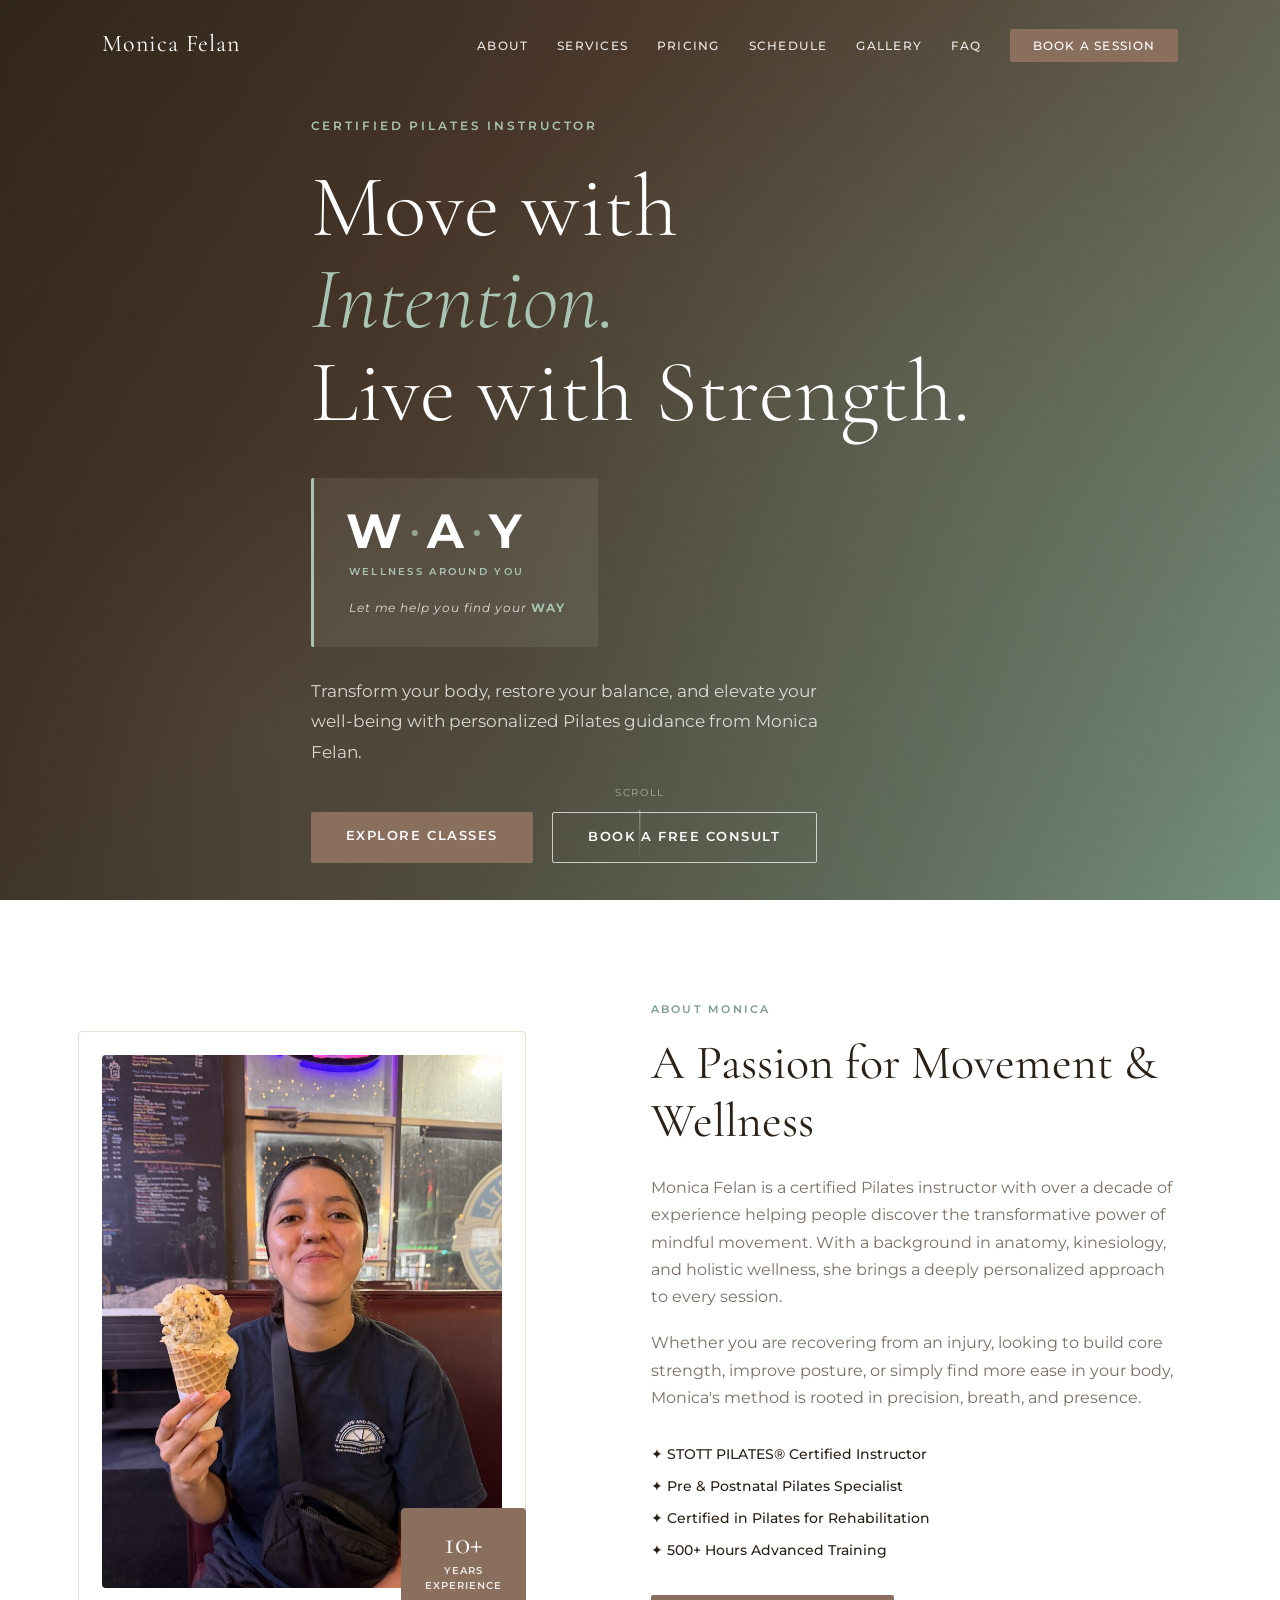
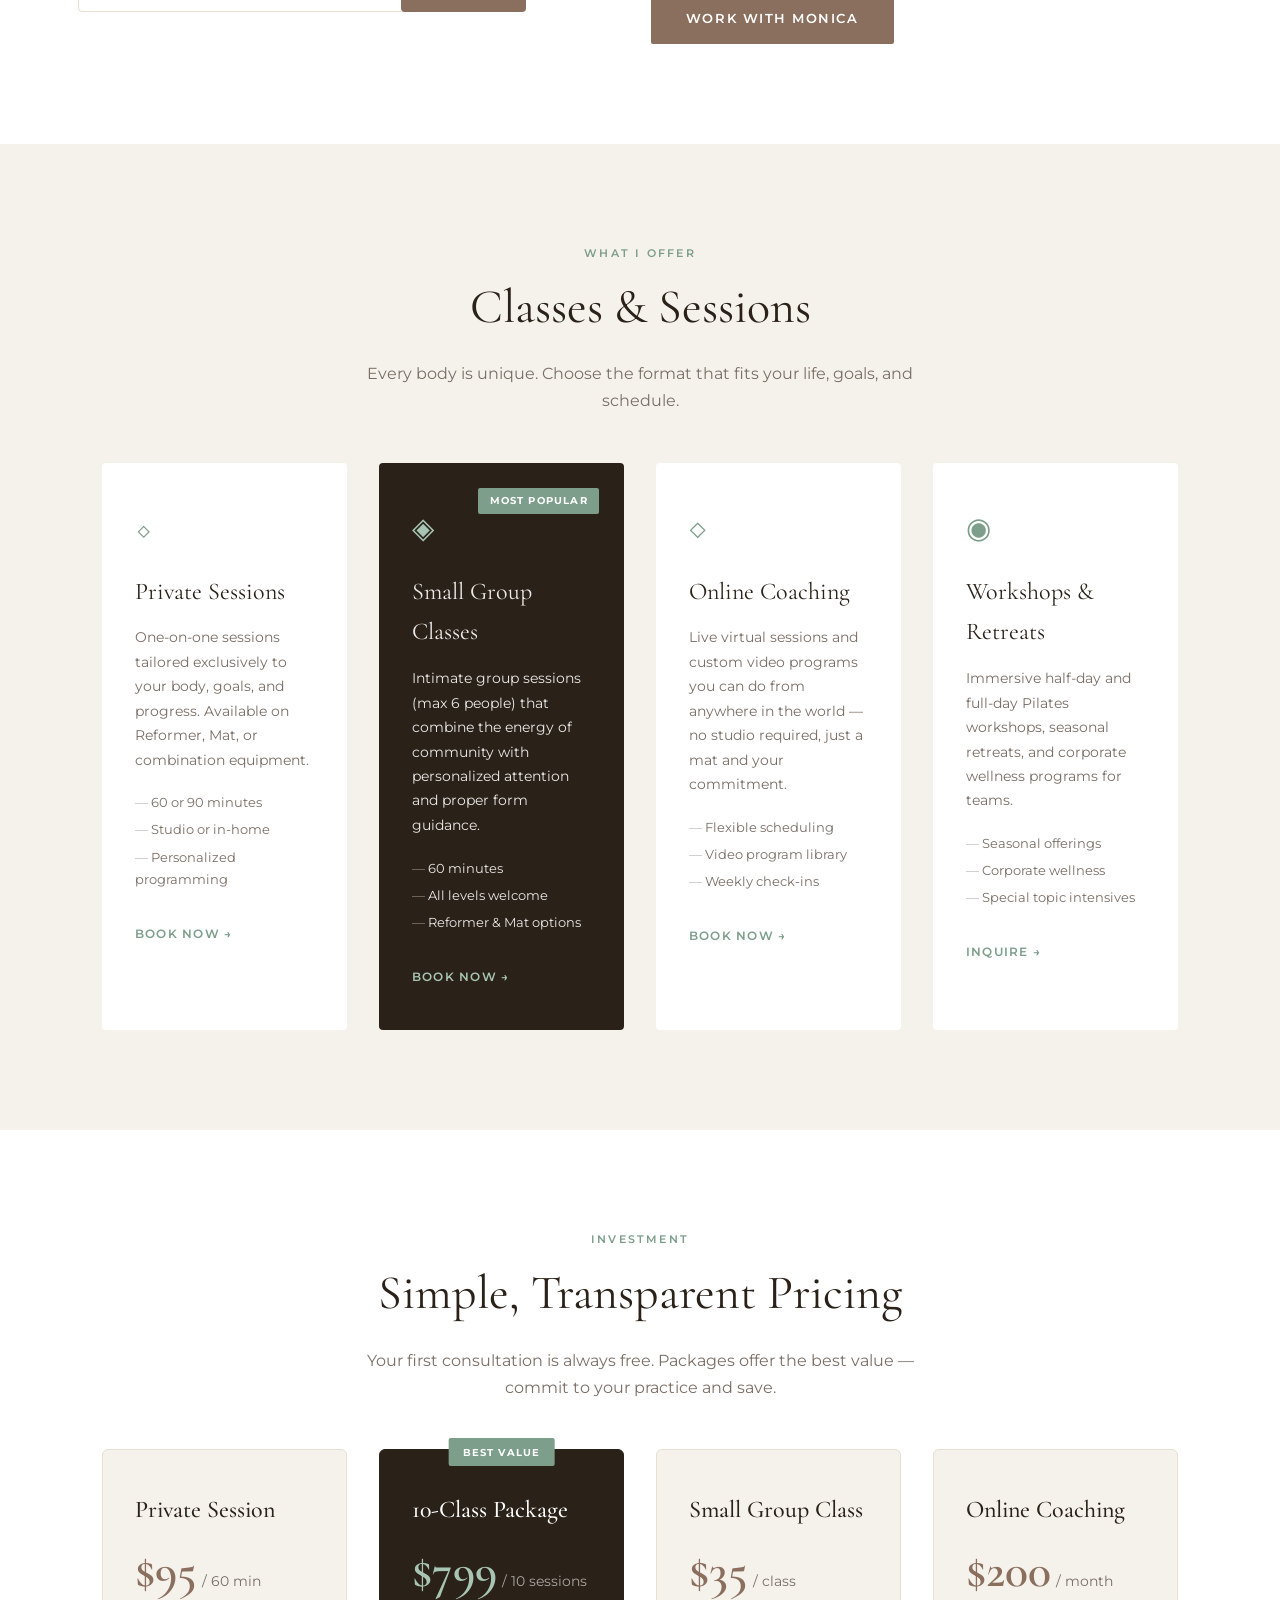
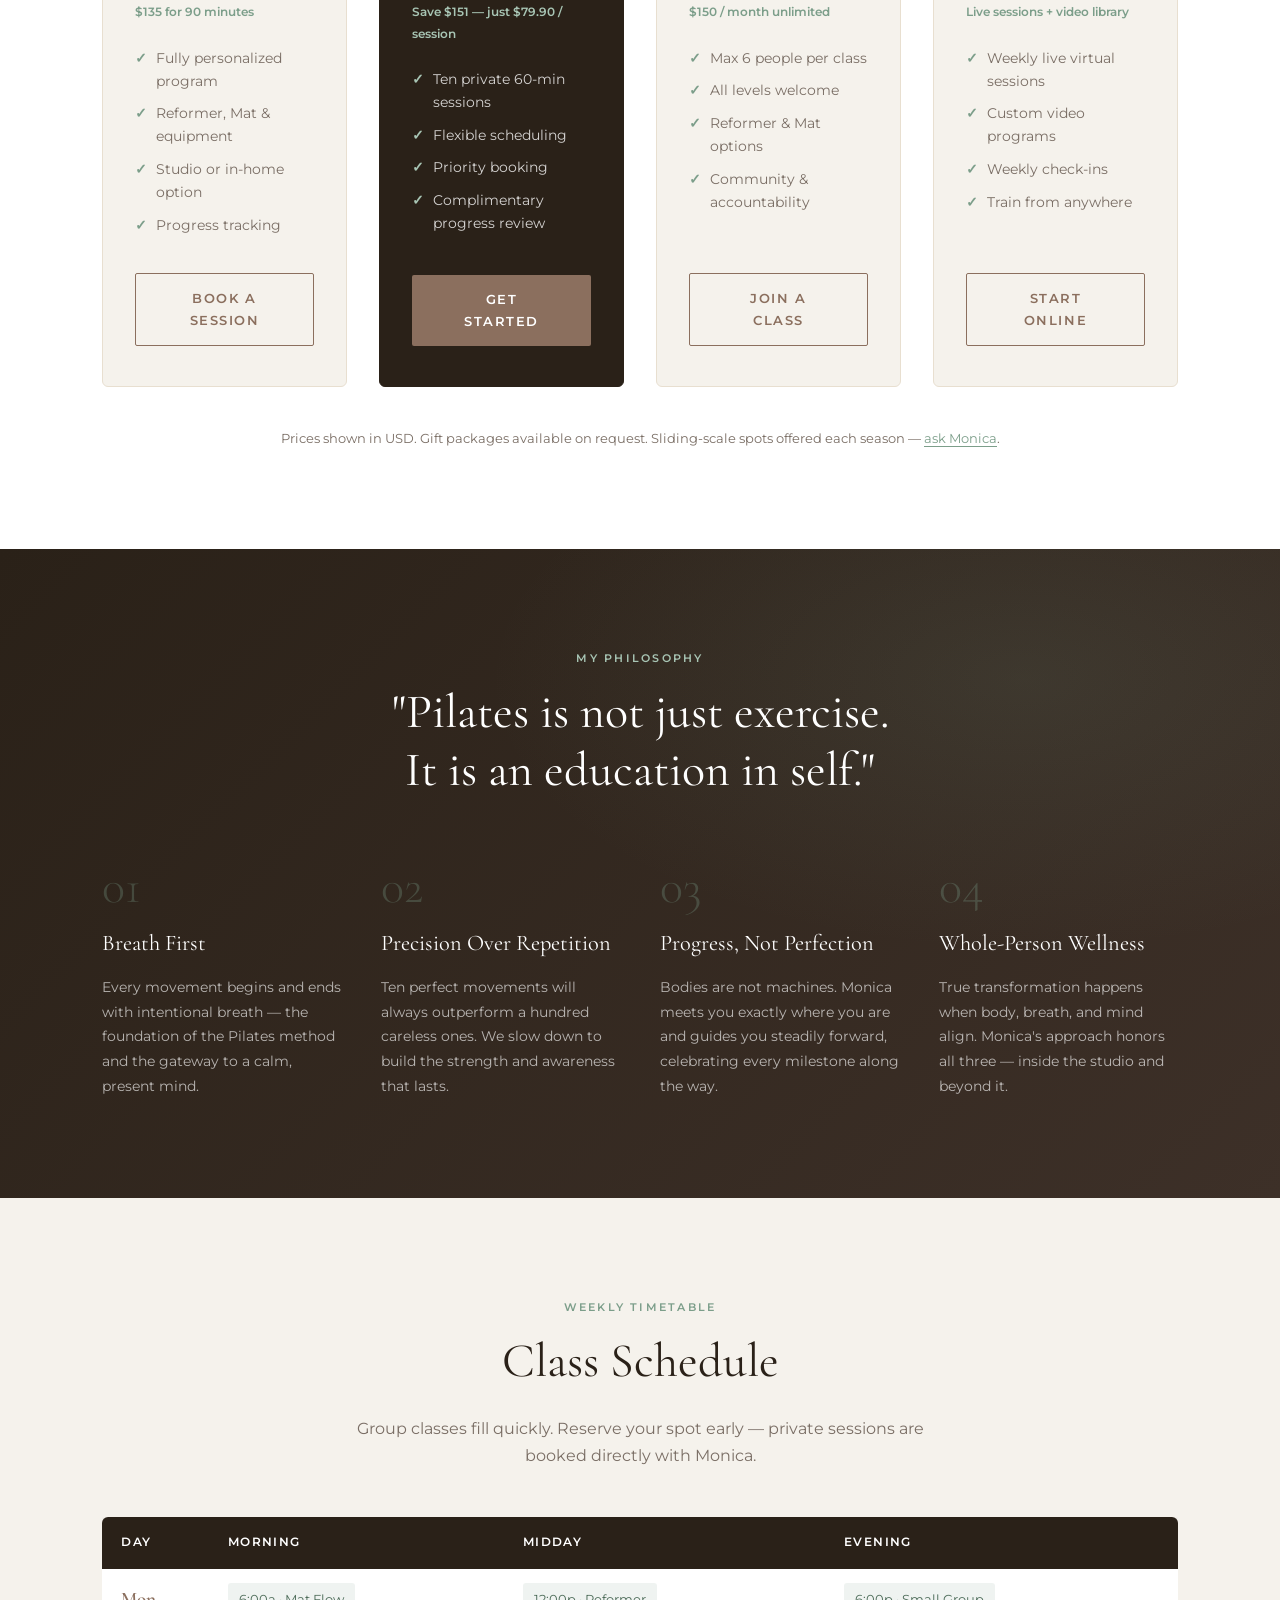
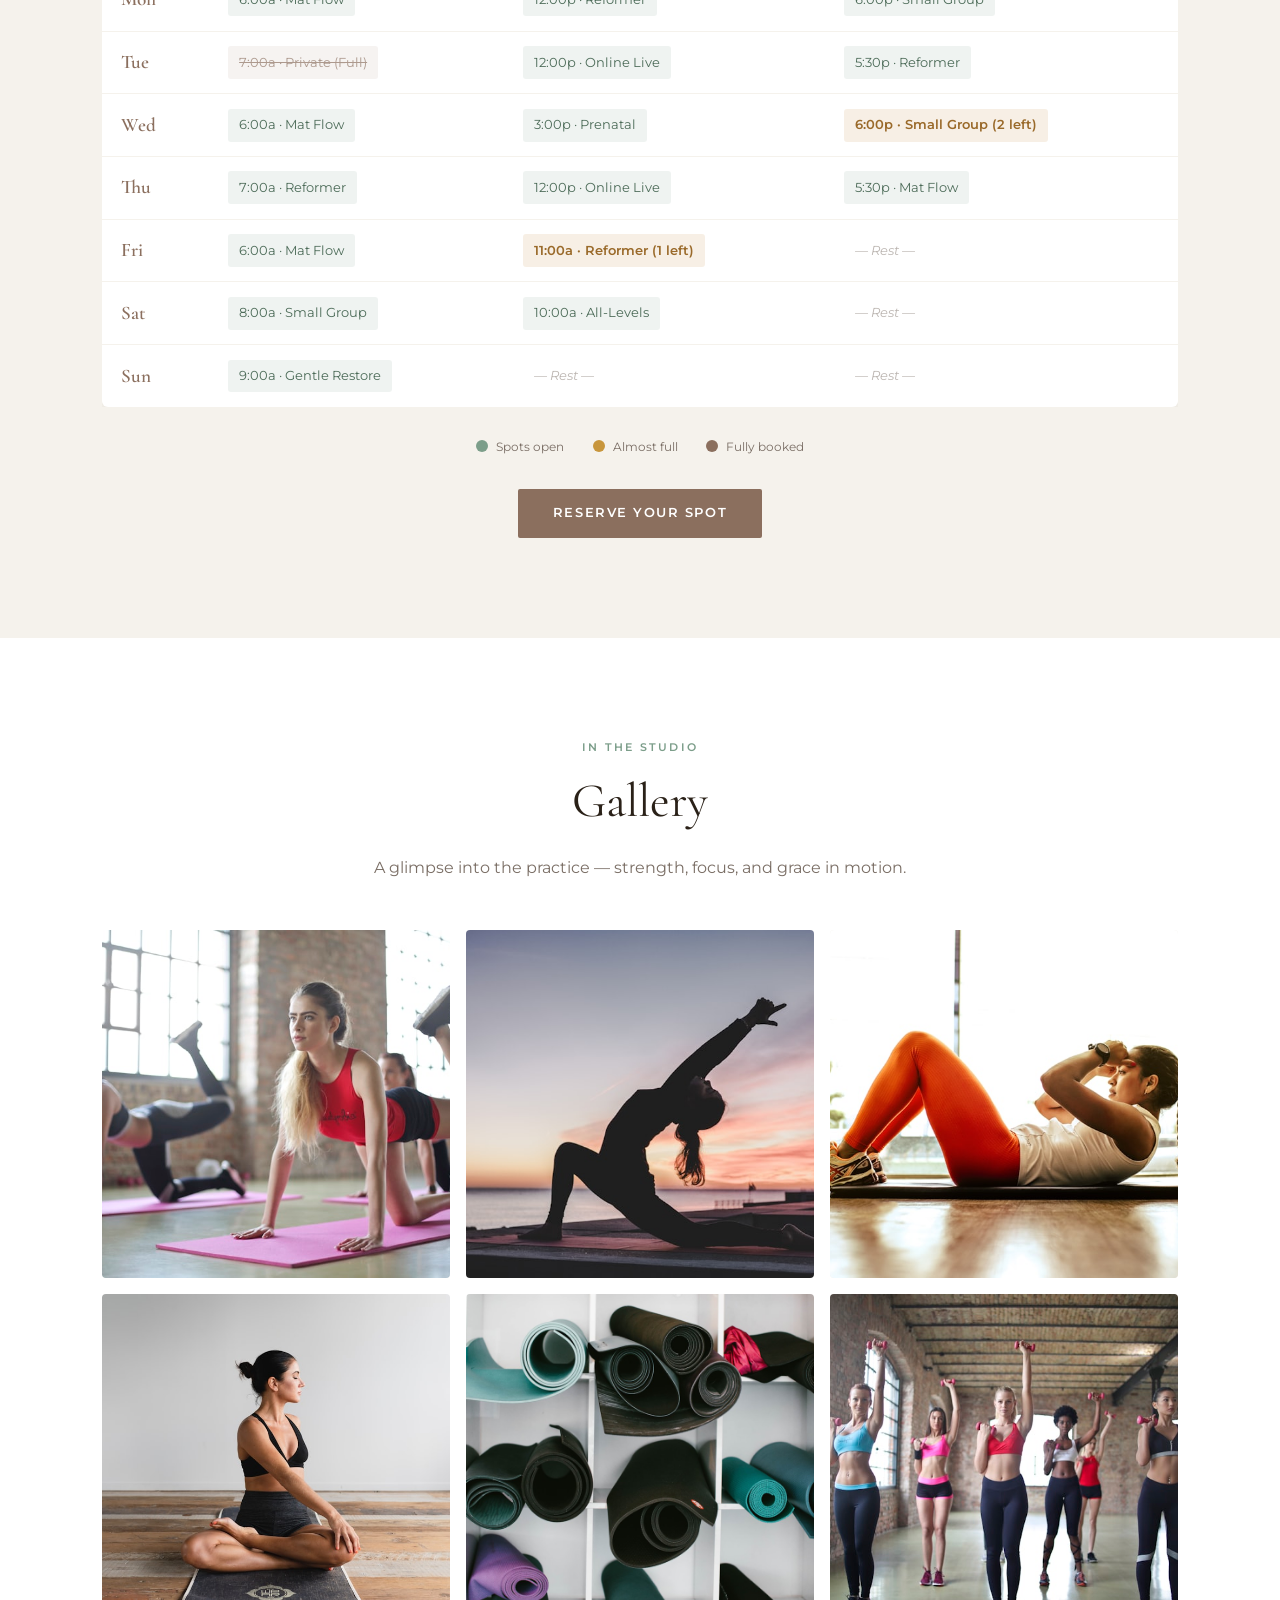
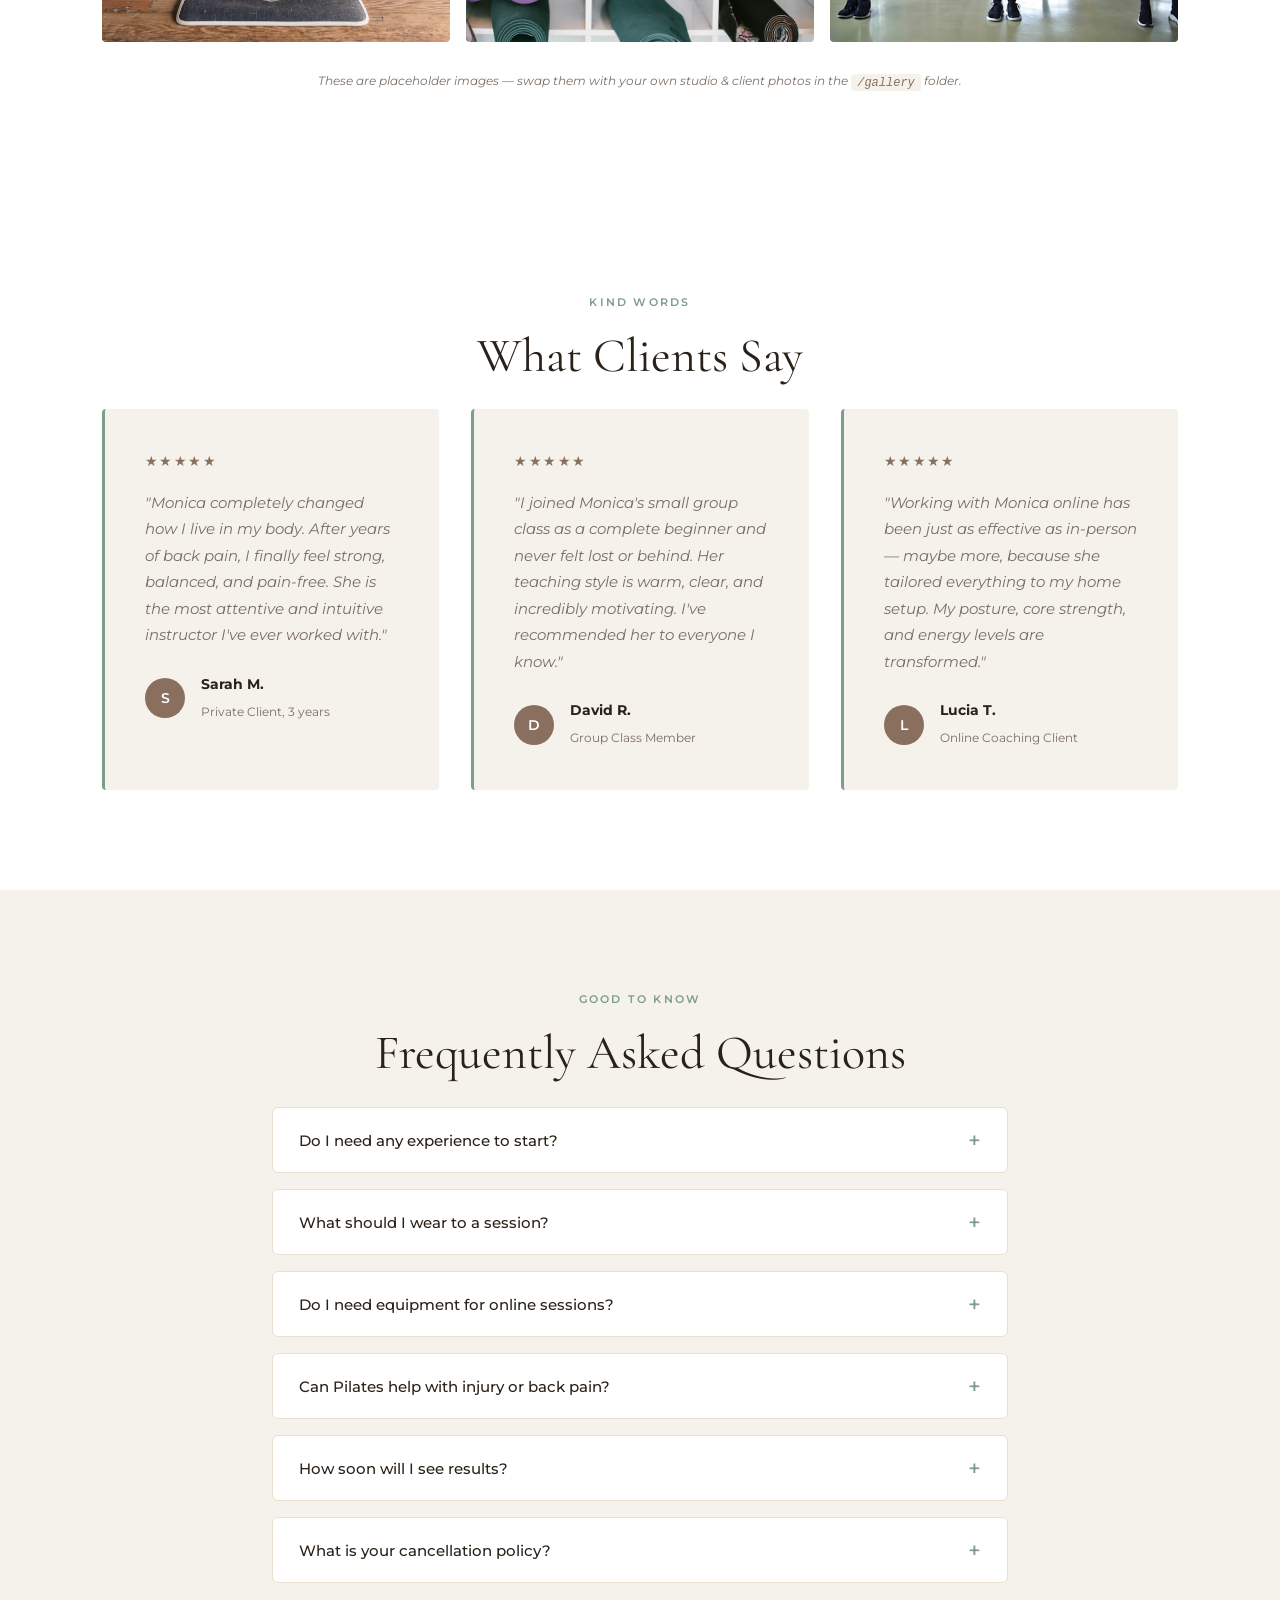
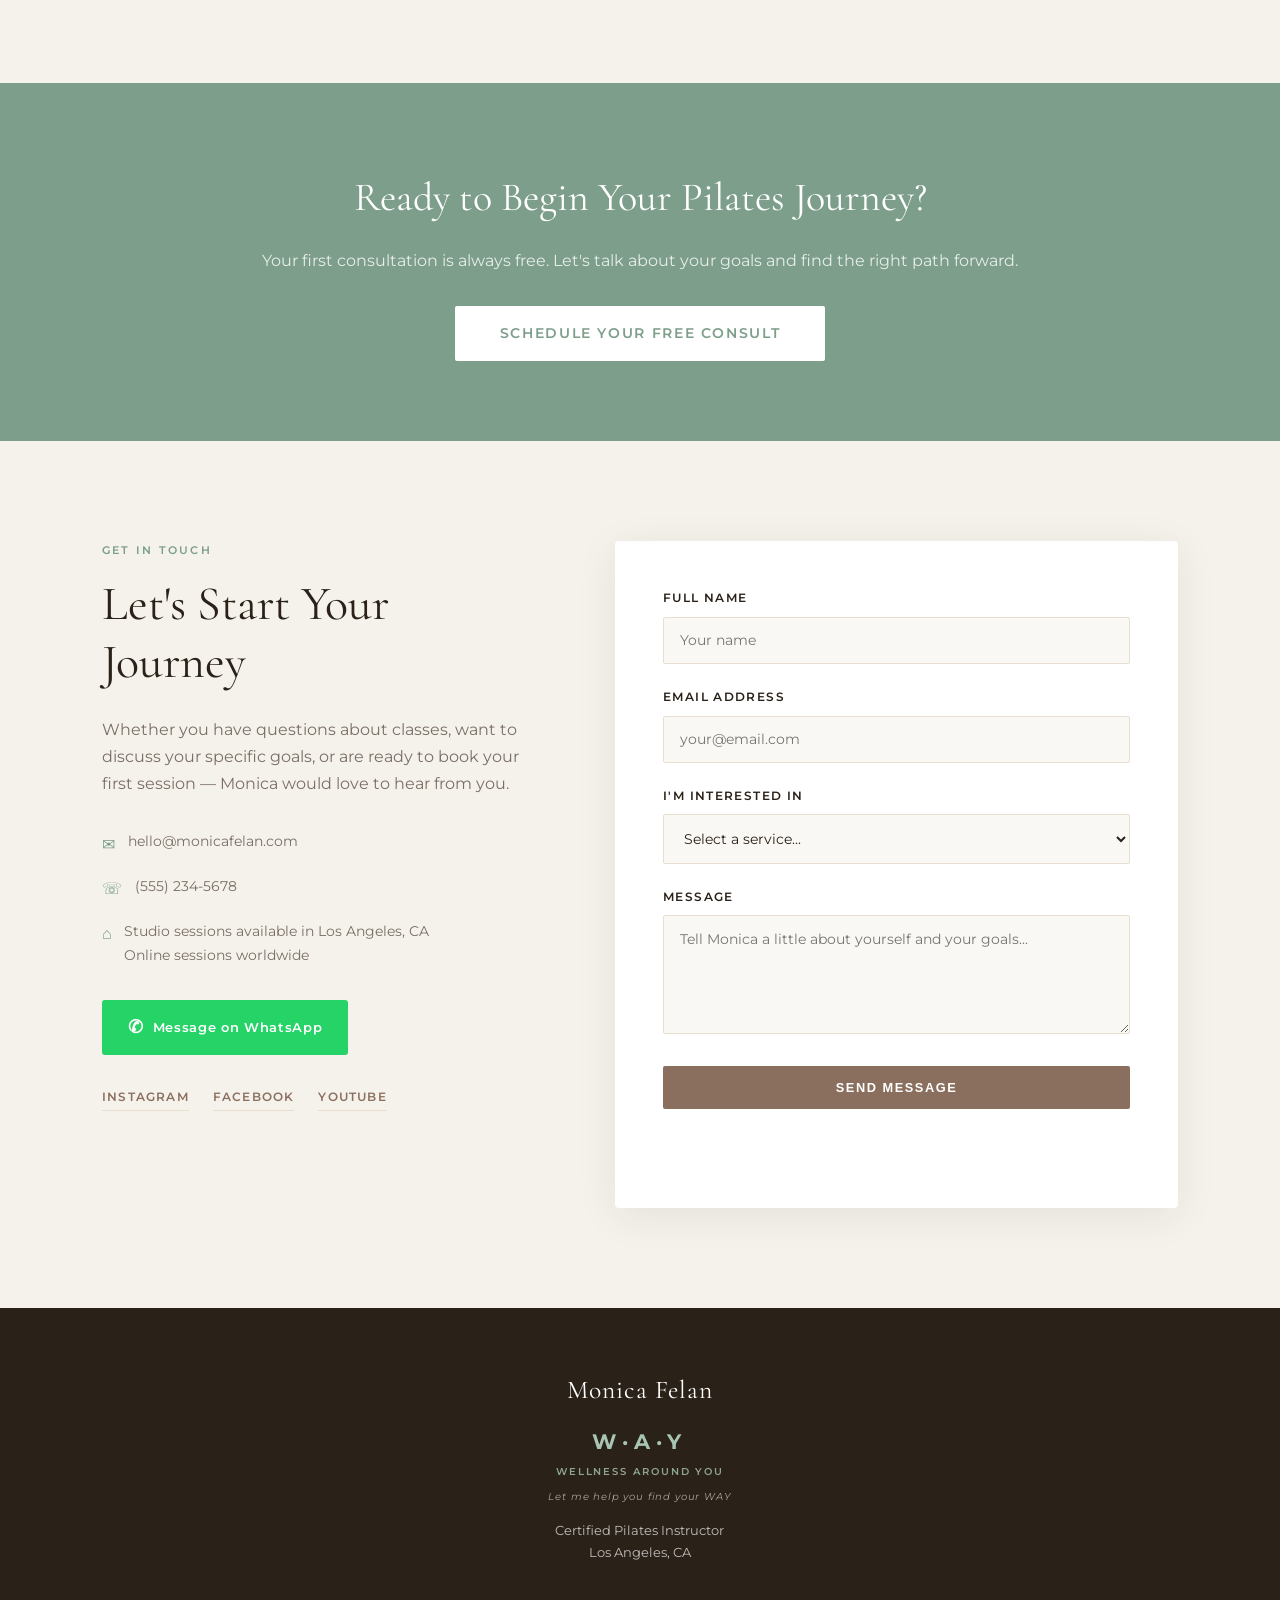
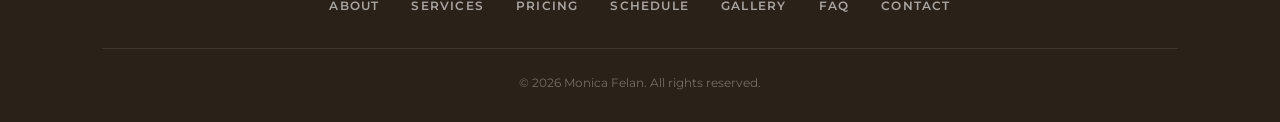
==== commit 387a0702: "Pro Polish upgrade: pricing, schedule, gallery+lightbox, FAQ, SEO, favicon, WhatsApp, back-to-top, c" ====
--- a/index.html
+++ b/index.html
@@ -3,31 +3,81 @@
 <head>
   <meta charset="UTF-8" />
   <meta name="viewport" content="width=device-width, initial-scale=1.0" />
-  <title>Monica Felan | Pilates Instructor</title>
-  <meta name="description" content="Transform your body and mind with Monica Felan, certified Pilates instructor. Private sessions, group classes, and online coaching available." />
+  <title>Monica Felan | Certified Pilates Instructor in Los Angeles — W.A.Y</title>
+  <meta name="description" content="Transform your body and mind with Monica Felan, certified Pilates instructor in Los Angeles. Private sessions, small group classes, online coaching, and workshops. W.A.Y — Wellness Around You." />
+  <meta name="keywords" content="pilates los angeles, certified pilates instructor, reformer pilates LA, private pilates, online pilates coaching, Monica Felan, wellness around you" />
+  <meta name="author" content="Monica Felan" />
+  <link rel="canonical" href="https://josh986.github.io/monica-felan-portfolio/" />
+
+  <!-- Open Graph / Social -->
+  <meta property="og:type" content="website" />
+  <meta property="og:title" content="Monica Felan | Certified Pilates Instructor — W.A.Y" />
+  <meta property="og:description" content="Wellness Around You. Let me help you find your WAY. Private sessions, group classes, online coaching, and workshops with certified Pilates instructor Monica Felan." />
+  <meta property="og:image" content="https://josh986.github.io/monica-felan-portfolio/monica-profile.jpg" />
+  <meta property="og:url" content="https://josh986.github.io/monica-felan-portfolio/" />
+  <meta name="twitter:card" content="summary_large_image" />
+  <meta name="twitter:title" content="Monica Felan | Certified Pilates Instructor — W.A.Y" />
+  <meta name="twitter:description" content="Wellness Around You. Let me help you find your WAY." />
+  <meta name="twitter:image" content="https://josh986.github.io/monica-felan-portfolio/monica-profile.jpg" />
+  <meta name="theme-color" content="#2a2118" />
+
+  <!-- Favicon -->
+  <link rel="icon" type="image/svg+xml" href="favicon.svg" />
+
   <link rel="preconnect" href="https://fonts.googleapis.com" />
   <link rel="preconnect" href="https://fonts.gstatic.com" crossorigin />
-  <link href="https://fonts.googleapis.com/css2?family=Cormorant+Garamond:ital,wght@0,300;0,400;0,500;1,300;1,400&family=Montserrat:wght@300;400;500;600&display=swap" rel="stylesheet" />
+  <link href="https://fonts.googleapis.com/css2?family=Cormorant+Garamond:ital,wght@0,300;0,400;0,500;1,300;1,400&family=Montserrat:wght@300;400;500;600;700&display=swap" rel="stylesheet" />
   <link rel="stylesheet" href="style.css" />
+
+  <!-- Structured Data: LocalBusiness -->
+  <script type="application/ld+json">
+  {
+    "@context": "https://schema.org",
+    "@type": "HealthAndBeautyBusiness",
+    "name": "Monica Felan Pilates — W.A.Y (Wellness Around You)",
+    "description": "Certified Pilates instructor offering private sessions, small group classes, online coaching, and workshops in Los Angeles and worldwide online.",
+    "image": "https://josh986.github.io/monica-felan-portfolio/monica-profile.jpg",
+    "url": "https://josh986.github.io/monica-felan-portfolio/",
+    "telephone": "+1-555-234-5678",
+    "email": "hello@monicafelan.com",
+    "slogan": "Wellness Around You — Let me help you find your WAY",
+    "address": {
+      "@type": "PostalAddress",
+      "addressLocality": "Los Angeles",
+      "addressRegion": "CA",
+      "addressCountry": "US"
+    },
+    "priceRange": "$$",
+    "areaServed": "Worldwide (online) & Los Angeles (in-person)",
+    "founder": { "@type": "Person", "name": "Monica Felan" }
+  }
+  </script>
 </head>
 <body>
+
+  <!-- SKIP LINK -->
+  <a href="#main" class="skip-link">Skip to content</a>
 
   <!-- NAV -->
   <nav class="navbar" id="navbar">
     <div class="nav-inner">
       <a href="#home" class="logo">Monica Felan</a>
-      <button class="hamburger" id="hamburger" aria-label="Toggle menu">
+      <button class="hamburger" id="hamburger" aria-label="Toggle menu" aria-expanded="false">
         <span></span><span></span><span></span>
       </button>
       <ul class="nav-links" id="nav-links">
         <li><a href="#about">About</a></li>
         <li><a href="#services">Services</a></li>
-        <li><a href="#philosophy">Philosophy</a></li>
-        <li><a href="#testimonials">Testimonials</a></li>
+        <li><a href="#pricing">Pricing</a></li>
+        <li><a href="#schedule">Schedule</a></li>
+        <li><a href="#gallery">Gallery</a></li>
+        <li><a href="#faq">FAQ</a></li>
         <li><a href="#contact" class="btn-nav">Book a Session</a></li>
       </ul>
     </div>
   </nav>
+
+  <main id="main">
 
   <!-- HERO -->
   <section class="hero" id="home">
@@ -63,7 +113,7 @@
     <div class="container about-grid">
       <div class="about-img-wrap">
         <div class="about-img-frame">
-          <img src="monica-profile.jpg" alt="Monica Felan - Pilates Instructor" class="about-img" />
+          <img src="monica-profile.jpg" alt="Monica Felan, certified Pilates instructor" class="about-img" width="750" height="1000" />
           <div class="about-badge">
             <span class="badge-num">10+</span>
             <span class="badge-text">Years<br/>Experience</span>
@@ -142,6 +192,67 @@
     </div>
   </section>
 
+  <!-- PRICING -->
+  <section class="pricing section" id="pricing">
+    <div class="container">
+      <span class="section-label center">Investment</span>
+      <h2 class="section-title center">Simple, Transparent Pricing</h2>
+      <p class="section-desc center">Your first consultation is always free. Packages offer the best value — commit to your practice and save.</p>
+      <div class="pricing-grid">
+        <div class="price-card">
+          <h3>Private Session</h3>
+          <div class="price"><span class="price-amount">$95</span><span class="price-unit">/ 60 min</span></div>
+          <p class="price-note">$135 for 90 minutes</p>
+          <ul class="price-features">
+            <li>Fully personalized program</li>
+            <li>Reformer, Mat &amp; equipment</li>
+            <li>Studio or in-home option</li>
+            <li>Progress tracking</li>
+          </ul>
+          <a href="#contact" class="btn-outline dark">Book a Session</a>
+        </div>
+        <div class="price-card highlight">
+          <div class="price-badge">Best Value</div>
+          <h3>10-Class Package</h3>
+          <div class="price"><span class="price-amount">$799</span><span class="price-unit">/ 10 sessions</span></div>
+          <p class="price-note">Save $151 — just $79.90 / session</p>
+          <ul class="price-features">
+            <li>Ten private 60-min sessions</li>
+            <li>Flexible scheduling</li>
+            <li>Priority booking</li>
+            <li>Complimentary progress review</li>
+          </ul>
+          <a href="#contact" class="btn-primary full">Get Started</a>
+        </div>
+        <div class="price-card">
+          <h3>Small Group Class</h3>
+          <div class="price"><span class="price-amount">$35</span><span class="price-unit">/ class</span></div>
+          <p class="price-note">$150 / month unlimited</p>
+          <ul class="price-features">
+            <li>Max 6 people per class</li>
+            <li>All levels welcome</li>
+            <li>Reformer &amp; Mat options</li>
+            <li>Community &amp; accountability</li>
+          </ul>
+          <a href="#contact" class="btn-outline dark">Join a Class</a>
+        </div>
+        <div class="price-card">
+          <h3>Online Coaching</h3>
+          <div class="price"><span class="price-amount">$200</span><span class="price-unit">/ month</span></div>
+          <p class="price-note">Live sessions + video library</p>
+          <ul class="price-features">
+            <li>Weekly live virtual sessions</li>
+            <li>Custom video programs</li>
+            <li>Weekly check-ins</li>
+            <li>Train from anywhere</li>
+          </ul>
+          <a href="#contact" class="btn-outline dark">Start Online</a>
+        </div>
+      </div>
+      <p class="pricing-footnote">Prices shown in USD. Gift packages available on request. Sliding-scale spots offered each season — <a href="#contact">ask Monica</a>.</p>
+    </div>
+  </section>
+
   <!-- PHILOSOPHY -->
   <section class="philosophy section" id="philosophy">
     <div class="philosophy-bg"></div>
@@ -172,6 +283,110 @@
       </div>
     </div>
   </section>
+
+  <!-- SCHEDULE -->
+  <section class="schedule section" id="schedule">
+    <div class="container">
+      <span class="section-label center">Weekly Timetable</span>
+      <h2 class="section-title center">Class Schedule</h2>
+      <p class="section-desc center">Group classes fill quickly. Reserve your spot early — private sessions are booked directly with Monica.</p>
+      <div class="schedule-wrap">
+        <table class="schedule-table">
+          <thead>
+            <tr><th>Day</th><th>Morning</th><th>Midday</th><th>Evening</th></tr>
+          </thead>
+          <tbody>
+            <tr>
+              <td class="day">Mon</td>
+              <td><span class="slot open">6:00a · Mat Flow</span></td>
+              <td><span class="slot open">12:00p · Reformer</span></td>
+              <td><span class="slot open">6:00p · Small Group</span></td>
+            </tr>
+            <tr>
+              <td class="day">Tue</td>
+              <td><span class="slot full">7:00a · Private (Full)</span></td>
+              <td><span class="slot open">12:00p · Online Live</span></td>
+              <td><span class="slot open">5:30p · Reformer</span></td>
+            </tr>
+            <tr>
+              <td class="day">Wed</td>
+              <td><span class="slot open">6:00a · Mat Flow</span></td>
+              <td><span class="slot open">3:00p · Prenatal</span></td>
+              <td><span class="slot few">6:00p · Small Group (2 left)</span></td>
+            </tr>
+            <tr>
+              <td class="day">Thu</td>
+              <td><span class="slot open">7:00a · Reformer</span></td>
+              <td><span class="slot open">12:00p · Online Live</span></td>
+              <td><span class="slot open">5:30p · Mat Flow</span></td>
+            </tr>
+            <tr>
+              <td class="day">Fri</td>
+              <td><span class="slot open">6:00a · Mat Flow</span></td>
+              <td><span class="slot few">11:00a · Reformer (1 left)</span></td>
+              <td><span class="slot rest">— Rest —</span></td>
+            </tr>
+            <tr>
+              <td class="day">Sat</td>
+              <td><span class="slot open">8:00a · Small Group</span></td>
+              <td><span class="slot open">10:00a · All-Levels</span></td>
+              <td><span class="slot rest">— Rest —</span></td>
+            </tr>
+            <tr>
+              <td class="day">Sun</td>
+              <td><span class="slot open">9:00a · Gentle Restore</span></td>
+              <td><span class="slot rest">— Rest —</span></td>
+              <td><span class="slot rest">— Rest —</span></td>
+            </tr>
+          </tbody>
+        </table>
+      </div>
+      <div class="schedule-legend">
+        <span><i class="dot open"></i> Spots open</span>
+        <span><i class="dot few"></i> Almost full</span>
+        <span><i class="dot full"></i> Fully booked</span>
+      </div>
+      <div class="schedule-cta"><a href="#contact" class="btn-primary">Reserve Your Spot</a></div>
+    </div>
+  </section>
+
+  <!-- GALLERY -->
+  <section class="gallery section" id="gallery">
+    <div class="container">
+      <span class="section-label center">In the Studio</span>
+      <h2 class="section-title center">Gallery</h2>
+      <p class="section-desc center">A glimpse into the practice — strength, focus, and grace in motion.</p>
+      <div class="gallery-grid">
+        <button class="gallery-item" data-full="gallery/g1.jpg" aria-label="View photo">
+          <img src="gallery/g1.jpg" alt="Pilates practice" loading="lazy" width="800" height="533" />
+        </button>
+        <button class="gallery-item" data-full="gallery/g2.jpg" aria-label="View photo">
+          <img src="gallery/g2.jpg" alt="Reformer session" loading="lazy" width="800" height="504" />
+        </button>
+        <button class="gallery-item" data-full="gallery/g3.jpg" aria-label="View photo">
+          <img src="gallery/g3.jpg" alt="Mat class" loading="lazy" width="800" height="533" />
+        </button>
+        <button class="gallery-item" data-full="gallery/g4.jpg" aria-label="View photo">
+          <img src="gallery/g4.jpg" alt="Stretch and mobility" loading="lazy" width="800" height="640" />
+        </button>
+        <button class="gallery-item" data-full="gallery/g5.jpg" aria-label="View photo">
+          <img src="gallery/g5.jpg" alt="Core strength work" loading="lazy" width="800" height="800" />
+        </button>
+        <button class="gallery-item" data-full="gallery/g6.jpg" aria-label="View photo">
+          <img src="gallery/g6.jpg" alt="Studio wellness" loading="lazy" width="800" height="533" />
+        </button>
+      </div>
+      <p class="gallery-note">These are placeholder images — swap them with your own studio &amp; client photos in the <code>/gallery</code> folder.</p>
+    </div>
+  </section>
+
+  <!-- LIGHTBOX -->
+  <div class="lightbox" id="lightbox" aria-hidden="true">
+    <button class="lightbox-close" id="lightboxClose" aria-label="Close">&times;</button>
+    <button class="lightbox-nav prev" id="lightboxPrev" aria-label="Previous">&#8249;</button>
+    <img src="" alt="Gallery image enlarged" id="lightboxImg" />
+    <button class="lightbox-nav next" id="lightboxNext" aria-label="Next">&#8250;</button>
+  </div>
 
   <!-- TESTIMONIALS -->
   <section class="testimonials section" id="testimonials">
@@ -216,6 +431,58 @@
     </div>
   </section>
 
+  <!-- FAQ -->
+  <section class="faq section" id="faq">
+    <div class="container faq-container">
+      <span class="section-label center">Good to Know</span>
+      <h2 class="section-title center">Frequently Asked Questions</h2>
+      <div class="faq-list">
+        <div class="faq-item">
+          <button class="faq-question" aria-expanded="false">
+            <span>Do I need any experience to start?</span>
+            <span class="faq-icon">+</span>
+          </button>
+          <div class="faq-answer"><p>Not at all. Monica works with complete beginners through advanced practitioners. Every session meets you exactly where you are, and modifications are always offered.</p></div>
+        </div>
+        <div class="faq-item">
+          <button class="faq-question" aria-expanded="false">
+            <span>What should I wear to a session?</span>
+            <span class="faq-icon">+</span>
+          </button>
+          <div class="faq-answer"><p>Comfortable, form-fitting activewear that lets you move freely. Grip socks are recommended for Reformer and Mat work — Monica can advise on where to get a pair.</p></div>
+        </div>
+        <div class="faq-item">
+          <button class="faq-question" aria-expanded="false">
+            <span>Do I need equipment for online sessions?</span>
+            <span class="faq-icon">+</span>
+          </button>
+          <div class="faq-answer"><p>Just a mat and a little floor space to start. As you progress, Monica may suggest small, affordable props (a resistance band or light weights), but they're never required.</p></div>
+        </div>
+        <div class="faq-item">
+          <button class="faq-question" aria-expanded="false">
+            <span>Can Pilates help with injury or back pain?</span>
+            <span class="faq-icon">+</span>
+          </button>
+          <div class="faq-answer"><p>Yes — Monica is certified in Pilates for Rehabilitation and regularly works with clients recovering from injury or managing chronic pain. With clearance from your medical provider, she'll build a safe, progressive program for you.</p></div>
+        </div>
+        <div class="faq-item">
+          <button class="faq-question" aria-expanded="false">
+            <span>How soon will I see results?</span>
+            <span class="faq-icon">+</span>
+          </button>
+          <div class="faq-answer"><p>Most clients feel more aware and mobile within a few sessions. The classic Pilates saying holds true: "In 10 sessions you'll feel the difference, in 20 you'll see the difference, in 30 you'll have a whole new body."</p></div>
+        </div>
+        <div class="faq-item">
+          <button class="faq-question" aria-expanded="false">
+            <span>What is your cancellation policy?</span>
+            <span class="faq-icon">+</span>
+          </button>
+          <div class="faq-answer"><p>Please give at least 24 hours' notice to reschedule or cancel without charge. Late cancellations may be billed to respect the reserved time.</p></div>
+        </div>
+      </div>
+    </div>
+  </section>
+
   <!-- CTA BAND -->
   <section class="cta-band">
     <div class="container cta-inner">
@@ -235,25 +502,33 @@
         <div class="contact-details">
           <div class="contact-item">
             <span class="contact-icon">✉</span>
-            <span>hello@monicafelan.com</span>
+            <a href="mailto:hello@monicafelan.com">hello@monicafelan.com</a>
           </div>
           <div class="contact-item">
             <span class="contact-icon">☏</span>
-            <span>(555) 234-5678</span>
+            <a href="tel:+15552345678">(555) 234-5678</a>
           </div>
           <div class="contact-item">
             <span class="contact-icon">⌂</span>
             <span>Studio sessions available in Los Angeles, CA<br/>Online sessions worldwide</span>
           </div>
         </div>
+        <a href="https://wa.me/15552345678?text=Hi%20Monica!%20I'd%20love%20to%20learn%20more%20about%20your%20Pilates%20sessions." class="whatsapp-btn" target="_blank" rel="noopener">
+          <span class="wa-icon">✆</span> Message on WhatsApp
+        </a>
         <div class="social-links">
-          <a href="#" class="social-link">Instagram</a>
-          <a href="#" class="social-link">Facebook</a>
-          <a href="#" class="social-link">YouTube</a>
+          <a href="https://instagram.com" target="_blank" rel="noopener" class="social-link">Instagram</a>
+          <a href="https://facebook.com" target="_blank" rel="noopener" class="social-link">Facebook</a>
+          <a href="https://youtube.com" target="_blank" rel="noopener" class="social-link">YouTube</a>
         </div>
       </div>
       <div class="contact-form-wrap">
-        <form class="contact-form" id="contactForm">
+        <!-- 
+          TO RECEIVE REAL SUBMISSIONS (choose one, ~2 min setup):
+          A) Formspree: replace action below with https://formspree.io/f/YOUR_ID and remove the JS mock.
+          B) EmailJS: add EmailJS SDK + your keys in script.js (see CONTACT FORM section).
+        -->
+        <form class="contact-form" id="contactForm" action="#" method="POST">
           <div class="form-group">
             <label for="name">Full Name</label>
             <input type="text" id="name" name="name" placeholder="Your name" required />
@@ -284,6 +559,8 @@
     </div>
   </section>
 
+  </main>
+
   <!-- FOOTER -->
   <footer class="footer">
     <div class="container footer-inner">
@@ -299,13 +576,18 @@
       <div class="footer-links">
         <a href="#about">About</a>
         <a href="#services">Services</a>
-        <a href="#philosophy">Philosophy</a>
-        <a href="#testimonials">Testimonials</a>
+        <a href="#pricing">Pricing</a>
+        <a href="#schedule">Schedule</a>
+        <a href="#gallery">Gallery</a>
+        <a href="#faq">FAQ</a>
         <a href="#contact">Contact</a>
       </div>
-      <p class="footer-copy">© 2026 Monica Felan. All rights reserved.</p>
+      <p class="footer-copy">© <span id="year"></span> Monica Felan. All rights reserved.</p>
     </div>
   </footer>
+
+  <!-- BACK TO TOP -->
+  <button class="back-to-top" id="backToTop" aria-label="Back to top">↑</button>
 
   <script src="script.js"></script>
 </body>
--- a/style.css
+++ b/style.css
@@ -671,3 +671,390 @@
   .services-grid { grid-template-columns: 1fr; }
   .testimonials-grid { grid-template-columns: 1fr; }
 }
+
+
+/* ============================================================
+   ENHANCEMENTS — Pro Polish Upgrade
+   ============================================================ */
+
+/* SKIP LINK (accessibility) */
+.skip-link {
+  position: absolute;
+  left: -999px;
+  top: 0;
+  background: var(--dark);
+  color: #fff;
+  padding: 0.8rem 1.4rem;
+  z-index: 2000;
+  border-radius: 0 0 4px 0;
+  font-size: 0.8rem;
+  letter-spacing: 0.05em;
+}
+.skip-link:focus { left: 0; }
+
+/* Extra nav links spacing tweak for more items */
+@media (min-width: 769px) {
+  .nav-links { gap: 1.8rem; }
+}
+
+/* ===== PRICING ===== */
+.pricing { background: #fff; }
+.pricing-grid {
+  display: grid;
+  grid-template-columns: repeat(auto-fit, minmax(240px, 1fr));
+  gap: 2rem;
+  margin-top: 1rem;
+}
+.price-card {
+  background: var(--warm-white);
+  border: 1px solid var(--sand);
+  border-radius: 6px;
+  padding: 2.5rem 2rem;
+  display: flex;
+  flex-direction: column;
+  position: relative;
+  transition: var(--transition);
+}
+.price-card:hover { box-shadow: var(--shadow-lg); transform: translateY(-4px); }
+.price-card.highlight {
+  background: var(--dark);
+  border-color: var(--dark);
+  color: #fff;
+}
+.price-card.highlight h3,
+.price-card.highlight .price-amount { color: #fff; }
+.price-badge {
+  position: absolute;
+  top: -12px; left: 50%;
+  transform: translateX(-50%);
+  background: var(--accent);
+  color: #fff;
+  font-size: 0.62rem;
+  font-weight: 700;
+  letter-spacing: 0.12em;
+  text-transform: uppercase;
+  padding: 0.35rem 0.9rem;
+  border-radius: 2px;
+  white-space: nowrap;
+}
+.price-card h3 {
+  font-family: 'Cormorant Garamond', serif;
+  font-size: 1.5rem;
+  font-weight: 500;
+  color: var(--dark);
+  margin-bottom: 1rem;
+}
+.price { display: flex; align-items: baseline; gap: 0.3rem; margin-bottom: 0.4rem; }
+.price-amount {
+  font-family: 'Cormorant Garamond', serif;
+  font-size: 3rem;
+  font-weight: 600;
+  color: var(--brown);
+  line-height: 1;
+}
+.price-card.highlight .price-amount { color: var(--accent-light); }
+.price-unit { font-size: 0.85rem; color: var(--text-muted); }
+.price-card.highlight .price-unit { color: rgba(255,255,255,0.6); }
+.price-note {
+  font-size: 0.78rem;
+  color: var(--accent);
+  font-weight: 600;
+  margin-bottom: 1.5rem;
+}
+.price-card.highlight .price-note { color: var(--accent-light); }
+.price-features {
+  display: flex;
+  flex-direction: column;
+  gap: 0.6rem;
+  margin-bottom: 2rem;
+  flex-grow: 1;
+}
+.price-features li {
+  font-size: 0.85rem;
+  color: var(--text-muted);
+  padding-left: 1.3rem;
+  position: relative;
+}
+.price-card.highlight .price-features li { color: rgba(255,255,255,0.8); }
+.price-features li::before {
+  content: '✓';
+  position: absolute;
+  left: 0;
+  color: var(--accent);
+  font-weight: 700;
+}
+.price-card.highlight .price-features li::before { color: var(--accent-light); }
+.btn-outline.dark {
+  border-color: var(--brown);
+  color: var(--brown);
+  text-align: center;
+}
+.btn-outline.dark:hover { background: var(--brown); color: #fff; }
+.pricing-footnote {
+  text-align: center;
+  font-size: 0.82rem;
+  color: var(--text-muted);
+  margin-top: 2.5rem;
+}
+.pricing-footnote a { color: var(--accent); border-bottom: 1px solid var(--accent); }
+
+/* ===== SCHEDULE ===== */
+.schedule { background: var(--warm-white); }
+.schedule-wrap { overflow-x: auto; margin-top: 1rem; }
+.schedule-table {
+  width: 100%;
+  border-collapse: collapse;
+  min-width: 640px;
+  background: #fff;
+  border-radius: 6px;
+  overflow: hidden;
+  box-shadow: var(--shadow);
+}
+.schedule-table th {
+  background: var(--dark);
+  color: #fff;
+  font-size: 0.72rem;
+  font-weight: 600;
+  letter-spacing: 0.12em;
+  text-transform: uppercase;
+  padding: 1rem 1.2rem;
+  text-align: left;
+}
+.schedule-table td {
+  padding: 0.9rem 1.2rem;
+  border-bottom: 1px solid var(--warm-white);
+  vertical-align: middle;
+}
+.schedule-table tr:last-child td { border-bottom: none; }
+.schedule-table .day {
+  font-family: 'Cormorant Garamond', serif;
+  font-size: 1.2rem;
+  font-weight: 600;
+  color: var(--brown);
+}
+.slot {
+  display: inline-block;
+  font-size: 0.8rem;
+  padding: 0.35rem 0.7rem;
+  border-radius: 3px;
+  white-space: nowrap;
+}
+.slot.open { background: rgba(124,158,138,0.12); color: #4c6b58; }
+.slot.few { background: rgba(200,150,80,0.15); color: #9a6a2a; font-weight: 600; }
+.slot.full { background: rgba(139,111,94,0.12); color: var(--brown); text-decoration: line-through; opacity: 0.7; }
+.slot.rest { color: var(--text-muted); opacity: 0.5; font-style: italic; }
+.schedule-legend {
+  display: flex;
+  gap: 1.8rem;
+  justify-content: center;
+  flex-wrap: wrap;
+  margin-top: 1.8rem;
+  font-size: 0.78rem;
+  color: var(--text-muted);
+}
+.schedule-legend span { display: flex; align-items: center; gap: 0.5rem; }
+.schedule-legend .dot { width: 12px; height: 12px; border-radius: 50%; display: inline-block; }
+.schedule-legend .dot.open { background: #7c9e8a; }
+.schedule-legend .dot.few { background: #c8963c; }
+.schedule-legend .dot.full { background: var(--brown); }
+.schedule-cta { text-align: center; margin-top: 2rem; }
+
+/* ===== GALLERY ===== */
+.gallery { background: #fff; }
+.gallery-grid {
+  display: grid;
+  grid-template-columns: repeat(3, 1fr);
+  gap: 1rem;
+  margin-top: 1rem;
+}
+.gallery-item {
+  border: none;
+  padding: 0;
+  margin: 0;
+  cursor: pointer;
+  overflow: hidden;
+  border-radius: 4px;
+  aspect-ratio: 1/1;
+  background: var(--warm-white);
+  position: relative;
+}
+.gallery-item img {
+  width: 100%;
+  height: 100%;
+  object-fit: cover;
+  transition: transform 0.5s ease;
+}
+.gallery-item::after {
+  content: '⤢';
+  position: absolute;
+  inset: 0;
+  display: flex;
+  align-items: center;
+  justify-content: center;
+  background: rgba(42,33,24,0.35);
+  color: #fff;
+  font-size: 1.5rem;
+  opacity: 0;
+  transition: opacity 0.3s ease;
+}
+.gallery-item:hover img { transform: scale(1.08); }
+.gallery-item:hover::after { opacity: 1; }
+.gallery-note {
+  text-align: center;
+  font-size: 0.78rem;
+  color: var(--text-muted);
+  margin-top: 1.8rem;
+  font-style: italic;
+}
+.gallery-note code {
+  background: var(--warm-white);
+  padding: 0.1rem 0.4rem;
+  border-radius: 3px;
+  font-size: 0.75rem;
+  color: var(--brown);
+}
+
+/* ===== LIGHTBOX ===== */
+.lightbox {
+  position: fixed;
+  inset: 0;
+  background: rgba(20,15,10,0.92);
+  z-index: 3000;
+  display: none;
+  align-items: center;
+  justify-content: center;
+}
+.lightbox.open { display: flex; }
+.lightbox img {
+  max-width: 88vw;
+  max-height: 82vh;
+  border-radius: 4px;
+  box-shadow: 0 20px 80px rgba(0,0,0,0.5);
+}
+.lightbox-close {
+  position: absolute;
+  top: 1.5rem; right: 2rem;
+  background: none;
+  border: none;
+  color: #fff;
+  font-size: 2.5rem;
+  cursor: pointer;
+  line-height: 1;
+}
+.lightbox-nav {
+  position: absolute;
+  top: 50%;
+  transform: translateY(-50%);
+  background: rgba(255,255,255,0.1);
+  border: none;
+  color: #fff;
+  font-size: 2.5rem;
+  width: 54px; height: 54px;
+  border-radius: 50%;
+  cursor: pointer;
+  transition: background 0.3s;
+}
+.lightbox-nav:hover { background: rgba(255,255,255,0.25); }
+.lightbox-nav.prev { left: 1.5rem; }
+.lightbox-nav.next { right: 1.5rem; }
+
+/* ===== FAQ ===== */
+.faq { background: var(--warm-white); }
+.faq-container { max-width: 800px; }
+.faq-list { margin-top: 1rem; display: flex; flex-direction: column; gap: 1rem; }
+.faq-item {
+  background: #fff;
+  border-radius: 6px;
+  border: 1px solid var(--sand);
+  overflow: hidden;
+}
+.faq-question {
+  width: 100%;
+  background: none;
+  border: none;
+  padding: 1.3rem 1.6rem;
+  display: flex;
+  align-items: center;
+  justify-content: space-between;
+  gap: 1rem;
+  cursor: pointer;
+  font-family: 'Montserrat', sans-serif;
+  font-size: 0.95rem;
+  font-weight: 500;
+  color: var(--dark);
+  text-align: left;
+  transition: color 0.3s;
+}
+.faq-question:hover { color: var(--accent); }
+.faq-icon {
+  font-size: 1.4rem;
+  color: var(--accent);
+  transition: transform 0.3s ease;
+  flex-shrink: 0;
+  line-height: 1;
+}
+.faq-item.active .faq-icon { transform: rotate(45deg); }
+.faq-answer {
+  max-height: 0;
+  overflow: hidden;
+  transition: max-height 0.35s ease, padding 0.35s ease;
+}
+.faq-answer p {
+  padding: 0 1.6rem;
+  font-size: 0.9rem;
+  color: var(--text-muted);
+  line-height: 1.8;
+}
+.faq-item.active .faq-answer { padding: 0 0 1.3rem 0; }
+
+/* ===== WHATSAPP BUTTON ===== */
+.whatsapp-btn {
+  display: inline-flex;
+  align-items: center;
+  gap: 0.6rem;
+  background: #25D366;
+  color: #fff;
+  padding: 0.8rem 1.6rem;
+  border-radius: 3px;
+  font-size: 0.82rem;
+  font-weight: 600;
+  letter-spacing: 0.05em;
+  margin-bottom: 2rem;
+  transition: var(--transition);
+}
+.whatsapp-btn:hover { background: #1da851; transform: translateY(-1px); }
+.wa-icon { font-size: 1.1rem; }
+.contact-item a { color: var(--text-muted); transition: color 0.3s; }
+.contact-item a:hover { color: var(--accent); }
+
+/* ===== BACK TO TOP ===== */
+.back-to-top {
+  position: fixed;
+  bottom: 1.8rem; right: 1.8rem;
+  width: 46px; height: 46px;
+  background: var(--brown);
+  color: #fff;
+  border: none;
+  border-radius: 50%;
+  font-size: 1.2rem;
+  cursor: pointer;
+  opacity: 0;
+  visibility: hidden;
+  transform: translateY(10px);
+  transition: all 0.3s ease;
+  z-index: 900;
+  box-shadow: var(--shadow);
+}
+.back-to-top.show { opacity: 1; visibility: visible; transform: translateY(0); }
+.back-to-top:hover { background: var(--dark); }
+
+/* ===== RESPONSIVE — enhancements ===== */
+@media (max-width: 768px) {
+  .gallery-grid { grid-template-columns: repeat(2, 1fr); gap: 0.6rem; }
+  .lightbox-nav { width: 44px; height: 44px; font-size: 2rem; }
+  .lightbox-nav.prev { left: 0.5rem; }
+  .lightbox-nav.next { right: 0.5rem; }
+}
+@media (max-width: 480px) {
+  .pricing-grid { grid-template-columns: 1fr; }
+}
